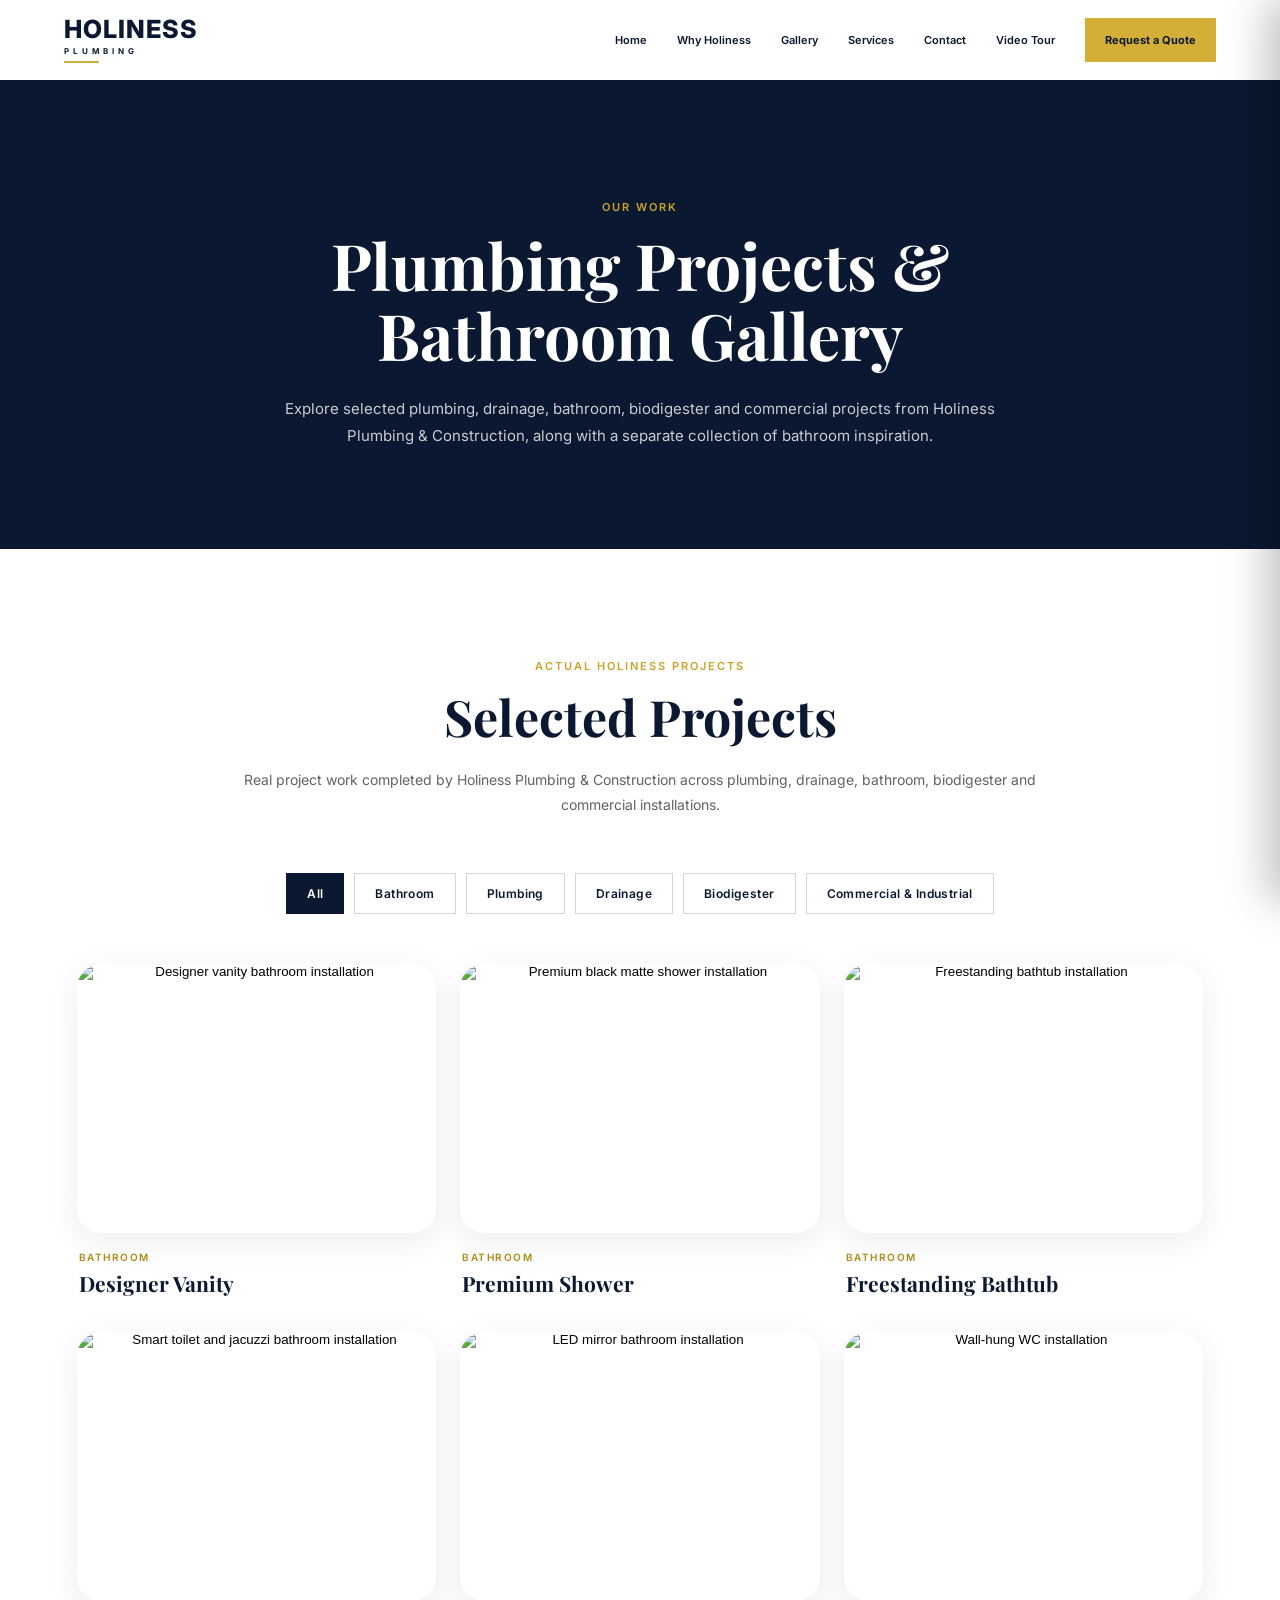
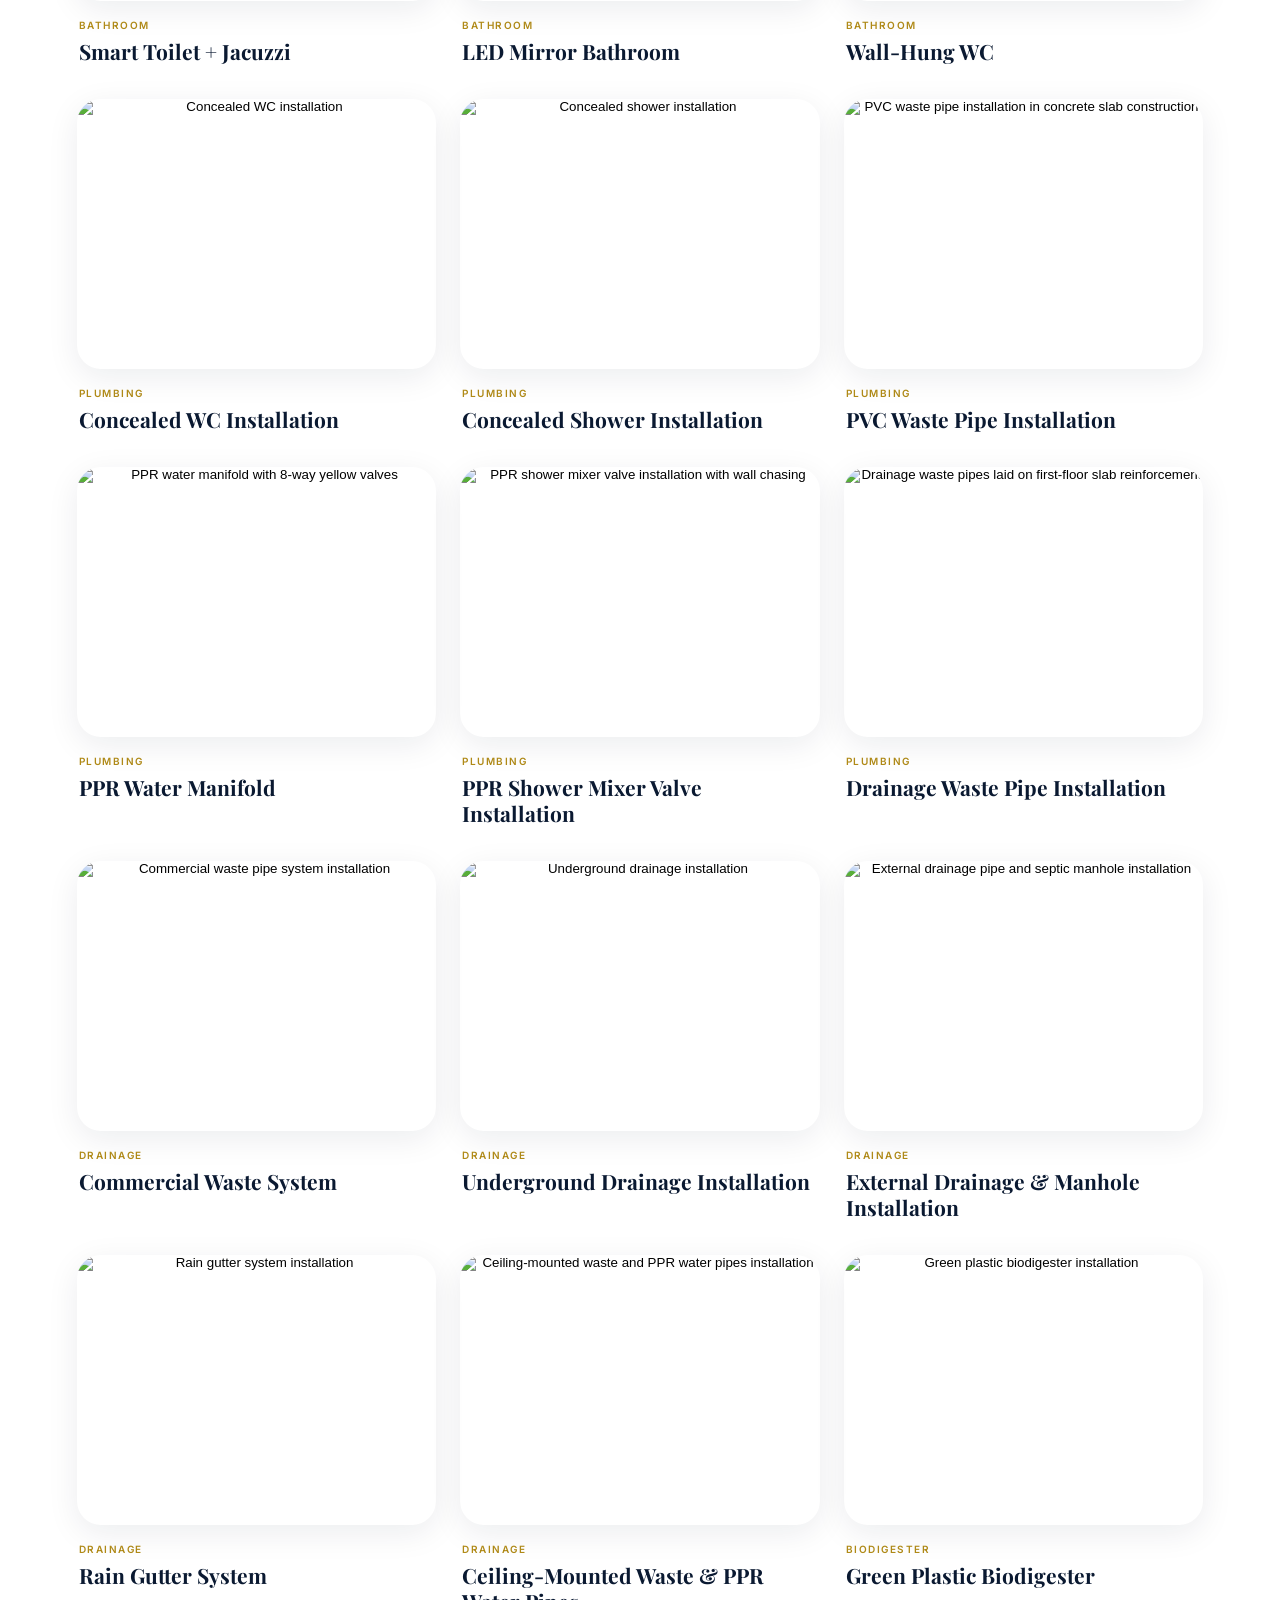
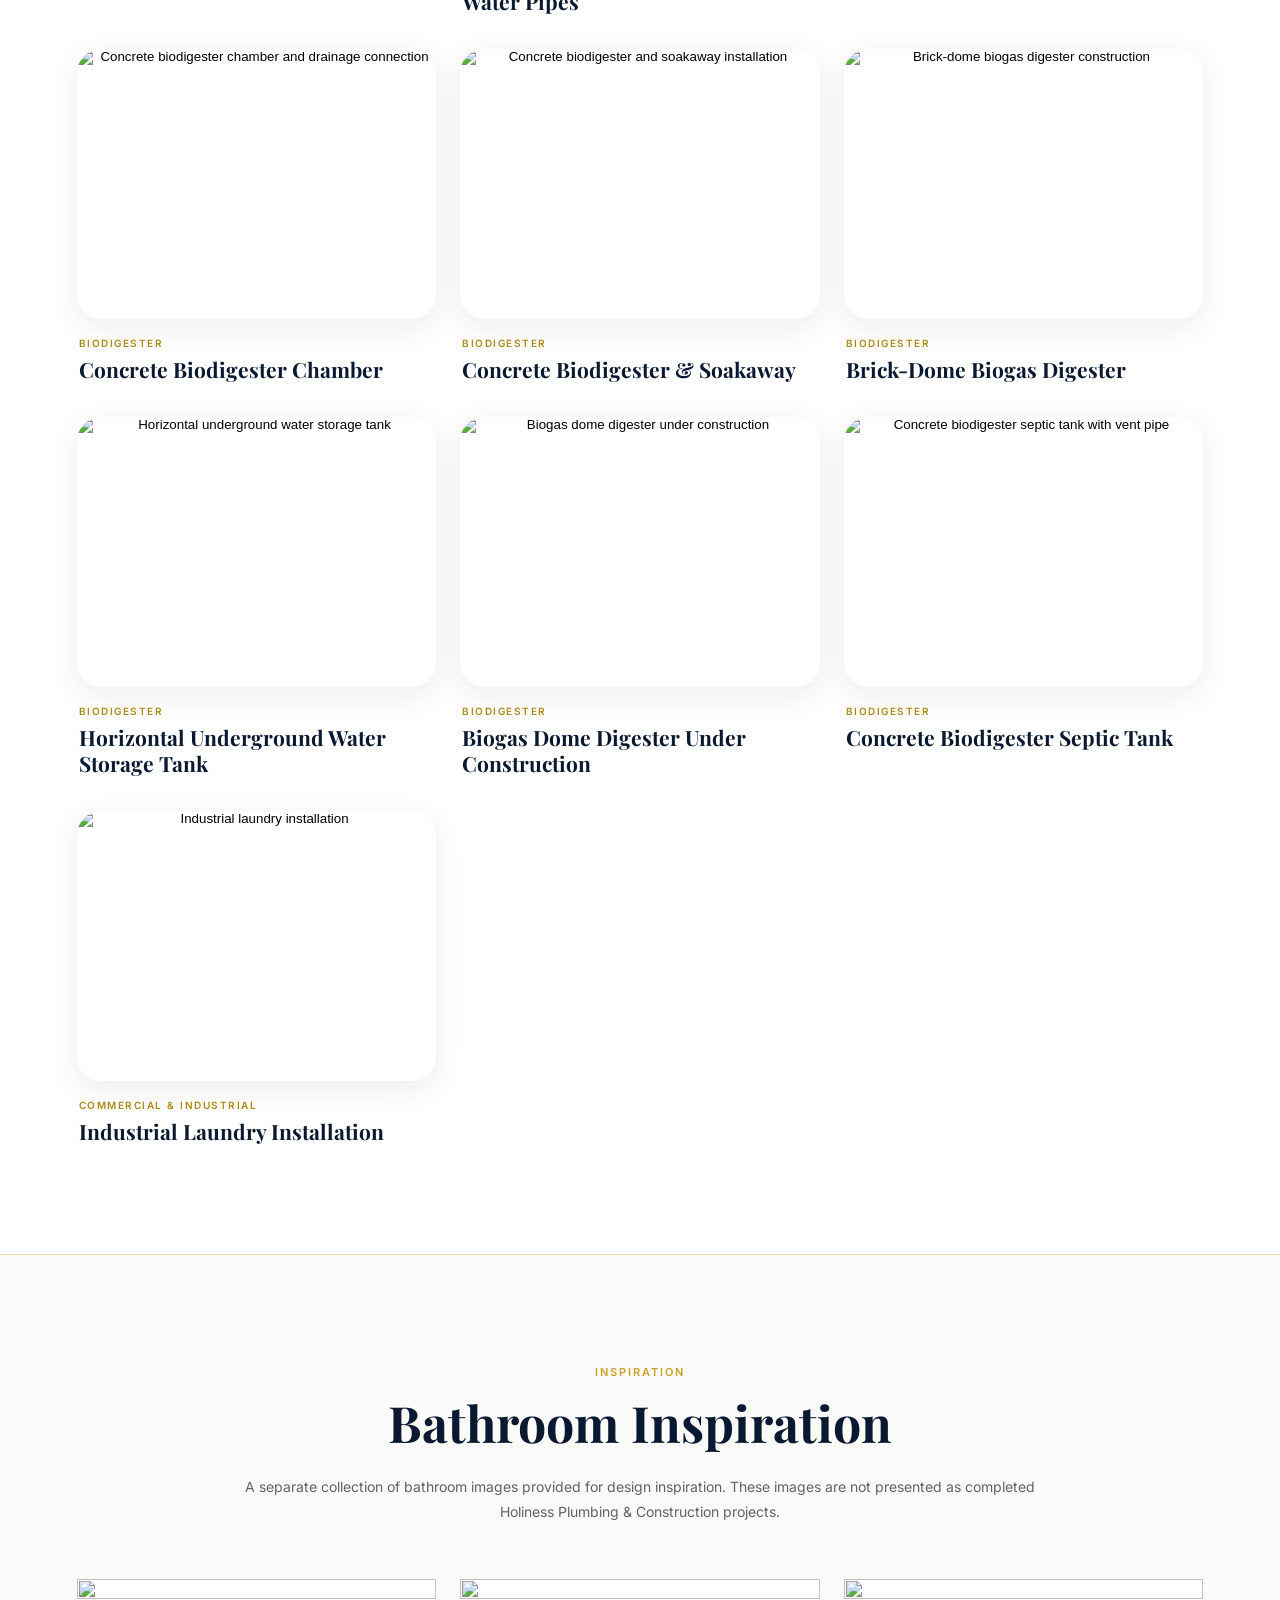
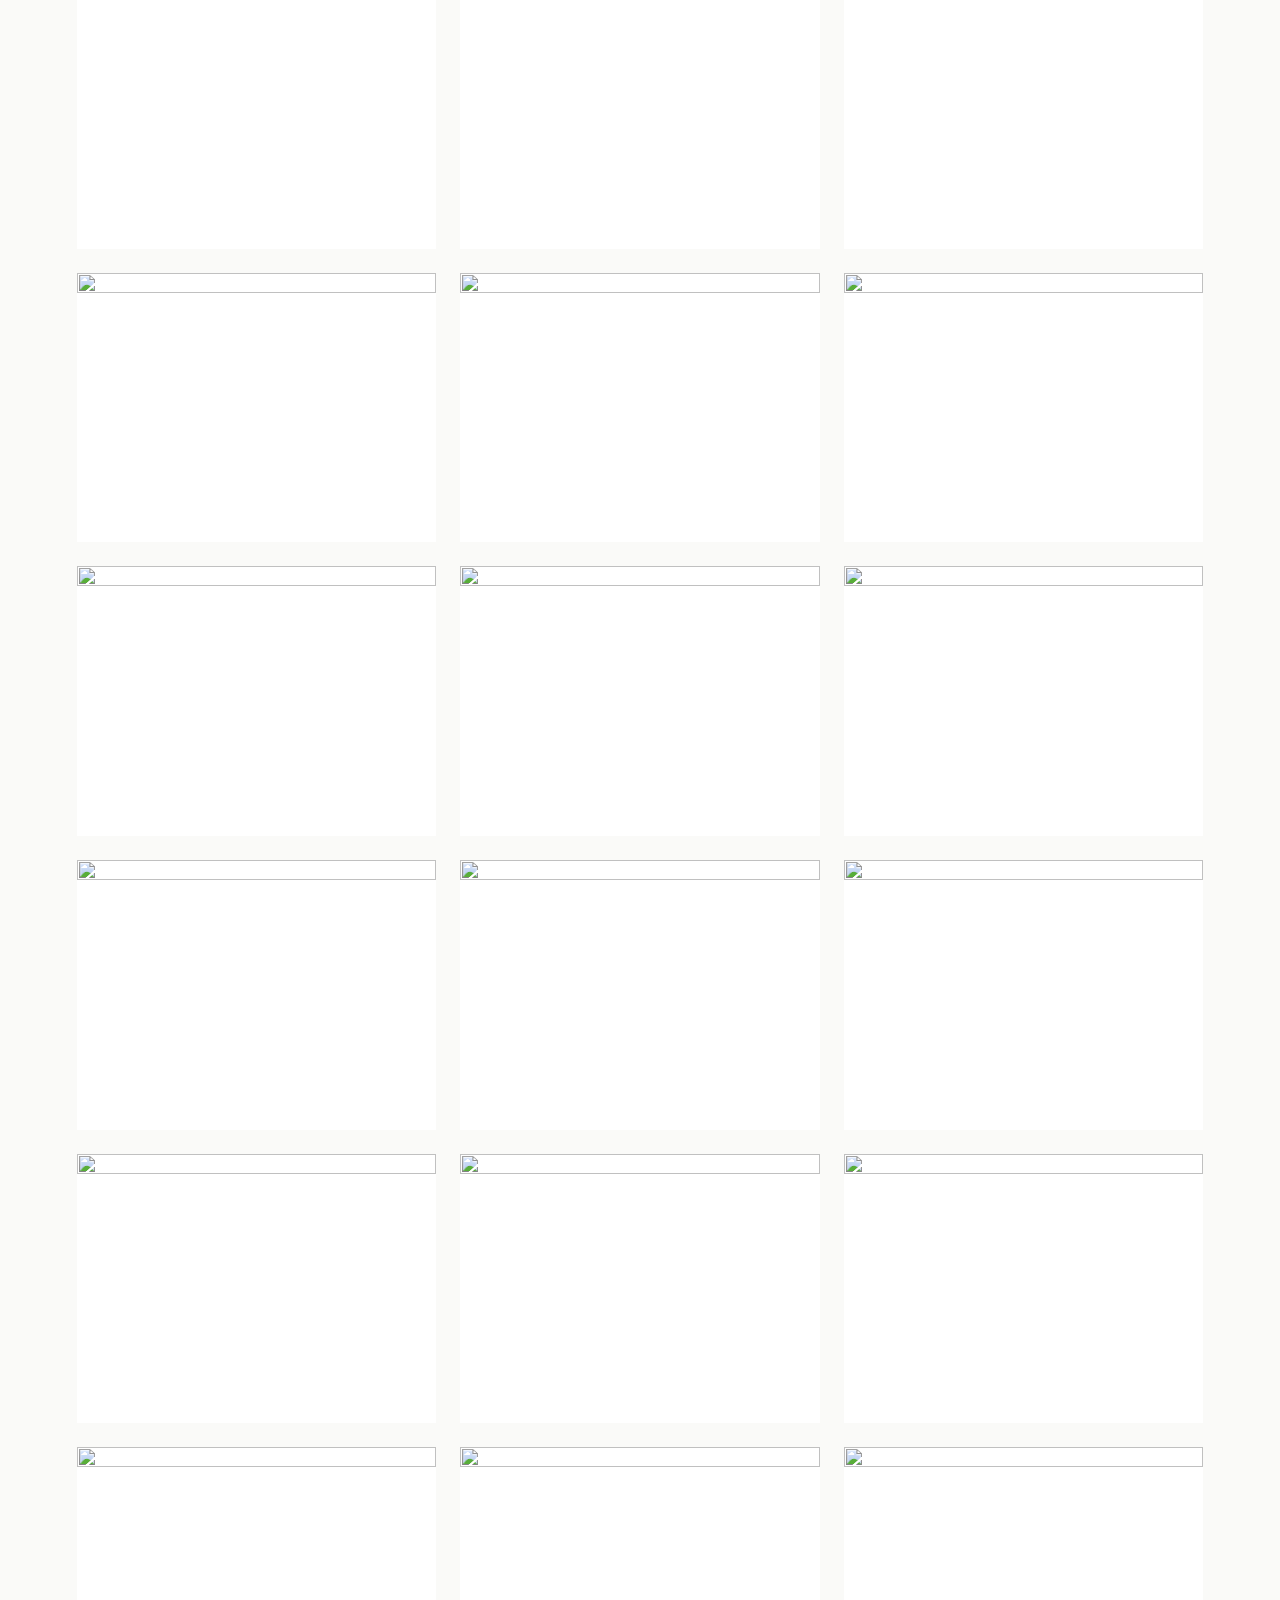
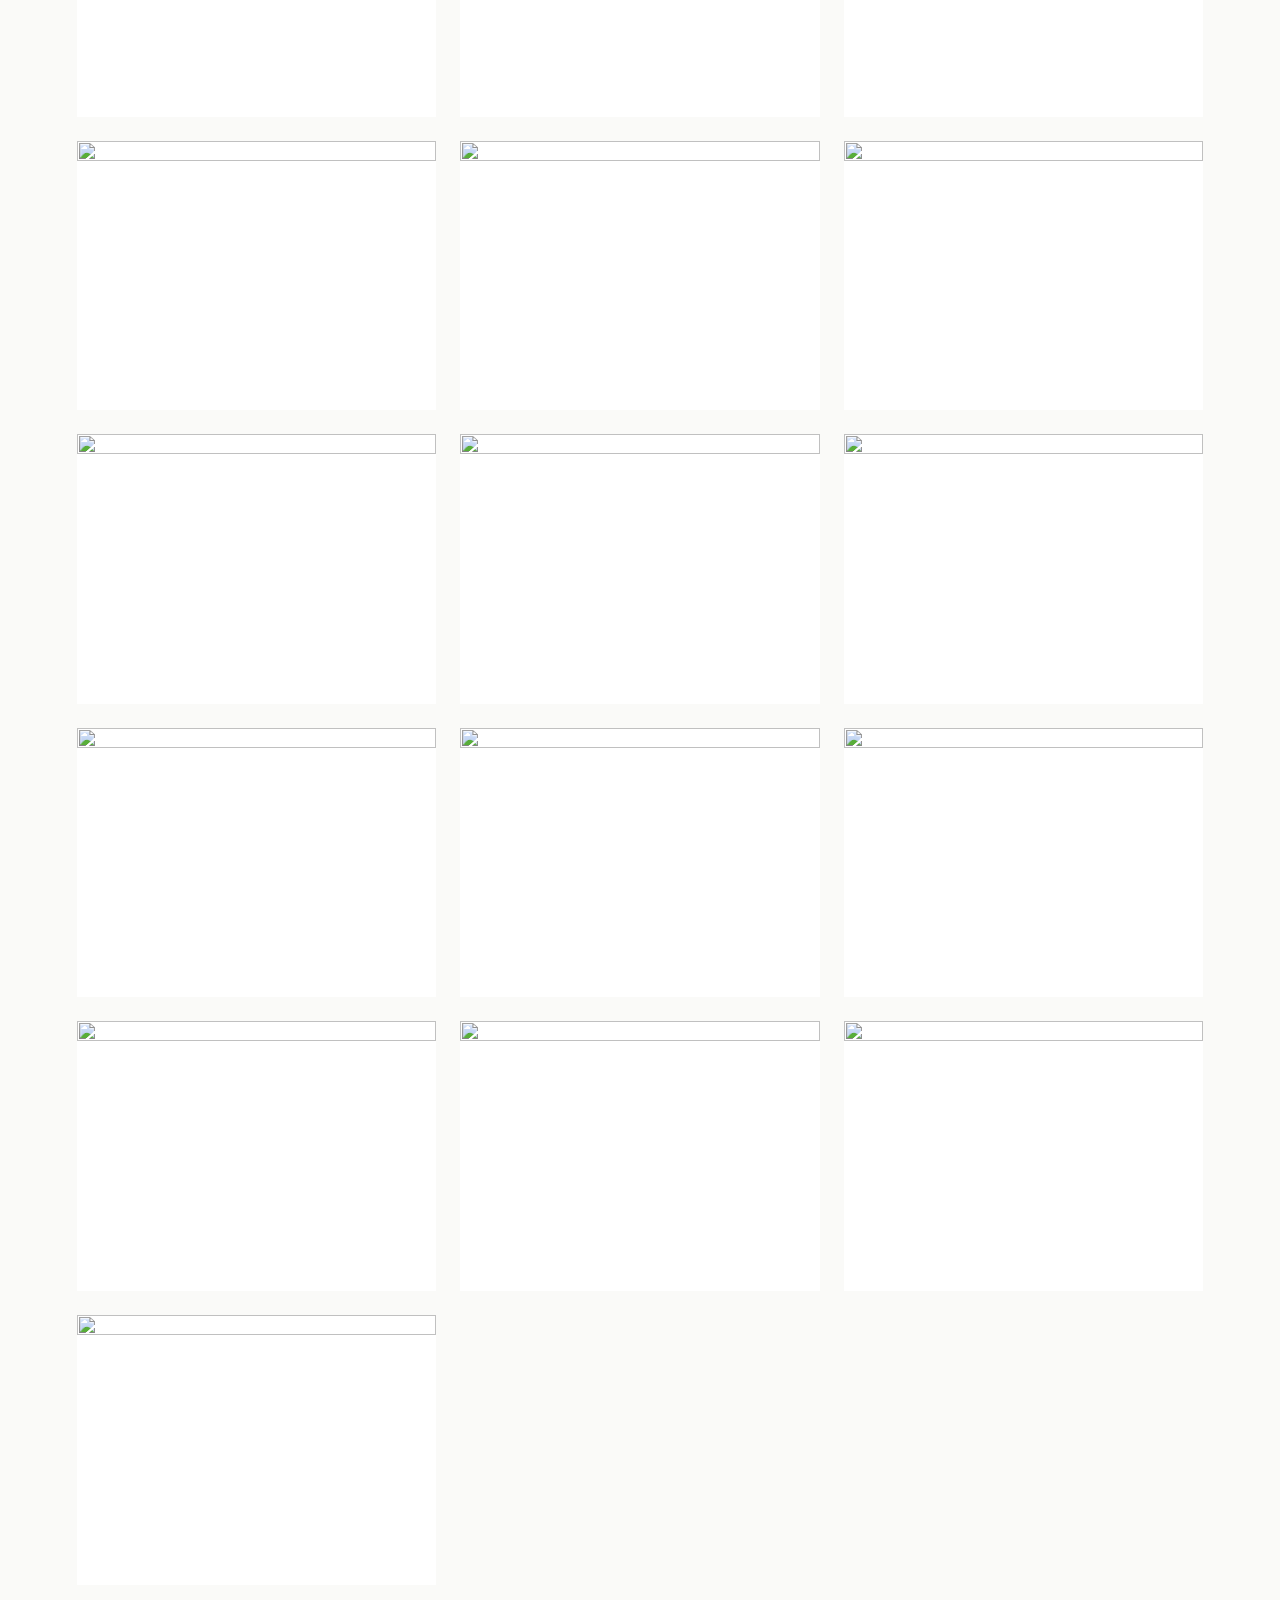
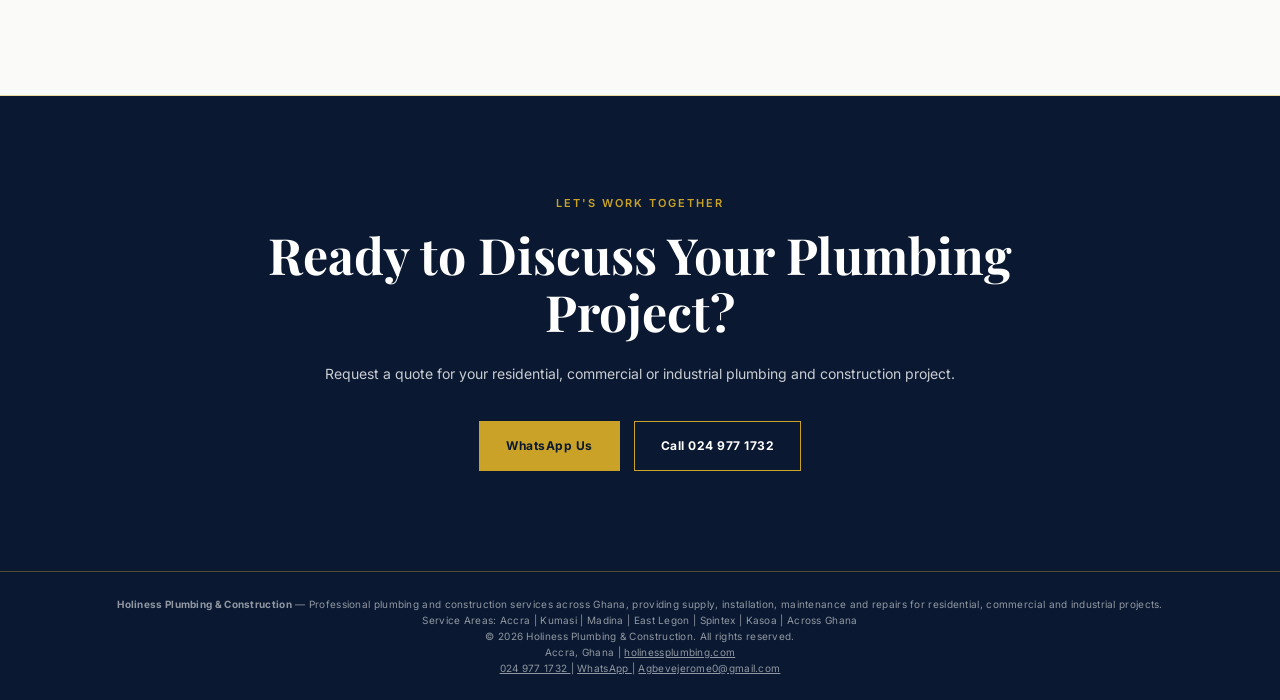
==== Holiness Plumbing/gallery.html @ 7c4ae991 "Add files via upload" ====
<!DOCTYPE html>
<html lang="en">

<head>
    <meta charset="UTF-8">
    <meta name="viewport" content="width=device-width, initial-scale=1.0">

    <title>Plumbing Projects &amp; Bathroom Gallery | Holiness Plumbing &amp; Construction</title>

    <meta
        name="description"
        content="View plumbing, drainage, bathroom, biodigester and commercial plumbing projects from Holiness Plumbing &amp; Construction across Ghana, plus a separate bathroom inspiration gallery."
    >

    <meta name="robots" content="index, follow">

    <link
        rel="canonical"
        href="https://holinessplumbing.com/gallery.html"
    >

    <meta
        property="og:title"
        content="Plumbing Projects &amp; Bathroom Gallery | Holiness Plumbing &amp; Construction"
    >

    <meta
        property="og:description"
        content="Explore selected plumbing, drainage, bathroom, biodigester and commercial plumbing projects from Holiness Plumbing &amp; Construction across Ghana, plus a separate bathroom inspiration gallery."
    >
    <meta property="og:image" content="https://holinessplumbing.com/assets/images/pipes.png">

    <meta property="og:type" content="website">

    <meta
        property="og:url"
        content="https://holinessplumbing.com/gallery.html"
    >

    <link rel="stylesheet" href="style.css">
    <link rel="stylesheet" href="gallery.css">
</head>

<body>

<header class="site-header" id="site-header">

    <a
        href="index.html"
        class="brand-logo"
        aria-label="Holiness Plumbing & Construction home"
    >
        <span class="brand-name">HOLINESS</span>
        <span class="brand-subtitle">PLUMBING</span>
        <span class="brand-line"></span>
    </a>


    <nav class="main-nav" aria-label="Main navigation">
         <a href="index.html">Home</a>
        <a href="index.html#hps-why-holiness">
            Why Holiness
        </a>

        <a href="gallery.html">
            Gallery
        </a>

        <a href="services.html">
            Services
        </a>

        <a href="index.html#Contact">
            Contact
        </a>

        <a href="index.html#hps-video-tour">
            Video Tour
        </a>

    </nav>


    <a
        href="https://wa.me/233249771732?text=Hi%20Holiness%20Plumbing%2C%20I%20found%20your%20website%20and%20I%27d%20like%20to%20get%20a%20quote%20for%20your%20plumbing%20services."
        class="header-cta"
        target="_blank"
        rel="noopener noreferrer"
    >
        Request a Quote
    </a>


    <button
        class="mobile-menu-button"
        id="mobile-menu-button"
        type="button"
        aria-label="Open menu"
        aria-expanded="false"
    >
        <span></span>
        <span></span>
        <span></span>
    </button>

</header>


<div
    class="mobile-overlay"
    id="mobile-overlay"
></div>


<aside
    class="mobile-drawer"
    id="mobile-drawer"
    aria-hidden="true"
>

    <div class="drawer-inner">

        <div class="drawer-top">

            <div class="drawer-title">
                HOLINESS PLUMBING AND CONSTRUCTION
            </div>

            <button
                class="drawer-close"
                id="drawer-close"
                type="button"
                aria-label="Close menu"
            >
                ×
            </button>

        </div>


        <nav
            class="mobile-nav"
            aria-label="Mobile navigation"
        >
<a href="index.html">Home</a>
            <a href="index.html#hps-why-holiness">
                Why Holiness
            </a>

            <a href="gallery.html">
                Gallery
            </a>

            <a href="services.html">
                Services
            </a>

            <a href="index.html#Contact">
                Contact
            </a>

            <a href="index.html#hps-video-tour">
                Video Tour
            </a>

        </nav>


        <a
            class="drawer-cta"
            href="https://wa.me/233249771732?text=Hi%20Holiness%20Plumbing%2C%20I%20found%20your%20website%20and%20I%27d%20like%20to%20get%20a%20quote%20for%20your%20plumbing%20services."
            target="_blank"
            rel="noopener noreferrer"
        >
            Request a Quote
        </a>

    </div>

</aside>
    <main>

    <section class="gallery-hero">
        <div class="gallery-hero-inner">
            <p class="gallery-eyebrow">OUR WORK</p>

            <h1>Plumbing Projects &amp; Bathroom Gallery</h1>

            <p class="gallery-hero-text">
                Explore selected plumbing, drainage, bathroom, biodigester
                and commercial projects from Holiness Plumbing &amp;
                Construction, along with a separate collection of bathroom
                inspiration.
            </p>
        </div>
    </section>


    <section class="gallery-projects" id="projects">

        <div class="gallery-container">

            <div class="gallery-section-heading">

                <p class="gallery-eyebrow">ACTUAL HOLINESS PROJECTS</p>

                <h2>Selected Projects</h2>

                <p>
                    Real project work completed by Holiness Plumbing &amp;
                    Construction across plumbing, drainage, bathroom,
                    biodigester and commercial installations.
                </p>

            </div>


            <div class="work-filters" role="group" aria-label="Filter projects">

                <button
                    type="button"
                    class="work-filter active"
                    data-filter="all"
                >
                    All
                </button>

                <button
                    type="button"
                    class="work-filter"
                    data-filter="bathroom"
                >
                    Bathroom
                </button>

                <button
                    type="button"
                    class="work-filter"
                    data-filter="plumbing"
                >
                    Plumbing
                </button>

                <button
                    type="button"
                    class="work-filter"
                    data-filter="drainage"
                >
                    Drainage
                </button>

                <button
                    type="button"
                    class="work-filter"
                    data-filter="biodigester"
                >
                    Biodigester
                </button>

                <button
                    type="button"
                    class="work-filter"
                    data-filter="commercial"
                >
                    Commercial &amp; Industrial
                </button>

            </div>


            <div class="work-grid">


                <article class="work-item" data-category="bathroom">

                    <button
                        type="button"
                        class="work-image-button"
                        data-image="assets/initialpictures/05blackmarblevanity.jpg"
                        data-title="Designer Vanity"
                    >
                        <img
                            src="assets/initialpictures/05blackmarblevanity.jpg"
                            alt="Designer vanity bathroom installation"
                            loading="lazy"
                        >
                    </button>

                    <div class="work-info">
                        <span>Bathroom</span>
                        <h3>Designer Vanity</h3>
                    </div>

                </article>


                <article class="work-item" data-category="bathroom">

                    <button
                        type="button"
                        class="work-image-button"
                        data-image="assets/initialpictures/06blackmatteshower.jpg"
                        data-title="Premium Shower"
                    >
                        <img
                            src="assets/initialpictures/06blackmatteshower.jpg"
                            alt="Premium black matte shower installation"
                            loading="lazy"
                        >
                    </button>

                    <div class="work-info">
                        <span>Bathroom</span>
                        <h3>Premium Shower</h3>
                    </div>

                </article>


                <article class="work-item" data-category="bathroom">

                    <button
                        type="button"
                        class="work-image-button"
                        data-image="assets/initialpictures/07freestandingtub.jpg"
                        data-title="Freestanding Bathtub"
                    >
                        <img
                            src="assets/initialpictures/07freestandingtub.jpg"
                            alt="Freestanding bathtub installation"
                            loading="lazy"
                        >
                    </button>

                    <div class="work-info">
                        <span>Bathroom</span>
                        <h3>Freestanding Bathtub</h3>
                    </div>

                </article>


                <article class="work-item" data-category="bathroom">

                    <button
                        type="button"
                        class="work-image-button"
                        data-image="assets/initialpictures/08smarttoiletjacuzzi.jpg"
                        data-title="Smart Toilet + Jacuzzi"
                    >
                        <img
                            src="assets/initialpictures/08smarttoiletjacuzzi.jpg"
                            alt="Smart toilet and jacuzzi bathroom installation"
                            loading="lazy"
                        >
                    </button>

                    <div class="work-info">
                        <span>Bathroom</span>
                        <h3>Smart Toilet + Jacuzzi</h3>
                    </div>

                </article>


                <article class="work-item" data-category="bathroom">

                    <button
                        type="button"
                        class="work-image-button"
                        data-image="assets/initialpictures/09ledmirror.jpg"
                        data-title="LED Mirror Bathroom"
                    >
                        <img
                            src="assets/initialpictures/09ledmirror.jpg"
                            alt="LED mirror bathroom installation"
                            loading="lazy"
                        >
                    </button>

                    <div class="work-info">
                        <span>Bathroom</span>
                        <h3>LED Mirror Bathroom</h3>
                    </div>

                </article>


                <article class="work-item" data-category="bathroom">

                    <button
                        type="button"
                        class="work-image-button"
                        data-image="assets/initialpictures/10wallhungwc.jpg"
                        data-title="Wall-Hung WC"
                    >
                        <img
                            src="assets/initialpictures/10wallhungwc.jpg"
                            alt="Wall-hung WC installation"
                            loading="lazy"
                        >
                    </button>

                    <div class="work-info">
                        <span>Bathroom</span>
                        <h3>Wall-Hung WC</h3>
                    </div>

                </article>


                <article class="work-item" data-category="plumbing">

                    <button
                        type="button"
                        class="work-image-button"
                        data-image="assets/initialpictures/01concealedwc.jpg"
                        data-title="Concealed WC Installation"
                    >
                        <img
                            src="assets/initialpictures/01concealedwc.jpg"
                            alt="Concealed WC installation"
                            loading="lazy"
                        >
                    </button>

                    <div class="work-info">
                        <span>Plumbing</span>
                        <h3>Concealed WC Installation</h3>
                    </div>

                </article>


                <article class="work-item" data-category="plumbing">

                    <button
                        type="button"
                        class="work-image-button"
                        data-image="assets/initialpictures/12concealedshowerroughin.jpg"
                        data-title="Concealed Shower Installation"
                    >
                        <img
                            src="assets/initialpictures/12concealedshowerroughin.jpg"
                            alt="Concealed shower installation"
                            loading="lazy"
                        >
                    </button>

                    <div class="work-info">
                        <span>Plumbing</span>
                        <h3>Concealed Shower Installation</h3>
                    </div>

                </article>


                <article class="work-item" data-category="plumbing">

                    <button
                        type="button"
                        class="work-image-button"
                        data-image="assets/images/plumbing/pvc-waste-pipe-installation-concrete-slab-construction.jpg"
                        data-title="PVC Waste Pipe Installation"
                    >
                        <img
                            src="assets/images/plumbing/pvc-waste-pipe-installation-concrete-slab-construction.jpg"
                            alt="PVC waste pipe installation in concrete slab construction"
                            loading="lazy"
                        >
                    </button>

                    <div class="work-info">
                        <span>Plumbing</span>
                        <h3>PVC Waste Pipe Installation</h3>
                    </div>

                </article>


                <article class="work-item" data-category="plumbing">

                    <button
                        type="button"
                        class="work-image-button"
                        data-image="assets/images/plumbing/ppr-water-manifold-8-way-yellow-valves-plumbing-installation.jpg"
                        data-title="PPR Water Manifold"
                    >
                        <img
                            src="assets/images/plumbing/ppr-water-manifold-8-way-yellow-valves-plumbing-installation.jpg"
                            alt="PPR water manifold with 8-way yellow valves"
                            loading="lazy"
                        >
                    </button>

                    <div class="work-info">
                        <span>Plumbing</span>
                        <h3>PPR Water Manifold</h3>
                    </div>

                </article>


                <article class="work-item" data-category="plumbing">

                    <button
                        type="button"
                        class="work-image-button"
                        data-image="assets/images/plumbing/ppr-shower-mixer-valve-installation-wall-chasing.jpg"
                        data-title="PPR Shower Mixer Valve Installation"
                    >
                        <img
                            src="assets/images/plumbing/ppr-shower-mixer-valve-installation-wall-chasing.jpg"
                            alt="PPR shower mixer valve installation with wall chasing"
                            loading="lazy"
                        >
                    </button>

                    <div class="work-info">
                        <span>Plumbing</span>
                        <h3>PPR Shower Mixer Valve Installation</h3>
                    </div>

                </article>


                <article class="work-item" data-category="plumbing">

                    <button
                        type="button"
                        class="work-image-button"
                        data-image="assets/images/plumbing/drainage-waste-pipes-laid-on-first-floor-slab-reinforcement.jpg"
                        data-title="Drainage Waste Pipe Installation"
                    >
                        <img
                            src="assets/images/plumbing/drainage-waste-pipes-laid-on-first-floor-slab-reinforcement.jpg"
                            alt="Drainage waste pipes laid on first-floor slab reinforcement"
                            loading="lazy"
                        >
                    </button>

                    <div class="work-info">
                        <span>Plumbing</span>
                        <h3>Drainage Waste Pipe Installation</h3>
                    </div>

                </article>


                <article class="work-item" data-category="drainage">

                    <button
                        type="button"
                        class="work-image-button"
                        data-image="assets/initialpictures/02ceilingwaste.jpg"
                        data-title="Commercial Waste System"
                    >
                        <img
                            src="assets/initialpictures/02ceilingwaste.jpg"
                            alt="Commercial waste pipe system installation"
                            loading="lazy"
                        >
                    </button>

                    <div class="work-info">
                        <span>Drainage</span>
                        <h3>Commercial Waste System</h3>
                    </div>

                </article>


                <article class="work-item" data-category="drainage">

                    <button
                        type="button"
                        class="work-image-button"
                        data-image="assets/initialpictures/11undergrounddrainage.jpg"
                        data-title="Underground Drainage Installation"
                    >
                        <img
                            src="assets/initialpictures/11undergrounddrainage.jpg"
                            alt="Underground drainage installation"
                            loading="lazy"
                        >
                    </button>

                    <div class="work-info">
                        <span>Drainage</span>
                        <h3>Underground Drainage Installation</h3>
                    </div>

                </article>


                <article class="work-item" data-category="drainage">

                    <button
                        type="button"
                        class="work-image-button"
                        data-image="assets/images/plumbing/external-drainage-pipe-septic-manhole-installation.jpg"
                        data-title="External Drainage &amp; Manhole Installation"
                    >
                        <img
                            src="assets/images/plumbing/external-drainage-pipe-septic-manhole-installation.jpg"
                            alt="External drainage pipe and septic manhole installation"
                            loading="lazy"
                        >
                    </button>

                    <div class="work-info">
                        <span>Drainage</span>
                        <h3>External Drainage &amp; Manhole Installation</h3>
                    </div>

                </article>


                <article class="work-item" data-category="drainage">

                    <button
                        type="button"
                        class="work-image-button"
                        data-image="assets/initialpictures/03raingutter.jpg"
                        data-title="Rain Gutter System"
                    >
                        <img
                            src="assets/initialpictures/03raingutter.jpg"
                            alt="Rain gutter system installation"
                            loading="lazy"
                        >
                    </button>

                    <div class="work-info">
                        <span>Drainage</span>
                        <h3>Rain Gutter System</h3>
                    </div>

                </article>


                <article class="work-item" data-category="drainage">

                    <button
                        type="button"
                        class="work-image-button"
                        data-image="assets/images/drainage/ceiling-mounted-waste-and-ppr-water-pipes-installation.jpg"
                        data-title="Ceiling-Mounted Waste &amp; PPR Water Pipes"
                    >
                        <img
                            src="assets/images/drainage/ceiling-mounted-waste-and-ppr-water-pipes-installation.jpg"
                            alt="Ceiling-mounted waste and PPR water pipes installation"
                            loading="lazy"
                        >
                    </button>

                    <div class="work-info">
                        <span>Drainage</span>
                        <h3>Ceiling-Mounted Waste &amp; PPR Water Pipes</h3>
                    </div>

                </article>


                <article class="work-item" data-category="biodigester">

                    <button
                        type="button"
                        class="work-image-button"
                        data-image="assets/images/biodigester/biodigester-septic-tank-installation.jpg"
                        data-title="Green Plastic Biodigester"
                    >
                        <img
                            src="assets/images/biodigester/biodigester-septic-tank-installation.jpg"
                            alt="Green plastic biodigester installation"
                            loading="lazy"
                        >
                    </button>

                    <div class="work-info">
                        <span>Biodigester</span>
                        <h3>Green Plastic Biodigester</h3>
                    </div>

                </article>


                <article class="work-item" data-category="biodigester">

                    <button
                        type="button"
                        class="work-image-button"
                        data-image="assets/images/biodigester/concrete-biodigester-chamber-drainage-connection.jpg"
                        data-title="Concrete Biodigester Chamber"
                    >
                        <img
                            src="assets/images/biodigester/concrete-biodigester-chamber-drainage-connection.jpg"
                            alt="Concrete biodigester chamber and drainage connection"
                            loading="lazy"
                        >
                    </button>

                    <div class="work-info">
                        <span>Biodigester</span>
                        <h3>Concrete Biodigester Chamber</h3>
                    </div>

                </article>


                <article class="work-item" data-category="biodigester">

                    <button
                        type="button"
                        class="work-image-button"
                        data-image="assets/images/biodigester/concrete-biodigester-soakaway-pit-installation.jpg"
                        data-title="Concrete Biodigester &amp; Soakaway"
                    >
                        <img
                            src="assets/images/biodigester/concrete-biodigester-soakaway-pit-installation.jpg"
                            alt="Concrete biodigester and soakaway installation"
                            loading="lazy"
                        >
                    </button>

                    <div class="work-info">
                        <span>Biodigester</span>
                        <h3>Concrete Biodigester &amp; Soakaway</h3>
                                            </div>

                </article>


                <article class="work-item" data-category="biodigester">

                    <button
                        type="button"
                        class="work-image-button"
                        data-image="assets/images/biodigester/brick-dome-biodigester-biogas-digester-construction.jpg"
                        data-title="Brick-Dome Biogas Digester"
                    >
                        <img
                            src="assets/images/biodigester/brick-dome-biodigester-biogas-digester-construction.jpg"
                            alt="Brick-dome biogas digester construction"
                            loading="lazy"
                        >
                    </button>

                    <div class="work-info">
                        <span>Biodigester</span>
                        <h3>Brick-Dome Biogas Digester</h3>
                    </div>

                </article>


                <article class="work-item" data-category="biodigester">

                    <button
                        type="button"
                        class="work-image-button"
                        data-image="assets/images/biodigester/horizontal-underground-water-storage-tank.jpg"
                        data-title="Horizontal Underground Water Storage Tank"
                    >
                        <img
                            src="assets/images/biodigester/horizontal-underground-water-storage-tank.jpg"
                            alt="Horizontal underground water storage tank"
                            loading="lazy"
                        >
                    </button>

                    <div class="work-info">
                        <span>Biodigester</span>
                        <h3>Horizontal Underground Water Storage Tank</h3>
                    </div>

                </article>


                <article class="work-item" data-category="biodigester">

                    <button
                        type="button"
                        class="work-image-button"
                        data-image="assets/images/biodigester/biogas-dome-digester-under-construction.jpg"
                        data-title="Biogas Dome Digester Under Construction"
                    >
                        <img
                            src="assets/images/biodigester/biogas-dome-digester-under-construction.jpg"
                            alt="Biogas dome digester under construction"
                            loading="lazy"
                        >
                    </button>

                    <div class="work-info">
                        <span>Biodigester</span>
                        <h3>Biogas Dome Digester Under Construction</h3>
                    </div>

                </article>


                <article class="work-item" data-category="biodigester">

                    <button
                        type="button"
                        class="work-image-button"
                        data-image="assets/images/biodigester/concrete-biodigester-septic-tank-with-vent-pipe.jpg"
                        data-title="Concrete Biodigester Septic Tank"
                    >
                        <img
                            src="assets/images/biodigester/concrete-biodigester-septic-tank-with-vent-pipe.jpg"
                            alt="Concrete biodigester septic tank with vent pipe"
                            loading="lazy"
                        >
                    </button>

                    <div class="work-info">
                        <span>Biodigester</span>
                        <h3>Concrete Biodigester Septic Tank</h3>
                    </div>

                </article>


                <article class="work-item" data-category="commercial">

                    <button
                        type="button"
                        class="work-image-button"
                        data-image="assets/images/commercial/industriallaundry.jpg"
                        data-title="Industrial Laundry Installation"
                    >
                        <img
                            src="assets/images/commercial/industriallaundry.jpg"
                            alt="Industrial laundry installation"
                            loading="lazy"
                        >
                    </button>

                    <div class="work-info">
                        <span>Commercial &amp; Industrial</span>
                        <h3>Industrial Laundry Installation</h3>
                    </div>

                </article>

            </div>

        </div>

    </section>


    <section class="gallery-inspiration" id="bathroom-inspiration">

        <div class="gallery-container">

            <div class="gallery-section-heading">

                <p class="gallery-eyebrow">INSPIRATION</p>

                <h2>Bathroom Inspiration</h2>

                <p>
                    A separate collection of bathroom images provided for
                    design inspiration. These images are not presented as
                    completed Holiness Plumbing &amp; Construction projects.
                </p>

            </div>


            <div class="inspiration-grid">

                <figure class="inspiration-item">
                    <img src="assets/images/bathroom/IMG-20260905-WA0022.jpg" alt="" loading="lazy">
                </figure>

                <figure class="inspiration-item">
                    <img src="assets/images/bathroom/IMG-20260905-WA0023.jpg" alt="" loading="lazy">
                </figure>

                <figure class="inspiration-item">
                    <img src="assets/images/bathroom/IMG-20260905-WA0024.jpg" alt="" loading="lazy">
                </figure>

                <figure class="inspiration-item">
                    <img src="assets/images/bathroom/IMG-20260905-WA0026.jpg" alt="" loading="lazy">
                </figure>

                <figure class="inspiration-item">
                    <img src="assets/images/bathroom/IMG-20260905-WA0031.jpg" alt="" loading="lazy">
                </figure>

                <figure class="inspiration-item">
                    <img src="assets/images/bathroom/IMG-20260905-WA0039.jpg" alt="" loading="lazy">
                </figure>

                <figure class="inspiration-item">
                    <img src="assets/images/bathroom/IMG-20260905-WA0040.jpg" alt="" loading="lazy">
                </figure>

                <figure class="inspiration-item">
                    <img src="assets/images/bathroom/IMG-20260905-WA0041.jpg" alt="" loading="lazy">
                </figure>

                <figure class="inspiration-item">
                    <img src="assets/images/bathroom/IMG-20260905-WA0044.jpg" alt="" loading="lazy">
                </figure>

                <figure class="inspiration-item">
                    <img src="assets/images/bathroom/IMG-20260905-WA0045.jpg" alt="" loading="lazy">
                </figure>

                <figure class="inspiration-item">
                    <img src="assets/images/bathroom/IMG-20260905-WA0061.jpg" alt="" loading="lazy">
                </figure>

                <figure class="inspiration-item">
                    <img src="assets/images/bathroom/IMG-20260905-WA0063.jpg" alt="" loading="lazy">
                </figure>

                <figure class="inspiration-item">
                    <img src="assets/images/bathroom/IMG-20260905-WA0064.jpg" alt="" loading="lazy">
                </figure>

                <figure class="inspiration-item">
                    <img src="assets/images/bathroom/IMG-20260905-WA0066.jpg" alt="" loading="lazy">
                </figure>

                <figure class="inspiration-item">
                    <img src="assets/images/bathroom/IMG-20260905-WA0067.jpg" alt="" loading="lazy">
                </figure>

                <figure class="inspiration-item">
                    <img src="assets/images/bathroom/IMG-20260905-WA0068.jpg" alt="" loading="lazy">
                </figure>

                <figure class="inspiration-item">
                    <img src="assets/images/bathroom/IMG-20260905-WA0069.jpg" alt="" loading="lazy">
                </figure>

                <figure class="inspiration-item">
                    <img src="assets/images/bathroom/IMG-20260905-WA0070.jpg" alt="" loading="lazy">
                </figure>

                <figure class="inspiration-item">
                    <img src="assets/images/bathroom/IMG-20260905-WA0072.jpg" alt="" loading="lazy">
                </figure>

                <figure class="inspiration-item">
                    <img src="assets/images/bathroom/IMG-20260905-WA0073.jpg" alt="" loading="lazy">
                </figure>

                <figure class="inspiration-item">
                    <img src="assets/images/bathroom/IMG-20260905-WA0074.jpg" alt="" loading="lazy">
                </figure>

                <figure class="inspiration-item">
                    <img src="assets/images/bathroom/IMG-20260905-WA0076.jpg" alt="" loading="lazy">
                </figure>

                <figure class="inspiration-item">
                    <img src="assets/images/bathroom/IMG-20260905-WA0077.jpg" alt="" loading="lazy">
                </figure>

                <figure class="inspiration-item">
                    <img src="assets/images/bathroom/IMG-20260905-WA0104.jpg" alt="" loading="lazy">
                </figure>

                <figure class="inspiration-item">
                    <img src="assets/images/bathroom/IMG-20260905-WA0105.jpg" alt="" loading="lazy">
                </figure>

                <figure class="inspiration-item">
                    <img src="assets/images/bathroom/IMG-20260905-WA0106.jpg" alt="" loading="lazy">
                </figure>

                <figure class="inspiration-item">
                    <img src="assets/images/bathroom/IMG-20260905-WA0108.jpg" alt="" loading="lazy">
                </figure>

                <figure class="inspiration-item">
                    <img src="assets/images/bathroom/IMG-20260905-WA0109.jpg" alt="" loading="lazy">
                </figure>

                <figure class="inspiration-item">
                    <img src="assets/images/bathroom/IMG-20260905-WA0110.jpg" alt="" loading="lazy">
                </figure>

                <figure class="inspiration-item">
                    <img src="assets/images/bathroom/IMG-20260905-WA0111.jpg" alt="" loading="lazy">
                </figure>

                <figure class="inspiration-item">
                    <img src="assets/images/bathroom/IMG-20260905-WA0112.jpg" alt="" loading="lazy">
                </figure>

            </div>

        </div>

    </section>


    <section class="gallery-cta">

        <div class="gallery-cta-inner">

            <p class="gallery-eyebrow">LET'S WORK TOGETHER</p>

            <h2>Ready to Discuss Your Plumbing Project?</h2>

            <p>
                Request a quote for your residential, commercial or
                industrial plumbing and construction project.
            </p>

            <div class="gallery-cta-buttons">

                <a
                    href="https://wa.me/233249771732?text=Hi%20Holiness%20Plumbing%2C%20I%20found%20your%20website%20and%20I%27m%20interested%20in%20your%20plumbing%20services."
                    target="_blank"
                    rel="noopener"
                >
                    WhatsApp Us
                </a>

                <a href="tel:+233249771732">
                    Call 024 977 1732
                </a>

            </div>

        </div>

    </section>


    <div class="lightbox" id="work-lightbox" aria-hidden="true">

        <button
            class="lightbox-close"
            type="button"
            aria-label="Close image"
        >
            &times;
        </button>

        <div class="lightbox-content">

            <img
                id="lightbox-image"
                src=""
                alt=""
            >

            <p id="lightbox-title"></p>

        </div>

    </div>
 
<!-- ==========================================
     FOOTER
     ========================================== -->

<footer class="site-footer">

    <div class="footer-seo">

        <p>
            <strong>Holiness Plumbing &amp; Construction</strong> —
            Professional plumbing and construction services across Ghana,
            providing supply, installation, maintenance and repairs for
            residential, commercial and industrial projects.
        </p>

        <p>
            Service Areas: Accra | Kumasi | Madina | East Legon | Spintex |
            Kasoa | Across Ghana
        </p>

    </div>


    <p>
        © 2026 Holiness Plumbing &amp; Construction. All rights reserved.
    </p>


    <p>
        Accra, Ghana |
        <a href="https://holinessplumbing.com/">
            holinessplumbing.com
        </a>
    </p>


    <p>
        <a href="tel:+233249771732">
            024 977 1732
        </a>
        |
        <a
            href="https://wa.me/233249771732"
            target="_blank"
            rel="noopener"
        >
            WhatsApp
        </a>
        |
        <a href="mailto:Agbevejerome0@gmail.com">
            Agbevejerome0@gmail.com
        </a>
    </p>

</footer>
    <script src="script.js"></script>

</body>

</html>
---- Holiness Plumbing/style.css ----
@import url('https://fonts.googleapis.com/css2?family=Inter:wght@400;500&family=Playfair+Display:wght@700&display=swap');

* {
    box-sizing: border-box;
}

html {
    width: 100%;
    max-width: 100%;
    margin: 0;
    padding: 0;
    scroll-behavior: smooth;
}

body {
    width: 100%;
    max-width: 100%;
    margin: 0;
    padding: 0;
    overflow-x: hidden;

    background: #FAFAF8;
    color: #1A1A1A;

    font-family: "Inter", sans-serif;
}

img,
video,
iframe {
    max-width: 100%;
}

a {
    color: inherit;
}


/* =========================================================
   STICKY NAVBAR
========================================================= */

.site-header {
    position: sticky;
    top: 0;
    left: 0;

    z-index: 1000;

    width: 100%;
    max-width: 100%;

    display: flex;
    align-items: center;

    padding: 17px 5%;

    background: #ffffff;

    box-shadow: none;

    transition: box-shadow 0.25s ease;
}

.site-header.scrolled {
    box-shadow: 0 8px 30px rgba(10, 25, 49, 0.10);
}


/* =========================================================
   LOGO
========================================================= */

.brand-logo {
    display: inline-flex;
    flex-direction: column;

    text-decoration: none;

    line-height: 1;
}

.brand-name,
.brand-subtitle {
    color: #0A1931 !important;
}

.brand-name {
    font-size: 25px;
    font-weight: 800;
    letter-spacing: 1px;
}

.brand-subtitle {
    margin-top: 5px;

    font-size: 8px;
    font-weight: 700;
    letter-spacing: 4px;
}

.brand-line {
    width: 35px;
    height: 2px;

    margin-top: 6px;

    background: #D4AF37;
}


/* =========================================================
   DESKTOP NAV
========================================================= */

.main-nav {
    display: flex;
    align-items: center;

    gap: 30px;

    margin-left: auto;
    margin-right: 30px;
}

.main-nav a {
    color: #0A1931;

    font-size: 11px;
    font-weight: 600;

    text-decoration: none;

    transition: color 0.2s ease;
}

.main-nav a:hover {
    color: #D4AF37;
}


/* =========================================================
   REQUEST A QUOTE
========================================================= */

.header-cta {
    min-height: 44px;

    display: inline-flex;
    align-items: center;
    justify-content: center;

    padding: 0 20px;

    background: #D4AF37;
    color: #0A1931;

    text-decoration: none;

    font-size: 11px;
    font-weight: 700;

    transition:
        background-color 0.2s ease,
        color 0.2s ease,
        transform 0.2s ease;
}

.header-cta:hover {
    background: #0A1931;
    color: #ffffff;

    transform: translateY(-1px);
}


/* =========================================================
   HAMBURGER
========================================================= */

.mobile-menu-button {
    display: none;

    width: 44px;
    height: 44px;

    margin-left: auto;
    padding: 0;

    border: 0;

    background: #D4AF37;

    align-items: center;
    justify-content: center;
    flex-direction: column;

    gap: 5px;

    cursor: pointer;

    position: relative;
    z-index: 1200;

    -webkit-tap-highlight-color: transparent;
    touch-action: manipulation;
}

.mobile-menu-button span {
    display: block;

    width: 20px;
    height: 2px;

    background: #0A1931;

    pointer-events: none;
}


/* =========================================================
   OVERLAY
========================================================= */

.mobile-overlay {
    position: fixed;
    inset: 0;

    z-index: 1090;

    background: rgba(0, 0, 0, 0.55);

    opacity: 0;
    visibility: hidden;

    transition:
        opacity 0.25s ease,
        visibility 0.25s ease;

    touch-action: pan-y;
}

.mobile-overlay.active {
    opacity: 1;
    visibility: visible;
}


/* =========================================================
   MOBILE DRAWER
========================================================= */

.mobile-drawer {
    position: fixed;

    top: 0;
    right: 0;
    bottom: 0;

    z-index: 1100;

    width: min(86vw, 360px);
    max-width: 100vw;

    background: #050505;

    overflow-y: auto;
    overflow-x: hidden;

    transform: translate3d(100%, 0, 0);

    transition: transform 0.28s ease;

    box-shadow: -12px 0 40px rgba(0, 0, 0, 0.25);

    touch-action: pan-y;

    will-change: transform;

    overscroll-behavior-x: none;
}

.drawer-inner {
    min-height: 100%;

    padding: 30px 25px 40px;
}


/* =========================================================
   DRAWER TOP
========================================================= */

.drawer-top {
    display: flex;
    align-items: center;
    justify-content: space-between;

    margin-bottom: 55px;
}

.drawer-title {
    color: #ffffff;

    font-size: 13px;
    font-weight: 800;

    letter-spacing: 2px;
}

.drawer-close {
    width: 42px;
    height: 42px;

    padding: 0;

    border: 0;

    background: transparent;
    color: #ffffff;

    font-size: 34px;
    font-weight: 300;

    line-height: 1;

    cursor: pointer;

    -webkit-tap-highlight-color: transparent;
    touch-action: manipulation;
}

.drawer-close:hover {
    color: #D4AF37;
}


/* =========================================================
   MOBILE NAV
========================================================= */

.mobile-nav {
    display: flex;
    flex-direction: column;
}

.mobile-nav a {
    display: flex;
    align-items: center;

    min-height: 64px;

    border-bottom: 1px solid rgba(255, 255, 255, 0.12);

    color: #ffffff;

    font-size: 16px;
    font-weight: 500;

    text-decoration: none;

    transition:
        color 0.15s ease,
        padding-left 0.15s ease;
}

.mobile-nav a:hover,
.mobile-nav a.active {
    color: #D4AF37;
    padding-left: 6px;
}


/* =========================================================
   DRAWER CTA
========================================================= */

.drawer-cta {
    display: flex;
    align-items: center;
    justify-content: center;

    min-height: 52px;

    margin-top: 35px;

    background: #D4AF37;
    color: #0A1931;

    text-decoration: none;

    font-size: 13px;
    font-weight: 700;
}


/* =========================================================
   HERO
   NAVBAR + HERO = 100% OF VIEWPORT HEIGHT
========================================================= */

.hero-section {
    position: relative;

    width: 100%;
    height: calc(100vh - 78px);
    min-height: 0;

    display: flex;
    align-items: center;

    padding: 80px 6%;

    background-color: #0A1931;

    background-image:
        linear-gradient(
            rgba(10, 25, 49, 0.65),
            rgba(10, 25, 49, 0.65)
        ),
        url('assets/initialpictures/hero.jpg');

    background-size: cover;
    background-position: center;
    background-repeat: no-repeat;

    overflow: hidden;
}

.hero-content {
    position: relative;
    z-index: 2;

    width: 100%;
    max-width: 1050px;

    color: #FFFFFF;
}

.hero-content h1 {
    max-width: 950px;

    margin: 0 0 30px;

    font-family: "Playfair Display", serif;
    font-size: clamp(56px, 6.5vw, 88px);
    font-weight: 700;

    line-height: 1.04;
    letter-spacing: -0.025em;

    color: #FFFFFF;
}

.hero-subtitle {
    max-width: 850px;

    margin: 0;

    font-size: clamp(17px, 1.7vw, 22px);
    font-weight: 400;

    line-height: 1.7;

    color: rgba(255, 255, 255, 0.9);
}

.hero-badges {
    display: flex;
    flex-wrap: wrap;

    gap: 12px 22px;

    margin-top: 28px;
}

.hero-badges span {
    font-size: 12px;
    font-weight: 500;

    color: rgba(250, 250, 248, 0.8);

    letter-spacing: 0.9px;
    text-transform: uppercase;
}

.hero-badges span::before {
    content: "•";

    color: #D4AF37;

    margin-right: 7px;
}

.hero-buttons {
    display: flex;
    flex-wrap: wrap;

    gap: 16px;

    margin-top: 38px;
}

.hero-btn {
    min-height: 56px;

    display: inline-flex;
    align-items: center;
    justify-content: center;

    padding: 0 30px;

    font-size: 14px;
    font-weight: 500;

    text-decoration: none;

    transition:
        transform 0.25s ease,
        background-color 0.25s ease,
        color 0.25s ease;
}

.hero-btn-primary {
    background: #D4AF37;
    color: #0A1931;

    border: 1px solid #D4AF37;
}

.hero-btn-primary:hover {
    background: #FFFFFF;
    border-color: #FFFFFF;

    transform: translateY(-2px);
}

.hero-btn-secondary {
    background: transparent;
    color: #FFFFFF;

    border: 1px solid #FFFFFF;
}

.hero-btn-secondary:hover {
    background: #FFFFFF;
    color: #0A1931;

    transform: translateY(-2px);
}

.hero-social-proof {
    margin: 30px 0 0;

    font-size: 13px;

    color: rgba(255, 255, 255, 0.75);

    letter-spacing: 0.02em;
}


/* =========================================================
   TABLET / IPAD
========================================================= */

@media (min-width: 701px) and (max-width: 1100px) {

    .site-header {
        padding: 16px 5%;
    }

    .main-nav {
        gap: 16px;
    }

    .main-nav a {
        font-size: 12px;
    }

    .header-cta {
        margin-left: 16px;
        padding: 0 15px;

        font-size: 11px;
    }

    .hero-section {
        height: calc(100vh - 76px);

        padding: 70px 6%;
    }

    .hero-content {
        max-width: 900px;
    }

    .hero-content h1 {
        max-width: 800px;

        font-size: clamp(52px, 7vw, 72px);
    }

    .hero-subtitle {
        max-width: 760px;

        font-size: 18px;
    }
}


/* =========================================================
   MOBILE
========================================================= */

@media (max-width: 700px) {

    .top-trust-bar {
        min-height: auto;

        flex-direction: column;
        align-items: flex-start;

        gap: 3px;

        padding: 7px 5%;

        font-size: 9px;
    }

    .site-header {
        position: sticky;
        top: 0;

        padding: 11px 5%;
    }

    .main-nav,
    .header-cta {
        display: none;
    }

    .mobile-menu-button {
        display: flex;
    }

    .brand-name {
        font-size: 20px;
    }

    .brand-subtitle {
        font-size: 7px;
        letter-spacing: 3px;
    }


    /* =====================================================
       MOBILE HERO
       NAVBAR + HERO = 100% OF VIEWPORT
    ===================================================== */

    .hero-section {
        height: calc(100vh - 66px);
        min-height: 0;

        padding: 28px 6% 32px;

        background-position: center;
    }

    .hero-content {
        width: 100%;
    }

    .hero-content h1 {
        margin: 0 0 13px;

        font-size: clamp(34px, 9.5vw, 48px);

        line-height: 1.04;
        letter-spacing: -0.02em;
    }

    .hero-subtitle {
        font-size: 13px;

        line-height: 1.48;
    }

    .hero-badges {
        gap: 7px 11px;

        margin-top: 15px;
    }

    .hero-badges span {
        font-size: 8.5px;

        letter-spacing: 0.5px;
    }

    .hero-buttons {
        width: 100%;

        flex-direction: column;
        align-items: stretch;

        gap: 8px;

        margin-top: 18px;
    }

    .hero-btn {
        width: 100%;

        min-height: 46px;

        padding: 0 16px;

        font-size: 13px;
    }

    .hero-social-proof {
        margin-top: 14px;

        font-size: 10px;

        line-height: 1.4;
    }
}
/* ==========================================
   HOLINESS PLUMBING - TRUST SECTION
   ========================================== */

.hps-trust-section {
    width: 100%;
    padding: 42px 6%;
    box-sizing: border-box;

    background: #0A1931;

    border-top: 3px solid #D4AF37;
    border-bottom: 3px solid #D4AF37;
}

.hps-trust-container {
    width: 100%;
    max-width: 1250px;
    margin: 0 auto;

    text-align: center;
}

.hps-trust-heading {
    margin: 0 0 32px;

    font-family: "Inter", Arial, sans-serif;
    font-size: 11px;
    font-weight: 600;
    line-height: 1.5;

    letter-spacing: 3px;
    text-transform: uppercase;

    color: #D4AF37;
}

.hps-trust-grid {
    display: flex;
    align-items: stretch;
    justify-content: center;

    gap: 30px;
}

.hps-trust-card {
    flex: 1;
    min-width: 0;

    text-align: center;
}

.hps-trust-number-wrap {
    display: flex;
    align-items: baseline;
    justify-content: center;
}

.hps-trust-number,
.hps-trust-static {
    font-family: "Playfair Display", Georgia, serif;
    font-size: 42px;
    font-weight: 800;
    line-height: 1;

    color: #D4AF37;
}

.hps-trust-plus {
    margin-left: 2px;

    font-family: "Playfair Display", Georgia, serif;
    font-size: 42px;
    font-weight: 800;
    line-height: 1;

    color: #D4AF37;
}

.hps-trust-label {
    display: block;

    max-width: 210px;
    margin: 10px auto 0;

    font-family: "Inter", Arial, sans-serif;
    font-size: 12px;
    font-weight: 500;
    line-height: 1.5;

    letter-spacing: 0.8px;
    text-transform: uppercase;

    color: #FFFFFF;
}


/* ==========================================
   TABLET
   ========================================== */

@media (min-width: 701px) and (max-width: 1050px) {

    .hps-trust-section {
        padding: 40px 5%;
    }

    .hps-trust-grid {
        gap: 20px;
    }

    .hps-trust-label {
        font-size: 11px;
    }

}


/* ==========================================
   MOBILE
   ========================================== */

@media (max-width: 700px) {

    .hps-trust-section {
        padding: 34px 5%;
    }

    .hps-trust-heading {
        margin-bottom: 28px;

        font-size: 9px;
        letter-spacing: 2px;
    }

    .hps-trust-grid {
        display: grid;

        grid-template-columns:
            repeat(2, minmax(0, 1fr));

        gap: 28px 12px;
    }

    .hps-trust-number,
    .hps-trust-plus,
    .hps-trust-static {
        font-size: 32px;
    }

    .hps-trust-label {
        margin-top: 8px;

        font-size: 9px;
        line-height: 1.45;
        letter-spacing: 0.5px;
    }

}
.hps-why-section{
    width:100%;
    padding:22px 14px;
    background:#f8f9fa;
    box-sizing:border-box;
}

.hps-why-container{
    width:100%;
    max-width:1100px;
    margin:0 auto;
}

.hps-why-heading{
    max-width:750px;
    margin:0 auto 18px;
    text-align:center;
}

.hps-why-eyebrow{
    margin:0 0 5px;
    font-family:Arial,sans-serif;
    font-size:9px;
    font-weight:600;
    letter-spacing:2px;
    text-transform:uppercase;
    color:#D4AF37;
}

.hps-why-heading h2{
    margin:0 0 7px;
    font-family:Georgia,serif;
    font-size:26px;
    font-weight:700;
    line-height:1.15;
    color:#0A1931;
}

.hps-why-intro{
    max-width:650px;
    margin:0 auto;
    font-family:Arial,sans-serif;
    font-size:12px;
    line-height:1.5;
    color:#444444;
}

.hps-why-grid{
    display:grid;
    grid-template-columns:repeat(2,minmax(0,1fr));
    gap:10px;
}

.hps-why-card{
    display:flex;
    align-items:flex-start;
    gap:10px;
    padding:14px;
    background:#ffffff;
    border:1px solid #D4AF37;
    border-radius:8px;
    box-shadow:0 3px 12px rgba(10,25,49,.04);
}

.hps-why-icon{
    flex:0 0 32px;
    width:32px;
    height:32px;
    display:flex;
    align-items:center;
    justify-content:center;
    border:1px solid #D4AF37;
    font-family:Georgia,serif;
    font-size:11px;
    font-weight:700;
    color:#D4AF37;
}

.hps-why-content{
    min-width:0;
}

.hps-why-content h3{
    margin:0 0 5px;
    font-family:Georgia,serif;
    font-size:16px;
    font-weight:700;
    line-height:1.2;
    color:#0A1931;
}

.hps-why-content p{
    margin:0;
    font-family:Arial,sans-serif;
    font-size:12px;
    line-height:1.45;
    color:#444444;
}

.hps-why-emergency{
    background:#0A1931;
    border-color:#D4AF37;
}

.hps-why-emergency .hps-why-icon{
    background:#D4AF37;
    border-color:#D4AF37;
    color:#0A1931;
}

.hps-why-emergency .hps-why-content h3{
    color:#ffffff;
}

.hps-why-emergency .hps-why-content p{
    color:#e7e9ed;
}

.hps-emergency-call{
    display:inline-flex;
    align-items:center;
    justify-content:center;
    margin-top:9px;
    padding:7px 11px;
    background:#D4AF37;
    border:1px solid #D4AF37;
    color:#0A1931;
    font-family:Arial,sans-serif;
    font-size:10px;
    font-weight:700;
    text-decoration:none;
}

.hps-why-local{
    max-width:900px;
    margin:16px auto 0;
    padding-top:13px;
    border-top:1px solid rgba(212,175,55,.45);
    text-align:center;
}

.hps-why-local p{
    margin:0;
    font-family:Arial,sans-serif;
    font-size:11px;
    line-height:1.55;
    color:#555555;
}

.hps-why-local strong{
    color:#0A1931;
}

.hps-why-cta{
    display:flex;
    align-items:center;
    justify-content:center;
    flex-wrap:wrap;
    gap:8px;
    margin-top:14px;
}

.hps-why-button,
.hps-why-phone{
    display:inline-flex;
    align-items:center;
    justify-content:center;
    min-height:38px;
    padding:8px 16px;
    font-family:Arial,sans-serif;
    font-size:10px;
    font-weight:600;
    text-decoration:none;
}

.hps-why-button{
    background:#D4AF37;
    border:1px solid #D4AF37;
    color:#0A1931;
}

.hps-why-phone{
    background:#0A1931;
    border:1px solid #0A1931;
    color:#ffffff;
}

@media(max-width:600px){

    .hps-why-section{
        padding:22px 14px;
    }

    .hps-why-grid{
        grid-template-columns:1fr;
        gap:10px;
    }

    .hps-why-card{
        padding:14px;
    }

    .hps-why-heading{
        margin-bottom:16px;
    }

    .hps-why-heading h2{
        font-size:26px;
    }

    .hps-why-intro{
        font-size:12px;
    }

    .hps-why-content h3{
        font-size:16px;
    }

    .hps-why-content p{
        font-size:12px;
    }

    .hps-why-local p{
        font-size:10.5px;
    }

    .hps-why-button,
    .hps-why-phone{
        width:100%;
    }
}

/* ==========================================
   SECTION 6: SELECTED WORK
   ========================================== */

.work-section {
    width: 100%;
    padding: 90px 5%;
    background: #ffffff;
    box-sizing: border-box;
}

.work-container {
    width: 100%;
    max-width: 1250px;
    margin: 0 auto;
}

.section-heading {
    max-width: 850px;
    margin: 0 auto 35px;
    text-align: center;
}

.section-eyebrow {
    margin: 0 0 8px;
    font-family: "Inter", sans-serif;
    font-size: 11px;
    font-weight: 600;
    letter-spacing: 2px;
    color: #d4af37;
}

.section-heading h2 {
    margin: 0 0 12px;
    font-family: "Playfair Display", serif;
    font-size: 34px;
    line-height: 1.2;
    color: #0a1931;
}

.section-subtitle {
    margin: 0;
    font-family: "Inter", sans-serif;
    font-size: 13px;
    line-height: 1.6;
    color: #666666;
}


/* ==========================================
   FILTERS
   ========================================== */

.work-filters {
    display: flex;
    justify-content: center;
    align-items: center;
    flex-wrap: wrap;
    gap: 10px;
    width: 100%;
    margin-bottom: 45px;
}

.work-filter {
    flex: 0 0 auto;
    padding: 11px 20px;
    background: transparent;
    border: 1px solid rgba(10, 25, 49, 0.2);
    color: #0a1931;
    font-family: "Inter", sans-serif;
    font-size: 11px;
    font-weight: 500;
    letter-spacing: 0.5px;
    white-space: nowrap;
    cursor: pointer;
    transition: 0.25s ease;
}

.work-filter:hover,
.work-filter.active {
    background: #d4af37;
    border-color: #d4af37;
    color: #0a1931;
}


/* ==========================================
   GALLERY GRID
   ========================================== */

.work-grid {
    display: grid;
    grid-template-columns: repeat(3, minmax(0, 1fr));
    gap: 22px;
    width: 100%;
}

.work-item {
    width: 100%;
    min-width: 0;
    transition:
        opacity 0.3s ease,
        transform 0.3s ease;
}

.work-item.hidden {
    display: none;
}

.work-image-button {
    position: relative;
    display: block;
    width: 100%;
    aspect-ratio: 4 / 3;
    padding: 0;
    border: 0;
    background: transparent;
    overflow: hidden;
    border-radius: 24px;
    box-shadow: 0 8px 32px rgba(10, 25, 49, 0.08);
    cursor: pointer;
}

.work-image-button img {
    display: block;
    width: 100%;
    height: 100%;
    object-fit: cover;
    transition: transform 0.5s ease;
}

.work-image-button::after {
    content: "";
    position: absolute;
    inset: 0;
    background: linear-gradient(
        to top,
        rgba(10, 25, 49, 0.8),
        transparent 60%
    );
    opacity: 0;
    transition: opacity 0.3s ease;
}

.work-image-button:hover img {
    transform: scale(1.04);
}

.work-image-button:hover::after {
    opacity: 1;
}

.work-label {
    position: absolute;
    left: 20px;
    right: 20px;
    bottom: 18px;
    z-index: 2;
    font-family: "Inter", sans-serif;
    font-size: 12px;
    font-weight: 500;
    line-height: 1.4;
    text-align: left;
    color: #ffffff;
    opacity: 0;
    transform: translateY(8px);
    transition: 0.3s ease;
}

.work-image-button:hover .work-label {
    opacity: 1;
    transform: translateY(0);
}


/* ==========================================
   FULL GALLERY BUTTON
   ========================================== */

.work-gallery-cta {
    display: flex;
    justify-content: center;
    margin-top: 38px;
}

.work-gallery-button {
    display: inline-flex;
    align-items: center;
    justify-content: center;
    min-height: 44px;
    padding: 10px 24px;
    background: #d4af37;
    border: 1px solid #d4af37;
    color: #0a1931;
    font-family: "Inter", sans-serif;
    font-size: 11px;
    font-weight: 600;
    text-decoration: none;
    transition: 0.25s ease;
}

.work-gallery-button:hover {
    background: #0a1931;
    border-color: #0a1931;
    color: #ffffff;
}


/* ==========================================
   LIGHTBOX
   ========================================== */

.lightbox {
    position: fixed;
    inset: 0;
    z-index: 2000;
    display: flex;
    align-items: center;
    justify-content: center;
    padding: 30px;
    background: rgba(10, 25, 49, 0.94);
    opacity: 0;
    visibility: hidden;
    transition: 0.25s ease;
}

.lightbox.active {
    opacity: 1;
    visibility: visible;
}

.lightbox-content {
    width: 100%;
    max-width: 1100px;
    text-align: center;
}

.lightbox-content img {
    display: block;
    width: auto;
    max-width: 100%;
    max-height: 75vh;
    margin: 0 auto;
    border-radius: 24px;
    object-fit: contain;
}

#lightbox-title {
    margin: 18px auto 0;
    max-width: 800px;
    font-family: "Playfair Display", serif;
    font-size: 22px;
    line-height: 1.3;
    color: #ffffff;
}

.lightbox-close {
    position: absolute;
    top: 25px;
    right: 30px;
    width: 45px;
    height: 45px;
    display: flex;
    align-items: center;
    justify-content: center;
    padding: 0;
    background: transparent;
    border: 1px solid rgba(212, 175, 55, 0.7);
    color: #d4af37;
    font-size: 28px;
    cursor: pointer;
}


/* ==========================================
   LARGE SCREENS
   ========================================== */

@media (min-width: 1400px) {

    .work-grid {
        gap: 24px;
    }

    .work-image-button {
        border-radius: 26px;
    }
}


/* ==========================================
   TABLET / SMALL LAPTOP
   ========================================== */

@media (min-width: 701px) and (max-width: 1100px) {

    .work-section {
        padding: 80px 5%;
    }

    .work-grid {
        grid-template-columns: repeat(2, minmax(0, 1fr));
        gap: 18px;
    }

    .work-image-button {
        border-radius: 20px;
    }
}


/* ==========================================
   MOBILE
   ========================================== */

@media (max-width: 700px) {

    .work-section {
        padding: 70px 6%;
        overflow-x: hidden;
    }

    .section-heading {
        margin-bottom: 28px;
    }

    .section-heading h2 {
        font-size: 27px;
    }

    .section-subtitle {
        font-size: 12px;
    }


    /* Horizontal filter scrolling */

    .work-filters {
        justify-content: flex-start;
        flex-wrap: nowrap;
        overflow-x: auto;
        overflow-y: hidden;
        width: 100%;
        max-width: 100%;
        margin-bottom: 30px;
        padding: 0 2px 8px;
        gap: 8px;
        scrollbar-width: none;
        -webkit-overflow-scrolling: touch;
    }

    .work-filters::-webkit-scrollbar {
        display: none;
    }

    .work-filter {
        flex: 0 0 auto;
        padding: 10px 16px;
    }


    /* Two-column mobile gallery */

    .work-grid {
        grid-template-columns: repeat(2, minmax(0, 1fr));
        gap: 12px;
    }

    .work-image-button {
        aspect-ratio: 4 / 3;
        border-radius: 16px;
    }

    .work-label {
        left: 12px;
        right: 12px;
        bottom: 12px;
        font-size: 10px;
        line-height: 1.3;
        opacity: 1;
        transform: translateY(0);
    }

    .work-image-button::after {
        opacity: 1;
    }


    /* Full gallery button */

    .work-gallery-cta {
        margin-top: 30px;
    }

    .work-gallery-button {
        width: 100%;
    }


    /* Lightbox */

    .lightbox {
        padding: 20px;
    }

    .lightbox-content img {
        max-height: 70vh;
        border-radius: 18px;
    }

    #lightbox-title {
        font-size: 18px;
    }

    .lightbox-close {
        top: 15px;
        right: 15px;
        width: 42px;
        height: 42px;
    }
}


/* ==========================================
   VERY SMALL PHONES
   ========================================== */

@media (max-width: 380px) {

    .work-section {
        padding-left: 5%;
        padding-right: 5%;
    }

    .work-grid {
        gap: 9px;
    }

    .work-image-button {
        border-radius: 13px;
    }

    .work-label {
        left: 9px;
        right: 9px;
        bottom: 9px;
        font-size: 9px;
    }

    .work-filter {
        padding: 9px 14px;
        font-size: 10px;
    }
}

.hps-video-section,
.hps-video-section * {
    box-sizing: border-box;
}

.hps-video-section {
    width: 100%;
    padding: 90px 5%;
    background:
        radial-gradient(
            circle at 50% 0%,
            rgba(212, 175, 55, 0.055),
            transparent 42%
        ),
        #050b15;
    overflow: hidden;
}

.hps-video-inner {
    width: 100%;
    max-width: 1180px;
    margin: 0 auto;
}

.hps-video-heading {
    max-width: 780px;
    margin: 0 auto 50px;
    text-align: center;
}

.hps-video-label {
    display: inline-block;
    margin-bottom: 11px;
    color: #d4af37;
    font-family: "Inter", Arial, sans-serif;
    font-size: 9px;
    font-weight: 700;
    letter-spacing: 3px;
    line-height: 1;
    text-transform: uppercase;
}

.hps-video-title {
    margin: 0;
    color: #ffffff;
    font-family: "Playfair Display", Georgia, serif;
    font-size: clamp(30px, 3.5vw, 43px);
    font-weight: 700;
    line-height: 1.1;
}

.hps-video-intro {
    max-width: 700px;
    margin: 15px auto 0;
    color: rgba(255, 255, 255, 0.68);
    font-family: "Inter", Arial, sans-serif;
    font-size: 13px;
    line-height: 1.75;
}

.hps-video-heading::after {
    content: "";
    display: block;
    width: 42px;
    height: 2px;
    margin: 22px auto 0;
    background: #d4af37;
}

.hps-video-grid {
    width: 100%;
    display: grid;
    grid-template-columns: repeat(2, minmax(0, 1fr));
    justify-content: center;
    align-items: start;
    gap: 55px;
}

.hps-video-item {
    width: 100%;
    min-width: 0;
    display: flex;
    flex-direction: column;
    align-items: center;
}

.hps-video-player {
    position: relative;
    width: min(100%, 350px);
    aspect-ratio: 9 / 16;
    display: flex;
    align-items: center;
    justify-content: center;
    padding: 7px;
    background: #03070e;
    border: 1px solid rgba(212, 175, 55, 0.34);
    border-radius: 18px;
    overflow: hidden;
    box-shadow:
        0 20px 55px rgba(0, 0, 0, 0.40);
}

.hps-video-player::before {
    content: "";
    position: absolute;
    inset: 6px;
    border: 1px solid rgba(212, 175, 55, 0.14);
    border-radius: 13px;
    pointer-events: none;
    z-index: 3;
}

.hps-video-player video {
    position: relative;
    z-index: 2;
    display: block;
    width: 100%;
    height: 100%;
    object-fit: contain;
    background: #000000;
    border-radius: 11px;
}

.hps-video-description {
    width: min(100%, 350px);
    margin-top: 24px;
    text-align: left;
}

.hps-video-divider {
    width: 34px;
    height: 2px;
    margin-bottom: 11px;
    background: #d4af37;
}

.hps-video-card-label {
    display: block;
    margin-bottom: 7px;
    color: #d4af37;
    font-family: "Inter", Arial, sans-serif;
    font-size: 8px;
    font-weight: 700;
    letter-spacing: 1.8px;
    line-height: 1.3;
    text-transform: uppercase;
}

.hps-video-description h3 {
    margin: 0 0 9px;
    color: #ffffff;
    font-family: "Playfair Display", Georgia, serif;
    font-size: 21px;
    font-weight: 700;
    line-height: 1.2;
}

.hps-video-description p {
    margin: 0;
    color: rgba(255, 255, 255, 0.65);
    font-family: "Inter", Arial, sans-serif;
    font-size: 12px;
    line-height: 1.7;
}

.hps-video-bottom-line {
    width: 100%;
    height: 1px;
    margin-top: 70px;
    background:
        linear-gradient(
            90deg,
            transparent,
            rgba(212, 175, 55, 0.28),
            transparent
        );
}

@media (min-width: 768px) and (max-width: 1050px) {

    .hps-video-section {
        padding: 75px 5%;
    }

    .hps-video-grid {
        gap: 35px;
    }

    .hps-video-player,
    .hps-video-description {
        width: min(100%, 315px);
    }

}

@media (max-width: 767px) {

    .hps-video-section {
        padding: 68px 5%;
    }

    .hps-video-heading {
        margin-bottom: 40px;
        text-align: left;
    }

    .hps-video-title {
        font-size: 30px;
    }

    .hps-video-intro {
        margin-top: 13px;
        font-size: 12px;
        line-height: 1.7;
    }

    .hps-video-heading::after {
        margin-left: 0;
        margin-right: 0;
    }

    .hps-video-grid {
        grid-template-columns: 1fr;
        gap: 52px;
    }

    .hps-video-item {
        align-items: center;
    }

    .hps-video-player {
        width: min(100%, 330px);
        padding: 6px;
        border-radius: 17px;
    }

    .hps-video-player::before {
        inset: 5px;
        border-radius: 12px;
    }

    .hps-video-player video {
        border-radius: 10px;
    }

    .hps-video-description {
        width: min(100%, 330px);
        margin-top: 21px;
    }

    .hps-video-description h3 {
        font-size: 20px;
    }

    .hps-video-description p {
        font-size: 11.5px;
        line-height: 1.7;
    }

    .hps-video-bottom-line {
        margin-top: 55px;
    }

}

@media (max-width: 380px) {

    .hps-video-section {
        padding-left: 4%;
        padding-right: 4%;
    }

    .hps-video-title {
        font-size: 27px;
    }

    .hps-video-player,
    .hps-video-description {
        width: min(100%, 300px);
    }

    .hps-video-description h3 {
        font-size: 18px;
    }

}
.services-section {
    width: 100%;
    padding: 100px 6%;
    background: #f5f5f0;
    border-bottom: 1px solid #c9a227;
}

.services-container {
    width: 100%;
    max-width: 1250px;
    margin: 0 auto;
}

.services-heading {
    text-align: center;
    max-width: 760px;
    margin: 0 auto 55px;
}

.section-eyebrow {
    margin-bottom: 12px;
    color: #b28a16;
    font-size: 13px;
    font-weight: 700;
    letter-spacing: 2px;
    text-transform: uppercase;
}

.services-heading h2 {
    margin-bottom: 16px;
    color: #0b1b33;
    font-size: clamp(32px, 4vw, 48px);
    line-height: 1.1;
    font-weight: 800;
}

.section-subtitle {
    color: #5d6877;
    font-size: 17px;
    line-height: 1.7;
}

.services-grid {
    display: grid;
    grid-template-columns: repeat(3, minmax(0, 1fr));
    gap: 28px;
    align-items: stretch;
}

.service-card {
    display: flex;
    flex-direction: column;
    height: 100%;
    overflow: hidden;
    background: #ffffff;
    border-radius: 18px;
    box-shadow: 0 12px 35px rgba(11, 27, 51, 0.08);
    transition:
        transform 0.3s ease,
        box-shadow 0.3s ease;
}

.service-card:hover {
    transform: translateY(-5px);
    box-shadow: 0 18px 42px rgba(11, 27, 51, 0.13);
}

.service-image {
    width: 100%;
    aspect-ratio: 4 / 3;
    overflow: hidden;
    background: #e9e9e4;
}

.service-image img {
    display: block;
    width: 100%;
    height: 100%;
    object-fit: cover;
}

.service-content {
    display: flex;
    flex-direction: column;
    flex: 1;
    padding: 25px 24px 27px;
}

.service-number {
    display: block;
    margin-bottom: 10px;
    color: #b28a16;
    font-size: 12px;
    font-weight: 800;
    letter-spacing: 1.5px;
}

.service-content h3 {
    margin-bottom: 12px;
    color: #0b1b33;
    font-size: 21px;
    line-height: 1.3;
}

.service-content p {
    margin-bottom: 23px;
    color: #5d6877;
    font-size: 15px;
    line-height: 1.7;
}

.service-quote-button {
    display: inline-flex;
    align-items: center;
    justify-content: center;
    width: 100%;
    min-height: 48px;
    margin-top: auto;
    padding: 12px 18px;
    border: 1px solid #0b1b33;
    border-radius: 9px;
    background: #0b1b33;
    color: #ffffff;
    font-size: 13px;
    font-weight: 800;
    letter-spacing: 0.5px;
    text-decoration: none;
    transition:
        background 0.25s ease,
        color 0.25s ease,
        border-color 0.25s ease;
}

.service-quote-button:hover {
    background: #c9a227;
    border-color: #c9a227;
    color: #0b1b33;
}

/* Biodigester — final featured card */
.service-card-biodigester {
    grid-column: 1 / -1;
    width: calc((100% - 56px) / 3 * 2 + 28px);
    justify-self: center;
}

.service-card-biodigester .service-image {
    aspect-ratio: 16 / 8;
}

/* See All Our Services */
.services-full-link-wrap {
    display: flex;
    justify-content: center;
    margin-top: 42px;
}

.services-full-button {
    display: inline-flex;
    align-items: center;
    justify-content: center;
    min-height: 54px;
    padding: 15px 30px;
    border-radius: 9px;
    background: #c9a227;
    color: #0b1b33;
    font-size: 14px;
    font-weight: 800;
    letter-spacing: 0.4px;
    text-decoration: none;
    box-shadow: 0 8px 22px rgba(201, 162, 39, 0.18);
    transition:
        transform 0.25s ease,
        background 0.25s ease,
        box-shadow 0.25s ease;
}

.services-full-button:hover {
    transform: translateY(-2px);
    background: #b28a16;
    box-shadow: 0 12px 28px rgba(201, 162, 39, 0.25);
}

@media (max-width: 1100px) {
    .services-grid {
        grid-template-columns: repeat(2, minmax(0, 1fr));
    }

    .service-card-biodigester {
        width: 100%;
    }
}

@media (max-width: 700px) {
    .services-section {
        padding: 75px 5%;
    }

    .services-heading {
        margin-bottom: 38px;
    }

    .services-heading h2 {
        font-size: 32px;
    }

    .section-subtitle {
        font-size: 15px;
    }

    .services-grid {
        grid-template-columns: repeat(2, minmax(0, 1fr));
        gap: 14px;
    }

    .service-card {
        border-radius: 13px;
    }

    .service-image {
        aspect-ratio: 4 / 3;
    }

    .service-content {
        padding: 18px 14px 17px;
    }

    .service-number {
        margin-bottom: 7px;
        font-size: 10px;
    }

    .service-content h3 {
        margin-bottom: 9px;
        font-size: 16px;
        line-height: 1.3;
    }

    .service-content p {
        margin-bottom: 17px;
        font-size: 13px;
        line-height: 1.55;
    }

    .service-quote-button {
        min-height: 42px;
        padding: 9px 8px;
        font-size: 10px;
    }

    .service-card-biodigester {
        grid-column: 1 / -1;
    }

    .service-card-biodigester .service-image {
        aspect-ratio: 16 / 8;
    }

    .services-full-link-wrap {
        margin-top: 30px;
    }

    .services-full-button {
        width: 100%;
        min-height: 50px;
        padding: 13px 20px;
    }
}

@media (max-width: 380px) {
    .services-grid {
        grid-template-columns: repeat(2, minmax(0, 1fr));
        gap: 10px;
    }

    .service-content {
        padding: 15px 11px 14px;
    }

    .service-content h3 {
        font-size: 14px;
    }

    .service-content p {
        font-size: 12px;
    }

    .service-quote-button {
        font-size: 9px;
        padding-left: 5px;
        padding-right: 5px;
    }
}
/* ================================
   EMERGENCY BAR
   ================================ */

.emergency-bar {
    position: relative;
    z-index: 9999;

    width: 100%;
    height: 40px;
    min-height: 40px;

    display: flex;
    align-items: center;
    justify-content: center;

    background: #dc2626;
    color: #ffffff;

    font-family: "Inter", sans-serif;
    font-size: 11px;
    font-weight: 500;

    line-height: 40px;

    white-space: nowrap;
    overflow: hidden;
}

.emergency-desktop {
    display: inline-block;
}

.emergency-mobile {
    display: none;
}

.emergency-call {
    display: inline-flex;
    align-items: center;
    justify-content: center;

    height: 26px;
    padding: 0 15px;
    margin-left: 15px;

    border-radius: 20px;

    background: #ffffff;
    color: #dc2626;

    font-size: 10px;
    font-weight: 700;
    line-height: normal;

    text-decoration: none;
    flex-shrink: 0;
}


/* MOBILE */

@media (max-width: 700px) {

    .emergency-bar {
        height: 40px;
        min-height: 40px;
        padding: 0 10px;
        font-size: 11px;
    }

    .emergency-desktop {
        display: none;
    }

    .emergency-mobile {
        display: inline-block;
    }

    .emergency-call {
        height: 25px;
        padding: 0 11px;
        margin-left: 8px;
        font-size: 9px;
    }
}

/* ==========================================
   SECTION 10: ABOUT HOLINESS
   ========================================== */

.about-section {
    width: 100%;
    padding: 100px 6%;
    background: #ffffff;
    border-bottom: 1px solid rgba(212, 175, 55, 0.45);
}

.about-container {
    width: 100%;
    max-width: 950px;
    margin: 0 auto;
}

.about-content {
    width: 100%;
    max-width: 850px;
    margin: 0 auto;
}


/* ==========================================
   SECTION EYEBROW
   ========================================== */

.about-content .section-eyebrow {
    margin: 0 0 15px;

    font-family: "Inter", sans-serif;
    font-size: 11px;
    font-weight: 600;
    letter-spacing: 2px;
    text-transform: uppercase;
    color: #b18b18;
}


/* ==========================================
   HEADING
   ========================================== */

.about-content h2 {
    max-width: 750px;
    margin: 0 0 28px;

    font-family: "Playfair Display", serif;
    font-size: clamp(34px, 4vw, 52px);
    font-weight: 700;
    line-height: 1.12;
    color: #0a1931;
}


/* ==========================================
   ABOUT TEXT
   ========================================== */

.about-content p:not(.section-eyebrow) {
    margin: 0 0 20px;

    font-family: "Inter", sans-serif;
    font-size: 14px;
    font-weight: 400;
    line-height: 1.85;
    color: #626262;
}

.about-content p:last-child {
    margin-bottom: 0;
}


/* ==========================================
   TABLET
   ========================================== */

@media (min-width: 701px) and (max-width: 1000px) {

    .about-section {
        padding: 90px 5%;
    }

    .about-content h2 {
        font-size: 42px;
    }

}


/* ==========================================
   MOBILE
   ========================================== */

@media (max-width: 700px) {

    .about-section {
        padding: 70px 6%;
    }

    .about-content h2 {
        font-size: 34px;
        line-height: 1.15;
        margin-bottom: 24px;
    }

    .about-content p:not(.section-eyebrow) {
        font-size: 13px;
        line-height: 1.8;
    }

}
.location-section {
    width: 100%;
    padding: 100px 6%;
    background: #fafaf8;
    border-bottom: 1px solid #d4af37;
}

.location-container {
    width: 100%;
    max-width: 1250px;
    margin: 0 auto;
}

.location-grid {
    display: grid;
    grid-template-columns: 1fr 1fr;
    gap: 60px;
    align-items: stretch;
    margin-top: 55px;
}

.map-column {
    display: flex;
    flex-direction: column;
}

.map-wrapper {
    width: 100%;
    height: 450px;
    overflow: hidden;
    border-radius: 24px;
    background: #f5f5f0;
    box-shadow: 0 8px 32px rgba(10, 25, 49, 0.08);
}

.map-wrapper iframe {
    display: block;
    width: 100%;
    height: 100%;
    border: 0;
}

.directions-button {
    display: flex;
    align-items: center;
    justify-content: center;

    width: 100%;
    min-height: 50px;
    margin-top: 18px;

    border: 1px solid #d4af37;
    background: #d4af37;
    color: #0a1931;

    font-family: "Inter", sans-serif;
    font-size: 11px;
    font-weight: 500;
    letter-spacing: 0.5px;
    text-decoration: none;

    transition: 0.25s ease;
}

.directions-button:hover {
    background: #0a1931;
    border-color: #0a1931;
    color: #ffffff;
}

.hours-column {
    display: flex;
    flex-direction: column;
    justify-content: center;
    padding: 30px 10px;
}

.hours-column h3 {
    margin: 0 0 25px;

    font-family: "Playfair Display", serif;
    font-size: clamp(28px, 3vw, 40px);
    font-weight: 700;
    line-height: 1.2;

    color: #0a1931;
}

.open-status {
    display: inline-flex;
    align-items: center;
    align-self: flex-start;

    min-height: 34px;
    padding: 7px 14px;
    margin-bottom: 30px;

    border-radius: 50px;

    font-family: "Inter", sans-serif;
    font-size: 10px;
    font-weight: 500;
    letter-spacing: 0.8px;
    text-transform: uppercase;
}

.open-status.open {
    background: rgba(0, 168, 107, 0.1);
    color: #00a86b;
}

.open-status.closed {
    background: rgba(220, 38, 38, 0.1);
    color: #dc2626;
}

.hours-list {
    width: 100%;
    border-top: 1px solid #d4af37;
}

.hours-row {
    display: flex;
    justify-content: space-between;
    gap: 20px;

    padding: 20px 0;

    border-bottom: 1px solid rgba(10, 25, 49, 0.1);

    font-family: "Inter", sans-serif;
    font-size: 13px;
}

.hours-row span {
    color: #666666;
}

.hours-row strong {
    color: #0a1931;
    font-weight: 500;
    text-align: right;
}

.contact-details {
    display: flex;
    flex-direction: column;

    margin-top: 35px;
}

.contact-details a {
    display: flex;
    justify-content: space-between;
    gap: 20px;

    padding: 17px 0;

    border-bottom: 1px solid rgba(10, 25, 49, 0.1);

    text-decoration: none;
    font-family: "Inter", sans-serif;
}

.contact-details span {
    color: #666666;
    font-size: 12px;
}

.contact-details strong {
    color: #0a1931;
    font-size: 13px;
    font-weight: 500;
}

.contact-details a:hover strong {
    color: #00a86b;
}


/* TABLET */

@media (min-width: 701px) and (max-width: 1000px) {

    .location-section {
        padding: 90px 5%;
    }

    .location-grid {
        gap: 35px;
    }

    .map-wrapper {
        height: 400px;
    }
}


/* MOBILE */

@media (max-width: 700px) {

    .location-section {
        padding: 70px 6%;
    }

    .location-grid {
        grid-template-columns: 1fr;
        gap: 40px;
        margin-top: 40px;
    }

    .map-wrapper {
        height: 350px;
        border-radius: 20px;
    }

    .hours-column {
        padding: 10px 0;
    }

    .hours-column h3 {
        font-size: 30px;
    }

    .hours-row {
        flex-direction: column;
        gap: 6px;
    }

    .hours-row strong {
        text-align: left;
    }

    .contact-details a {
        flex-direction: column;
        gap: 6px;
    }
}
/* ==========================================
   SECTION 11: SERVICE AREAS + BUSINESS HOURS
   ========================================== */

.location-section {
    width: 100%;
    padding: 100px 6%;
    background: #fafaf8;
    border-bottom: 1px solid #d4af37;
}

.location-container {
    width: 100%;
    max-width: 1250px;
    margin: 0 auto;
}


/* ==========================================
   SECTION HEADING
   ========================================== */

.location-section .section-heading {
    max-width: 850px;
    margin: 0 auto;
    text-align: center;
}


/* ==========================================
   MAIN GRID
   ========================================== */

.location-grid {
    display: grid;
    grid-template-columns: 1fr 1fr;
    gap: 70px;
    align-items: stretch;
    margin-top: 55px;
}


/* ==========================================
   SERVICE AREAS
   ========================================== */

.service-area-column {
    display: flex;
    flex-direction: column;
    justify-content: center;
    padding: 30px 10px;
}

.service-area-column h3 {
    margin: 0 0 20px;

    font-family: "Playfair Display", serif;
    font-size: clamp(28px, 3vw, 40px);
    font-weight: 700;
    line-height: 1.2;

    color: #0a1931;
}

.location-description {
    max-width: 600px;
    margin: 0 0 30px;

    font-family: "Inter", sans-serif;
    font-size: 14px;
    font-weight: 400;
    line-height: 1.8;

    color: #666666;
}


/* ==========================================
   SERVICE AREA LIST
   ========================================== */

.service-area-list {
    display: grid;
    grid-template-columns: repeat(2, 1fr);
    gap: 12px;
    width: 100%;
    margin-top: 5px;
}

.service-area-item {
    display: flex;
    align-items: center;

    min-height: 52px;
    padding: 14px 18px;

    border: 1px solid rgba(10, 25, 49, 0.1);
    background: #ffffff;

    font-family: "Inter", sans-serif;
    font-size: 13px;
    font-weight: 500;

    color: #0a1931;

    transition:
        background 0.25s ease,
        border-color 0.25s ease,
        transform 0.25s ease;
}

.service-area-item:hover {
    background: #0a1931;
    border-color: #0a1931;
    color: #ffffff;
    transform: translateY(-2px);
}

.service-area-wide {
    grid-column: 1 / -1;
    background: #0a1931;
    border-color: #0a1931;
    color: #ffffff;
}


/* ==========================================
   LOCATION NOTE
   ========================================== */

.location-note {
    margin-top: 30px;
    padding: 22px 24px;

    border-left: 3px solid #d4af37;
    background: rgba(212, 175, 55, 0.08);
}

.location-note strong {
    display: block;
    margin-bottom: 7px;

    font-family: "Inter", sans-serif;
    font-size: 13px;
    font-weight: 600;

    color: #0a1931;
}

.location-note p {
    margin: 0;

    font-family: "Inter", sans-serif;
    font-size: 12px;
    line-height: 1.7;

    color: #666666;
}


/* ==========================================
   BUSINESS HOURS
   ========================================== */

.hours-column {
    display: flex;
    flex-direction: column;
    justify-content: center;

    padding: 30px 10px;
}

.hours-column h3 {
    margin: 0 0 25px;

    font-family: "Playfair Display", serif;
    font-size: clamp(28px, 3vw, 40px);
    font-weight: 700;
    line-height: 1.2;

    color: #0a1931;
}


/* ==========================================
   OPEN STATUS
   ========================================== */

.open-status {
    display: inline-flex;
    align-items: center;
    align-self: flex-start;

    min-height: 34px;
    padding: 7px 14px;
    margin-bottom: 30px;

    border-radius: 50px;

    font-family: "Inter", sans-serif;
    font-size: 10px;
    font-weight: 500;
    letter-spacing: 0.8px;
    text-transform: uppercase;
}

.open-status.open {
    background: rgba(0, 168, 107, 0.1);
    color: #00a86b;
}

.open-status.closed {
    background: rgba(220, 38, 38, 0.1);
    color: #dc2626;
}


/* ==========================================
   HOURS LIST
   ========================================== */

.hours-list {
    width: 100%;
    border-top: 1px solid #d4af37;
}

.hours-row {
    display: flex;
    justify-content: space-between;
    gap: 20px;

    padding: 20px 0;

    border-bottom: 1px solid rgba(10, 25, 49, 0.1);

    font-family: "Inter", sans-serif;
    font-size: 13px;
}

.hours-row span {
    color: #666666;
}

.hours-row strong {
    color: #0a1931;
    font-weight: 500;
    text-align: right;
}


/* ==========================================
   CONTACT DETAILS
   ========================================== */

.contact-details {
    display: flex;
    flex-direction: column;

    margin-top: 35px;
}

.contact-details a {
    display: flex;
    justify-content: space-between;
    gap: 20px;

    padding: 17px 0;

    border-bottom: 1px solid rgba(10, 25, 49, 0.1);

    text-decoration: none;
    font-family: "Inter", sans-serif;
}

.contact-details span {
    color: #666666;
    font-size: 12px;
}

.contact-details strong {
    color: #0a1931;
    font-size: 13px;
    font-weight: 500;
}

.contact-details a:hover strong {
    color: #00a86b;
}


/* ==========================================
   TABLET
   ========================================== */

@media (min-width: 701px) and (max-width: 1000px) {

    .location-section {
        padding: 90px 5%;
    }

    .location-grid {
        gap: 40px;
    }

    .service-area-list {
        gap: 10px;
    }

    .service-area-item {
        padding: 13px 15px;
    }

}


/* ==========================================
   MOBILE
   ========================================== */

@media (max-width: 700px) {

    .location-section {
        padding: 70px 6%;
    }

    .location-grid {
        grid-template-columns: 1fr;
        gap: 45px;
        margin-top: 40px;
    }

    .service-area-column,
    .hours-column {
        padding: 10px 0;
    }

    .service-area-column h3,
    .hours-column h3 {
        font-size: 30px;
    }

    .service-area-list {
        grid-template-columns: 1fr 1fr;
        gap: 10px;
    }

    .service-area-item {
        min-height: 50px;
        padding: 13px 14px;
        font-size: 12px;
    }

    .service-area-wide {
        grid-column: 1 / -1;
    }

    .location-description {
        font-size: 13px;
    }

    .hours-row {
        flex-direction: column;
        gap: 6px;
    }

    .hours-row strong {
        text-align: left;
    }

    .contact-details a {
        flex-direction: column;
        gap: 6px;
    }

}
/* ================================
   FINAL CTA
   ================================ */

.final-cta {
    width: 100%;
    padding: 110px 6%;

    background: #0a1931;
    color: #ffffff;

    text-align: center;
}

.final-cta-container {
    width: 100%;
    max-width: 900px;
    margin: 0 auto;
}

.final-cta .section-eyebrow {
    color: #d4af37;
}

.final-cta h2 {
    margin: 0 auto 24px;

    font-family: "Playfair Display", serif;
    font-size: clamp(38px, 5vw, 64px);
    font-weight: 700;
    line-height: 1.1;

    color: #ffffff;
}

.final-cta-subtitle {
    max-width: 650px;
    margin: 0 auto;

    font-family: "Inter", sans-serif;
    font-size: 15px;
    line-height: 1.8;

    color: rgba(255, 255, 255, 0.75);
}

.final-phone {
    display: inline-block;

    margin-top: 35px;

    font-family: "Playfair Display", serif;
    font-size: clamp(32px, 5vw, 54px);
    font-weight: 700;

    color: #d4af37;
    text-decoration: none;

    transition: opacity 0.25s ease;
}

.final-phone:hover {
    opacity: 0.8;
}

.final-cta-buttons {
    display: flex;
    justify-content: center;
    flex-wrap: wrap;
    gap: 12px;

    margin-top: 35px;
}

.final-button {
    display: inline-flex;
    align-items: center;
    justify-content: center;

    min-width: 145px;
    min-height: 50px;
    padding: 0 24px;

    font-family: "Inter", sans-serif;
    font-size: 11px;
    font-weight: 500;
    letter-spacing: 0.5px;

    text-decoration: none;

    transition: 0.25s ease;
}

.final-button-gold {
    background: #d4af37;
    border: 1px solid #d4af37;
    color: #0a1931;
}

.final-button-gold:hover {
    background: #ffffff;
    border-color: #ffffff;
}

.final-button-white {
    background: #ffffff;
    border: 1px solid #ffffff;
    color: #0a1931;
}

.final-button-white:hover {
    background: transparent;
    color: #ffffff;
}

.final-button-outline {
    background: transparent;
    border: 1px solid rgba(212, 175, 55, 0.8);
    color: #d4af37;
}

.final-button-outline:hover {
    background: #d4af37;
    color: #0a1931;
}


/* ================================
   FOOTER
   ================================ */

.site-footer {
    width: 100%;
    padding: 24px 6%;

    background: #0a1931;
    border-top: 1px solid rgba(212, 175, 55, 0.35);

    text-align: center;
}

.site-footer p {
    margin: 0;

    font-family: "Inter", sans-serif;
    font-size: 10px;
    line-height: 1.6;

    letter-spacing: 0.3px;
    color: rgba(255, 255, 255, 0.55);
}


/* ================================
   MOBILE
   ================================ */

@media (max-width: 700px) {

    .final-cta {
        padding: 80px 6%;
    }

    .final-cta h2 {
        font-size: 36px;
    }

    .final-cta-subtitle {
        font-size: 14px;
    }

    .final-phone {
        font-size: 34px;
    }

    .final-cta-buttons {
        flex-direction: column;
        width: 100%;
    }

    .final-button {
        width: 100%;
    }

    .site-footer {
        padding: 22px 6%;
    }
}
.testimonials-section {
    width: 100%;
    padding: 90px 20px;
    background: #fff;
    overflow: hidden;
}

.testimonials-container {
    width: min(1150px, 100%);
    margin: 0 auto;
}

.testimonials-heading {
    max-width: 700px;
    margin: 0 auto 50px;
    text-align: center;
}

.testimonials-eyebrow {
    display: inline-flex;
    align-items: center;
    gap: 9px;
    margin-bottom: 15px;
    color: #111;
    font-size: 12px;
    font-weight: 800;
    letter-spacing: 2px;
}

.testimonials-eyebrow::before {
    content: "";
    width: 28px;
    height: 3px;
    background: #f5c400;
    border-radius: 50px;
}

.testimonials-heading h2 {
    margin-bottom: 18px;
    font-size: clamp(34px, 5vw, 58px);
    line-height: 1.05;
    font-weight: 900;
    letter-spacing: -1.8px;
}

.testimonials-heading p {
    max-width: 620px;
    margin: 0 auto;
    color: #666;
    font-size: 16px;
    line-height: 1.8;
}

.testimonial-slider {
    position: relative;
    max-width: 850px;
    margin: 0 auto;
}

.testimonial-window {
    overflow: hidden;
    border-radius: 24px;
}

.testimonial-track {
    display: flex;
    transition: transform 700ms cubic-bezier(.22, .61, .36, 1);
    will-change: transform;
}

.testimonial-card {
    flex: 0 0 100%;
    min-width: 100%;
    min-height: 430px;
    padding: 52px 55px;
    background: #111;
    color: #fff;
    border: 1px solid #222;
    border-radius: 24px;
    box-shadow: 0 25px 70px rgba(0, 0, 0, .12);
    display: flex;
    flex-direction: column;
}

.testimonial-top {
    display: flex;
    justify-content: space-between;
    align-items: center;
    gap: 20px;
    margin-bottom: 32px;
}

.testimonial-rating {
    color: #f5c400;
    font-size: 21px;
    letter-spacing: 3px;
}

.testimonial-mark {
    width: 46px;
    height: 46px;
    display: grid;
    place-items: center;
    border-radius: 50%;
    background: #f5c400;
    color: #111;
    font-size: 25px;
    font-weight: 900;
}

.testimonial-card blockquote {
    flex: 1;
    margin-bottom: 34px;
    font-size: clamp(19px, 2.5vw, 27px);
    line-height: 1.65;
    font-weight: 500;
}

.testimonial-author {
    display: flex;
    align-items: center;
    gap: 13px;
    margin-top: auto;
    color: #f5c400;
    font-size: 14px;
    font-weight: 800;
}

.testimonial-author::before {
    content: "";
    width: 32px;
    height: 2px;
    background: #f5c400;
}

.testimonial-controls {
    display: flex;
    justify-content: center;
    align-items: center;
    gap: 20px;
    margin-top: 28px;
}

.testimonial-arrow {
    width: 45px;
    height: 45px;
    display: grid;
    place-items: center;
    border: 1px solid #d8d8d8;
    border-radius: 50%;
    background: #fff;
    color: #111;
    cursor: pointer;
    font-size: 18px;
    transition: .25s ease;
}

.testimonial-arrow:hover {
    background: #f5c400;
    border-color: #f5c400;
    transform: translateY(-2px);
}

.testimonial-dots {
    display: flex;
    align-items: center;
    gap: 8px;
}

.testimonial-dot {
    width: 8px;
    height: 8px;
    padding: 0;
    border: 0;
    border-radius: 50%;
    background: #cfcfcf;
    cursor: pointer;
    transition: .3s ease;
}

.testimonial-dot.active {
    width: 26px;
    border-radius: 20px;
    background: #f5c400;
}

.testimonials-trust {
    margin-top: 48px;
    text-align: center;
}

.testimonials-trust strong {
    display: block;
    font-size: 30px;
    font-weight: 900;
}

.testimonials-trust span {
    display: block;
    margin-top: 5px;
    color: #777;
    font-size: 13px;
    letter-spacing: .5px;
}

@media (max-width: 650px) {

    .testimonials-section {
        padding: 70px 16px;
    }

    .testimonials-heading {
        margin-bottom: 38px;
    }

    .testimonial-card {
        min-height: 390px;
        padding: 34px 25px;
        border-radius: 20px;
    }

    .testimonial-card blockquote {
        font-size: 18px;
        line-height: 1.7;
    }

    .testimonial-rating {
        font-size: 17px;
    }

    .testimonial-mark {
        width: 40px;
        height: 40px;
        font-size: 21px;
    }
}

@media (prefers-reduced-motion: reduce) {

    .testimonial-track {
        transition: none;
    }
}
---- Holiness Plumbing/gallery.css ----
.gallery-hero {
    width: 100%;
    padding: 120px 6% 100px;
    background: #0a1931;
    color: #ffffff;
    text-align: center;
}

.gallery-hero-inner {
    width: 100%;
    max-width: 900px;
    margin: 0 auto;
}

.gallery-eyebrow {
    margin: 0 0 16px;
    font-family: "Inter", sans-serif;
    font-size: 11px;
    font-weight: 600;
    letter-spacing: 2px;
    text-transform: uppercase;
    color: #c9a227;
}

.gallery-hero h1 {
    max-width: 850px;
    margin: 0 auto 24px;
    font-family: "Playfair Display", serif;
    font-size: clamp(40px, 5vw, 64px);
    font-weight: 700;
    line-height: 1.1;
    color: #ffffff;
}

.gallery-hero-text {
    max-width: 720px;
    margin: 0 auto;
    font-family: "Inter", sans-serif;
    font-size: 15px;
    font-weight: 400;
    line-height: 1.8;
    color: rgba(255, 255, 255, 0.78);
}


.gallery-projects {
    width: 100%;
    padding: 110px 6%;
    background: #ffffff;
    border-bottom: 1px solid rgba(212, 175, 55, 0.45);
}

.gallery-container {
    width: 100%;
    max-width: 1250px;
    margin: 0 auto;
}

.gallery-section-heading {
    max-width: 800px;
    margin: 0 auto 55px;
    text-align: center;
}

.gallery-section-heading .gallery-eyebrow {
    margin-bottom: 15px;
}

.gallery-section-heading h2 {
    margin: 0 0 22px;
    font-family: "Playfair Display", serif;
    font-size: clamp(34px, 4vw, 50px);
    font-weight: 700;
    line-height: 1.15;
    color: #0a1931;
}

.gallery-section-heading p:not(.gallery-eyebrow) {
    margin: 0 auto;
    font-family: "Inter", sans-serif;
    font-size: 14px;
    line-height: 1.8;
    color: #626262;
}


.work-filters {
    display: flex;
    flex-wrap: wrap;
    justify-content: center;
    gap: 10px;
    margin: 0 auto 50px;
}

.work-filter {
    padding: 12px 20px;
    border: 1px solid rgba(10, 25, 49, 0.18);
    border-radius: 0;
    background: #ffffff;
    color: #0a1931;
    font-family: "Inter", sans-serif;
    font-size: 12px;
    font-weight: 600;
    letter-spacing: 0.4px;
    cursor: pointer;
    transition:
        background-color 0.25s ease,
        color 0.25s ease,
        border-color 0.25s ease;
}

.work-filter:hover {
    border-color: #c9a227;
    color: #b18b18;
}

.work-filter.active {
    background: #0a1931;
    border-color: #0a1931;
    color: #ffffff;
}


.work-grid {
    display: grid;
    grid-template-columns: repeat(3, minmax(0, 1fr));
    gap: 35px 24px;
}

.work-item {
    min-width: 0;
}

.work-image-button {
    display: block;
    width: 100%;
    padding: 0;
    border: 0;
    background: transparent;
    cursor: pointer;
    overflow: hidden;
}

.work-image-button img {
    display: block;
    width: 100%;
    aspect-ratio: 4 / 3;
    object-fit: cover;
    transition: transform 0.45s ease;
}

.work-image-button:hover img {
    transform: scale(1.035);
}

.work-image-button:focus-visible {
    outline: 2px solid #c9a227;
    outline-offset: 4px;
}

.work-info {
    padding: 18px 2px 0;
}

.work-info span {
    display: block;
    margin-bottom: 7px;
    font-family: "Inter", sans-serif;
    font-size: 10px;
    font-weight: 600;
    letter-spacing: 1.5px;
    text-transform: uppercase;
    color: #b18b18;
}

.work-info h3 {
    margin: 0;
    font-family: "Playfair Display", serif;
    font-size: 21px;
    font-weight: 700;
    line-height: 1.25;
    color: #0a1931;
}


.gallery-inspiration {
    width: 100%;
    padding: 110px 6%;
    background: #fafaf8;
    border-bottom: 1px solid rgba(212, 175, 55, 0.45);
}

.gallery-inspiration .gallery-section-heading {
    margin-bottom: 55px;
}

.inspiration-grid {
    display: grid;
    grid-template-columns: repeat(3, minmax(0, 1fr));
    gap: 24px;
}

.inspiration-item {
    width: 100%;
    margin: 0;
    overflow: hidden;
    background: #ffffff;
}

.inspiration-item img {
    display: block;
    width: 100%;
    aspect-ratio: 4 / 3;
    object-fit: cover;
    transition: transform 0.45s ease;
}

.inspiration-item:hover img {
    transform: scale(1.035);
}


.gallery-cta {
    width: 100%;
    padding: 100px 6%;
    background: #0a1931;
    color: #ffffff;
    text-align: center;
}

.gallery-cta-inner {
    width: 100%;
    max-width: 850px;
    margin: 0 auto;
}

.gallery-cta h2 {
    margin: 0 0 20px;
    font-family: "Playfair Display", serif;
    font-size: clamp(34px, 4vw, 50px);
    font-weight: 700;
    line-height: 1.15;
    color: #ffffff;
}

.gallery-cta p:not(.gallery-eyebrow) {
    max-width: 650px;
    margin: 0 auto;
    font-family: "Inter", sans-serif;
    font-size: 14px;
    line-height: 1.8;
    color: rgba(255, 255, 255, 0.78);
}

.gallery-cta-buttons {
    display: flex;
    justify-content: center;
    flex-wrap: wrap;
    gap: 14px;
    margin-top: 35px;
}

.gallery-cta-buttons a {
    display: inline-flex;
    align-items: center;
    justify-content: center;
    min-height: 50px;
    padding: 0 26px;
    border: 1px solid #c9a227;
    text-decoration: none;
    font-family: "Inter", sans-serif;
    font-size: 12px;
    font-weight: 700;
    letter-spacing: 0.5px;
    transition:
        background-color 0.25s ease,
        color 0.25s ease,
        border-color 0.25s ease;
}

.gallery-cta-buttons a:first-child {
    background: #c9a227;
    color: #0a1931;
}

.gallery-cta-buttons a:first-child:hover {
    background: #ffffff;
    border-color: #ffffff;
}

.gallery-cta-buttons a:last-child {
    background: transparent;
    color: #ffffff;
}

.gallery-cta-buttons a:last-child:hover {
    background: #ffffff;
    border-color: #ffffff;
    color: #0a1931;
}


.lightbox {
    position: fixed;
    inset: 0;
    z-index: 9999;
    display: flex;
    align-items: center;
    justify-content: center;
    padding: 30px;
    background: rgba(5, 12, 24, 0.96);
    opacity: 0;
    visibility: hidden;
    pointer-events: none;
    transition:
        opacity 0.25s ease,
        visibility 0.25s ease;
}

.lightbox.active {
    opacity: 1;
    visibility: visible;
    pointer-events: auto;
}

.lightbox-close {
    position: absolute;
    top: 20px;
    right: 25px;
    width: 45px;
    height: 45px;
    padding: 0;
    border: 1px solid rgba(255, 255, 255, 0.35);
    background: transparent;
    color: #ffffff;
    font-size: 30px;
    line-height: 1;
    cursor: pointer;
}

.lightbox-close:hover {
    border-color: #c9a227;
    color: #c9a227;
}

.lightbox-content {
    display: flex;
    flex-direction: column;
    align-items: center;
    justify-content: center;
    width: 100%;
    max-width: 1100px;
    max-height: 90vh;
}

#lightbox-image {
    display: block;
    width: auto;
    max-width: 100%;
    max-height: 78vh;
    object-fit: contain;
}

#lightbox-title {
    margin: 18px 0 0;
    font-family: "Inter", sans-serif;
    font-size: 13px;
    font-weight: 500;
    color: #ffffff;
    text-align: center;
}


@media (min-width: 701px) and (max-width: 1000px) {

    .gallery-hero {
        padding: 100px 5% 85px;
    }

    .gallery-projects,
    .gallery-inspiration {
        padding: 90px 5%;
    }

    .work-grid,
    .inspiration-grid {
        grid-template-columns: repeat(2, minmax(0, 1fr));
    }

    .gallery-cta {
        padding: 90px 5%;
    }

}


@media (max-width: 700px) {

    .gallery-hero {
        padding: 80px 6% 70px;
    }

    .gallery-hero h1 {
        font-size: 36px;
        line-height: 1.15;
    }

    .gallery-hero-text {
        font-size: 13px;
        line-height: 1.8;
    }


    .gallery-projects,
    .gallery-inspiration {
        padding: 70px 6%;
    }

    .gallery-section-heading {
        margin-bottom: 40px;
    }

    .gallery-section-heading h2 {
        font-size: 34px;
    }

    .gallery-section-heading p:not(.gallery-eyebrow) {
        font-size: 13px;
    }


    .work-filters {
        display: grid;
        grid-template-columns: repeat(2, minmax(0, 1fr));
        gap: 8px;
        margin-bottom: 35px;
    }

    .work-filter {
        width: 100%;
        padding: 11px 8px;
        font-size: 11px;
    }


    .work-grid {
        grid-template-columns: repeat(2, minmax(0, 1fr));
        gap: 28px 12px;
    }

    .work-image-button img {
        aspect-ratio: 1 / 1;
    }

    .work-info {
        padding-top: 12px;
    }

    .work-info span {
        margin-bottom: 5px;
        font-size: 8px;
        letter-spacing: 1px;
    }

    .work-info h3 {
        font-size: 16px;
        line-height: 1.25;
    }


    .inspiration-grid {
        grid-template-columns: repeat(2, minmax(0, 1fr));
        gap: 12px;
    }

    .inspiration-item img {
        aspect-ratio: 1 / 1;
    }


    .gallery-cta {
        padding: 70px 6%;
    }

    .gallery-cta h2 {
        font-size: 34px;
    }

    .gallery-cta p:not(.gallery-eyebrow) {
        font-size: 13px;
    }

    .gallery-cta-buttons {
        flex-direction: column;
        gap: 10px;
    }

    .gallery-cta-buttons a {
        width: 100%;
    }


    .lightbox {
        padding: 20px;
    }

    .lightbox-close {
        top: 12px;
        right: 12px;
    }

    #lightbox-image {
        max-height: 72vh;
    }

}


@media (max-width: 380px) {

    .gallery-hero h1 {
        font-size: 32px;
    }

    .work-grid,
    .inspiration-grid {
        gap: 20px 10px;
    }

    .work-info h3 {
        font-size: 14px;
    }

}
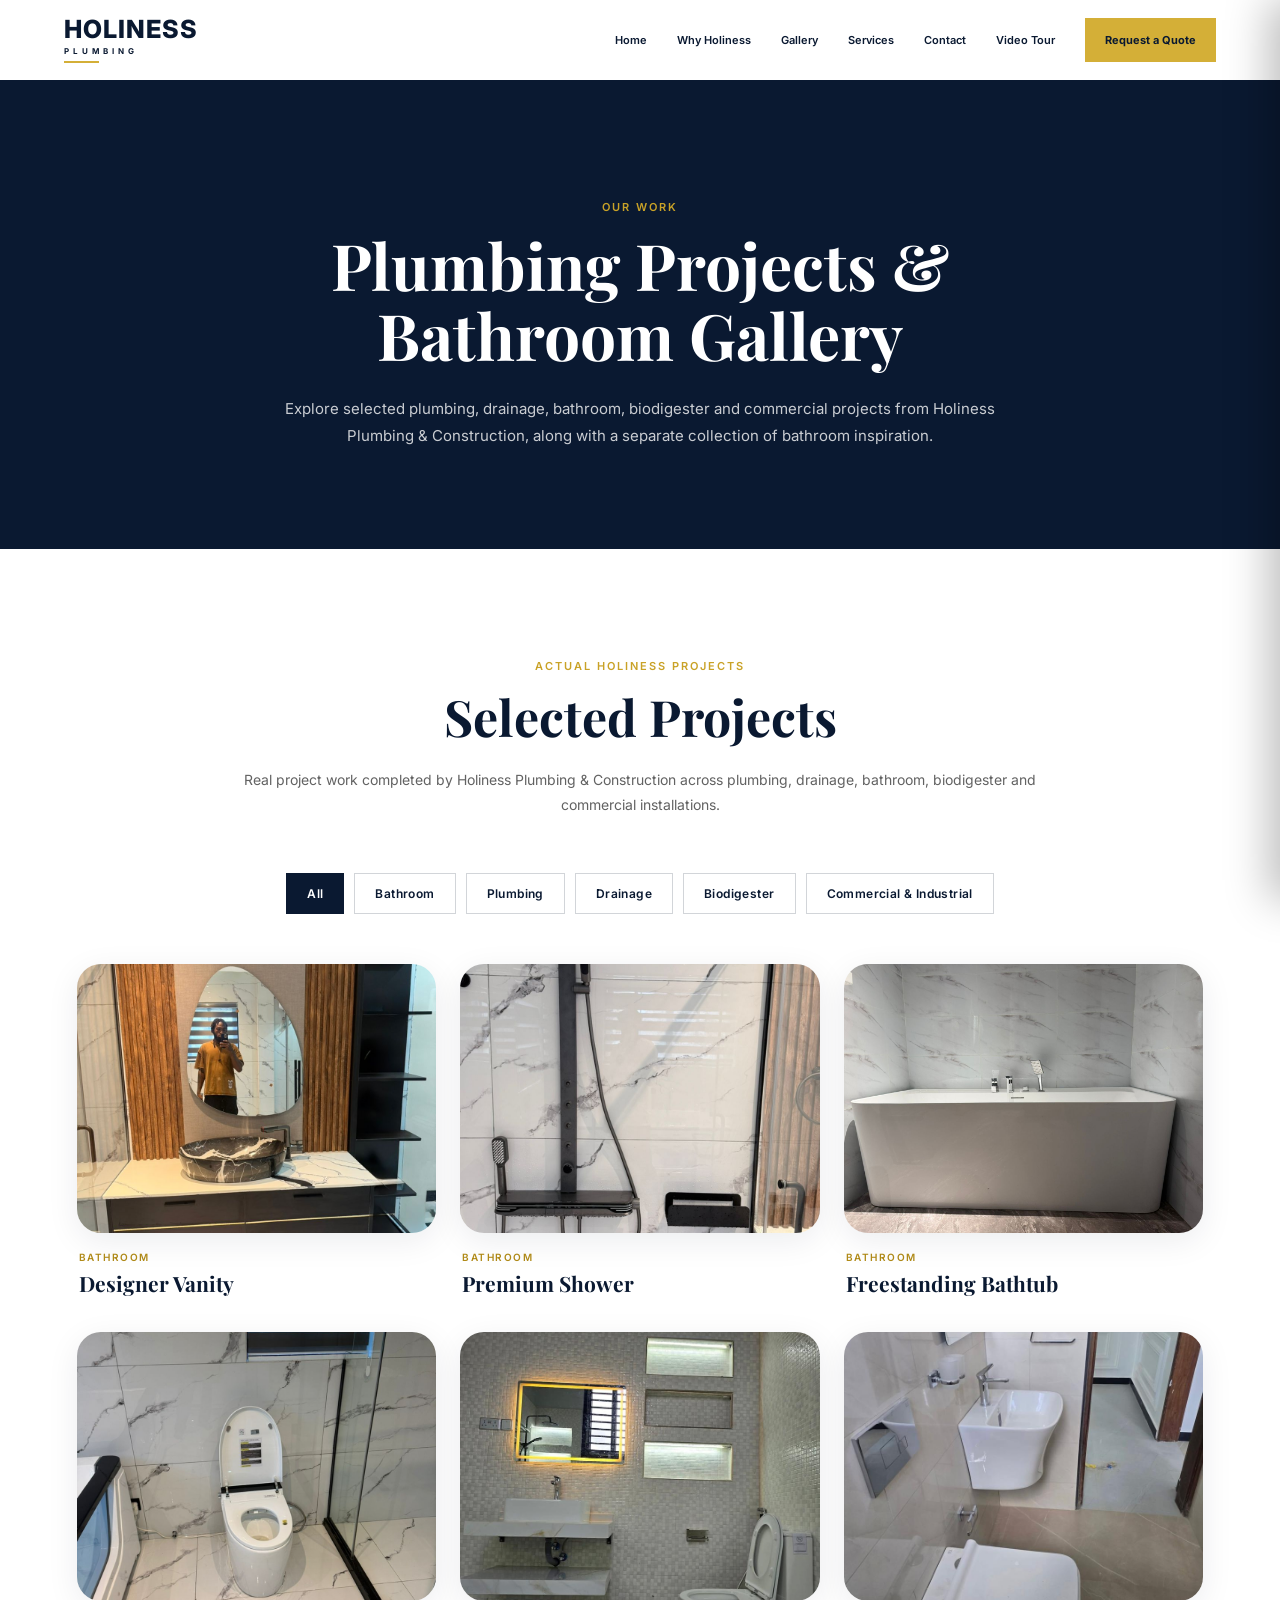
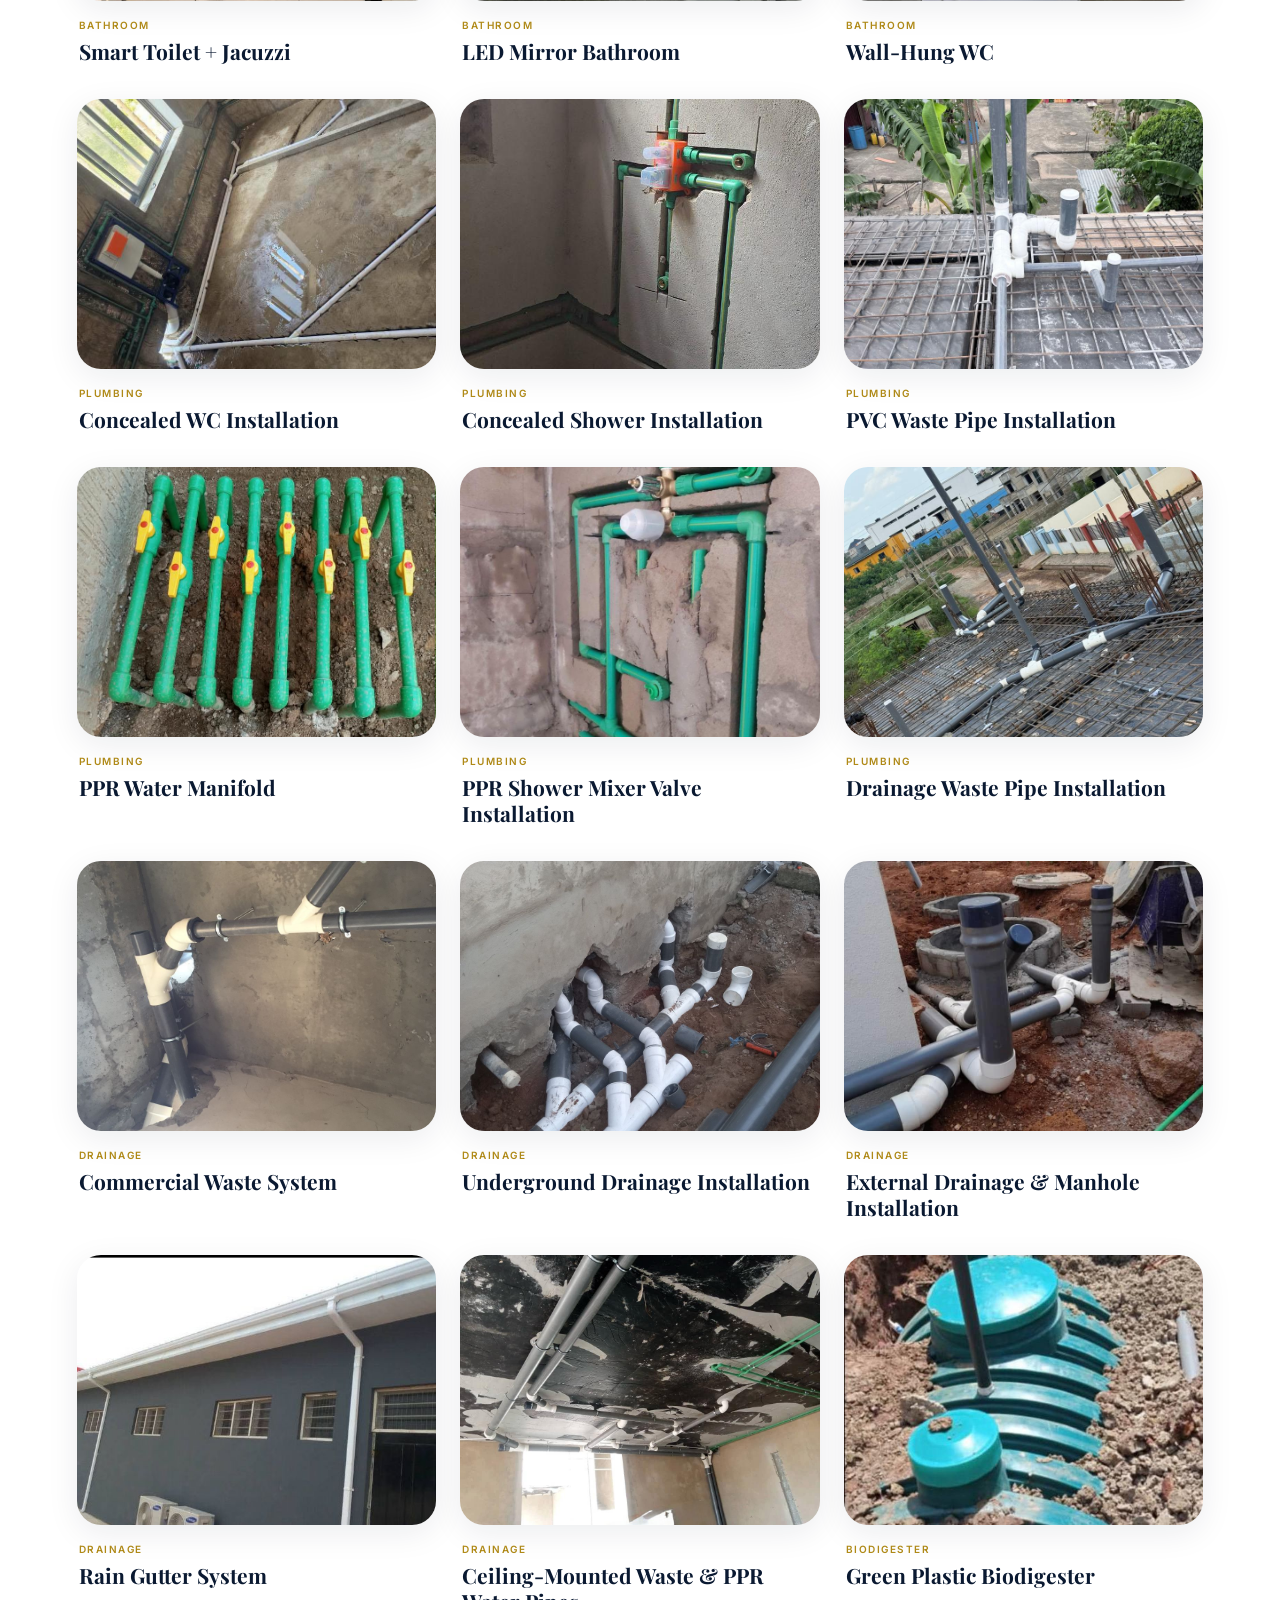
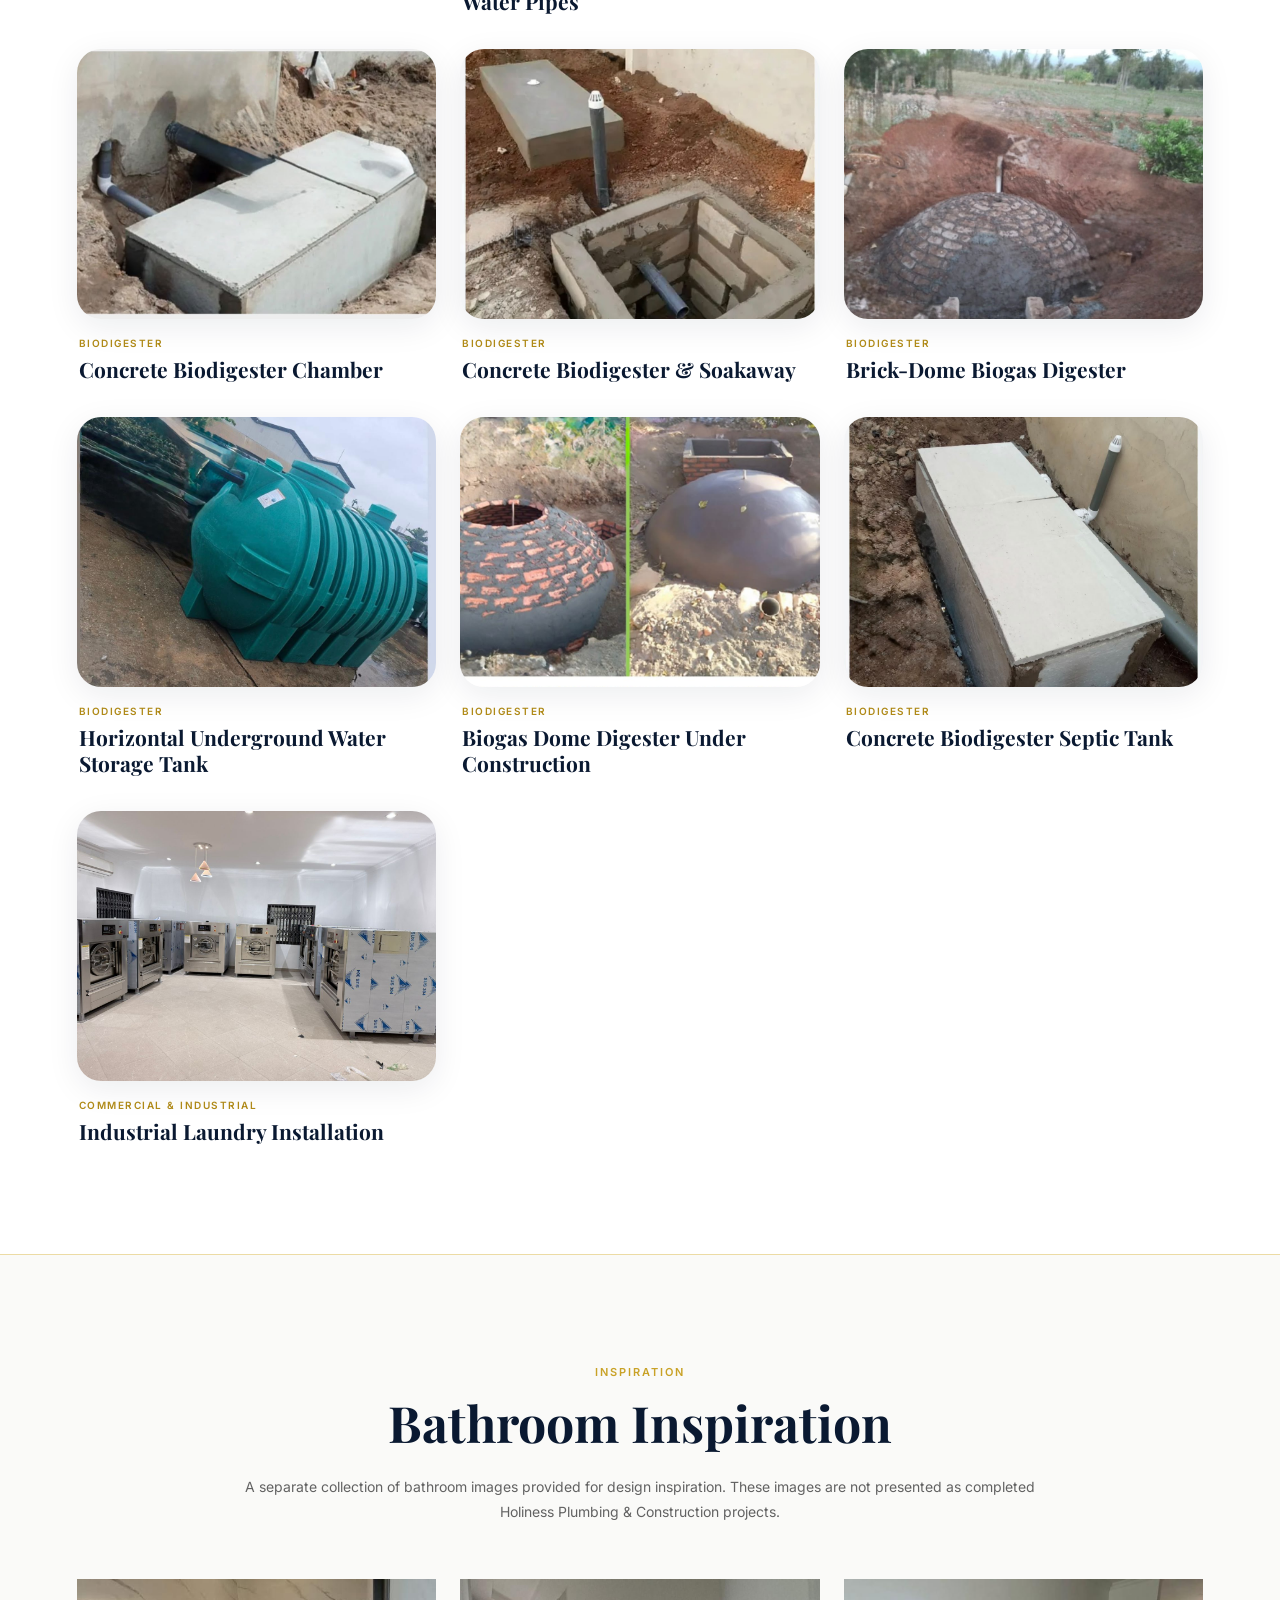
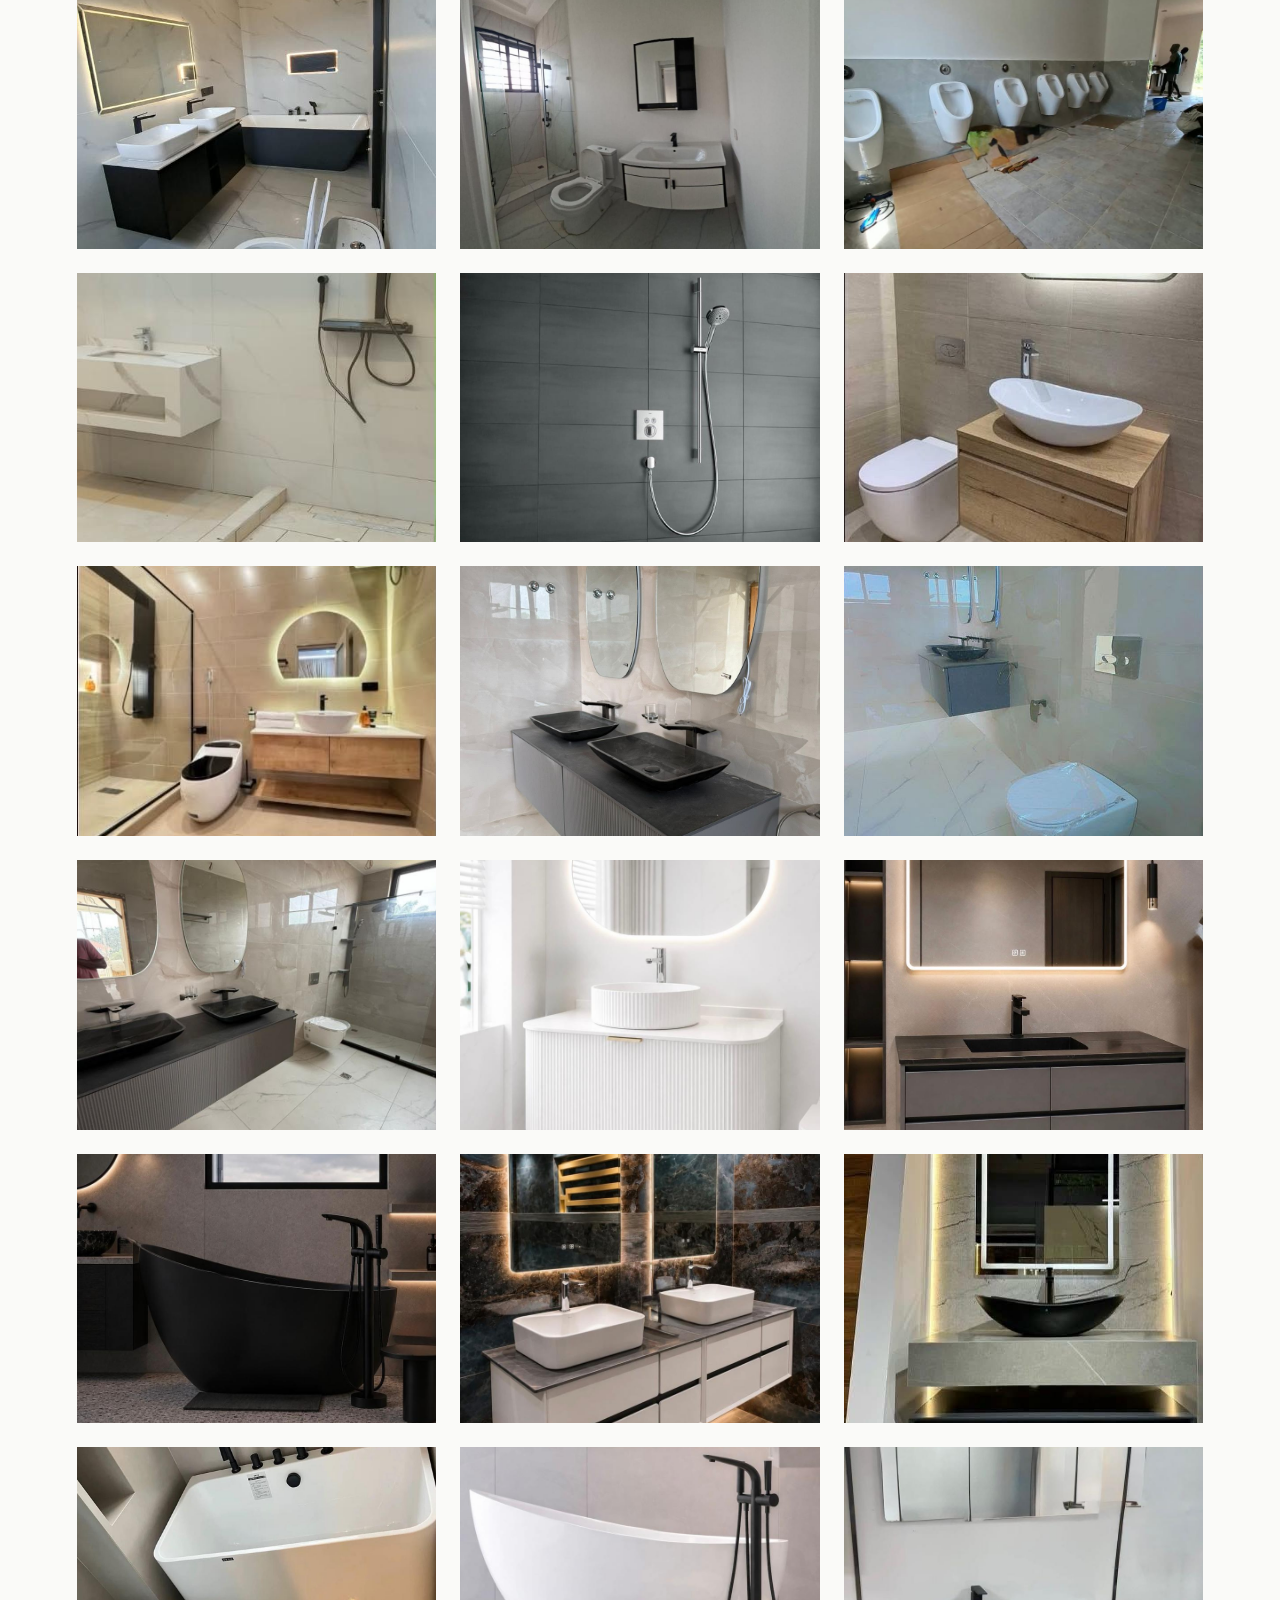
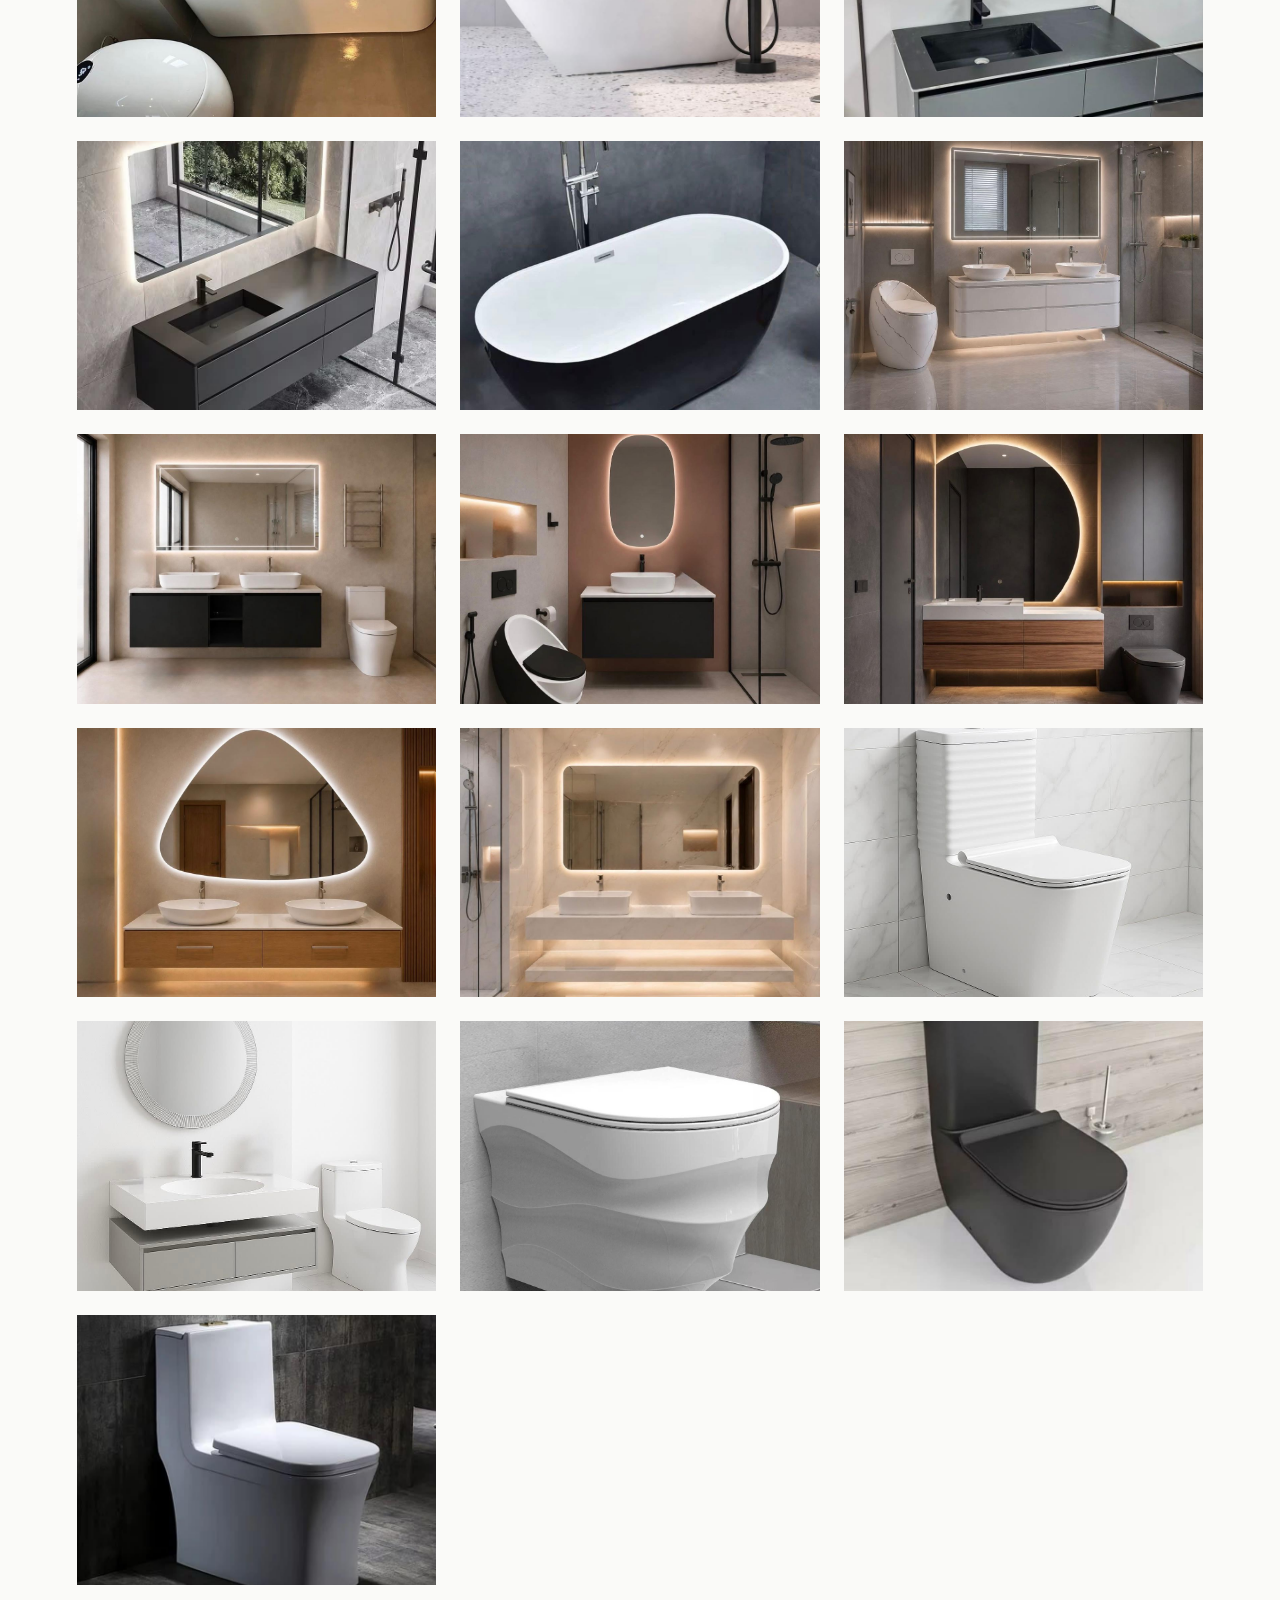
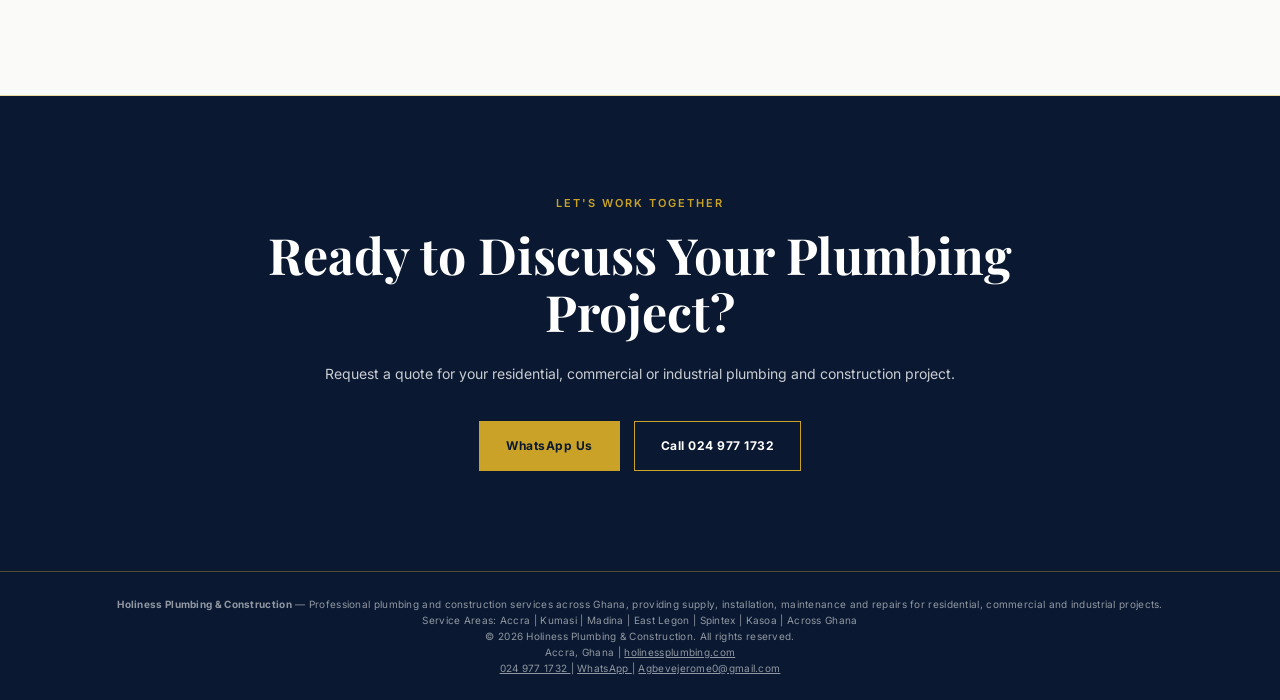
==== commit 64e819ea: "Improve Holiness Plumbing SEO and asset paths" ====
--- a/Holiness Plumbing/gallery.html
+++ b/Holiness Plumbing/gallery.html
@@ -30,15 +30,20 @@
     >
     <meta property="og:image" content="https://holinessplumbing.com/assets/images/pipes.png">
 
-    <meta property="og:type" content="website">
+    <meta property="og:type" content="website">
+    <meta property="og:site_name" content="Holiness Plumbing &amp; Construction">
+    <meta name="twitter:card" content="summary_large_image">
+    <meta name="twitter:title" content="Plumbing Projects &amp; Bathroom Gallery | Holiness Plumbing &amp; Construction">
+    <meta name="twitter:description" content="Explore selected plumbing, drainage, bathroom, biodigester and commercial plumbing projects from Holiness Plumbing &amp; Construction across Ghana.">
+    <meta name="twitter:image" content="https://holinessplumbing.com/assets/images/pipes.png">
 
     <meta
         property="og:url"
         content="https://holinessplumbing.com/gallery.html"
     >
 
-    <link rel="stylesheet" href="style.css">
-    <link rel="stylesheet" href="gallery.css">
+    <link rel="stylesheet" href="css/style.css">
+    <link rel="stylesheet" href="css/gallery.css">
 </head>
 
 <body>
@@ -1111,13 +1116,13 @@
             WhatsApp
         </a>
         |
-        <a href="mailto:Agbevejerome0@gmail.com">
+        <a href="mailto:holinessplumbingconstruction@gmail.com">
             Agbevejerome0@gmail.com
         </a>
     </p>
 
 </footer>
-    <script src="script.js"></script>
+    <script src="js/script.js"></script>
 
 </body>
 
--- a/Holiness Plumbing/css/style.css
+++ b/Holiness Plumbing/css/style.css
@@ -0,0 +1,3401 @@
+@import url('https://fonts.googleapis.com/css2?family=Inter:wght@400;500&family=Playfair+Display:wght@700&display=swap');
+
+* {
+    box-sizing: border-box;
+}
+
+html {
+    width: 100%;
+    max-width: 100%;
+    margin: 0;
+    padding: 0;
+    scroll-behavior: smooth;
+}
+
+body {
+    width: 100%;
+    max-width: 100%;
+    margin: 0;
+    padding: 0;
+    overflow-x: hidden;
+
+    background: #FAFAF8;
+    color: #1A1A1A;
+
+    font-family: "Inter", sans-serif;
+}
+
+img,
+video,
+iframe {
+    max-width: 100%;
+}
+
+a {
+    color: inherit;
+}
+
+
+/* =========================================================
+   STICKY NAVBAR
+========================================================= */
+
+.site-header {
+    position: sticky;
+    top: 0;
+    left: 0;
+
+    z-index: 1000;
+
+    width: 100%;
+    max-width: 100%;
+
+    display: flex;
+    align-items: center;
+
+    padding: 17px 5%;
+
+    background: #ffffff;
+
+    box-shadow: none;
+
+    transition: box-shadow 0.25s ease;
+}
+
+.site-header.scrolled {
+    box-shadow: 0 8px 30px rgba(10, 25, 49, 0.10);
+}
+
+
+/* =========================================================
+   LOGO
+========================================================= */
+
+.brand-logo {
+    display: inline-flex;
+    flex-direction: column;
+
+    text-decoration: none;
+
+    line-height: 1;
+}
+
+.brand-name,
+.brand-subtitle {
+    color: #0A1931 !important;
+}
+
+.brand-name {
+    font-size: 25px;
+    font-weight: 800;
+    letter-spacing: 1px;
+}
+
+.brand-subtitle {
+    margin-top: 5px;
+
+    font-size: 8px;
+    font-weight: 700;
+    letter-spacing: 4px;
+}
+
+.brand-line {
+    width: 35px;
+    height: 2px;
+
+    margin-top: 6px;
+
+    background: #D4AF37;
+}
+
+
+/* =========================================================
+   DESKTOP NAV
+========================================================= */
+
+.main-nav {
+    display: flex;
+    align-items: center;
+
+    gap: 30px;
+
+    margin-left: auto;
+    margin-right: 30px;
+}
+
+.main-nav a {
+    color: #0A1931;
+
+    font-size: 11px;
+    font-weight: 600;
+
+    text-decoration: none;
+
+    transition: color 0.2s ease;
+}
+
+.main-nav a:hover {
+    color: #D4AF37;
+}
+
+
+/* =========================================================
+   REQUEST A QUOTE
+========================================================= */
+
+.header-cta {
+    min-height: 44px;
+
+    display: inline-flex;
+    align-items: center;
+    justify-content: center;
+
+    padding: 0 20px;
+
+    background: #D4AF37;
+    color: #0A1931;
+
+    text-decoration: none;
+
+    font-size: 11px;
+    font-weight: 700;
+
+    transition:
+        background-color 0.2s ease,
+        color 0.2s ease,
+        transform 0.2s ease;
+}
+
+.header-cta:hover {
+    background: #0A1931;
+    color: #ffffff;
+
+    transform: translateY(-1px);
+}
+
+
+/* =========================================================
+   HAMBURGER
+========================================================= */
+
+.mobile-menu-button {
+    display: none;
+
+    width: 44px;
+    height: 44px;
+
+    margin-left: auto;
+    padding: 0;
+
+    border: 0;
+
+    background: #D4AF37;
+
+    align-items: center;
+    justify-content: center;
+    flex-direction: column;
+
+    gap: 5px;
+
+    cursor: pointer;
+
+    position: relative;
+    z-index: 1200;
+
+    -webkit-tap-highlight-color: transparent;
+    touch-action: manipulation;
+}
+
+.mobile-menu-button span {
+    display: block;
+
+    width: 20px;
+    height: 2px;
+
+    background: #0A1931;
+
+    pointer-events: none;
+}
+
+
+/* =========================================================
+   OVERLAY
+========================================================= */
+
+.mobile-overlay {
+    position: fixed;
+    inset: 0;
+
+    z-index: 1090;
+
+    background: rgba(0, 0, 0, 0.55);
+
+    opacity: 0;
+    visibility: hidden;
+
+    transition:
+        opacity 0.25s ease,
+        visibility 0.25s ease;
+
+    touch-action: pan-y;
+}
+
+.mobile-overlay.active {
+    opacity: 1;
+    visibility: visible;
+}
+
+
+/* =========================================================
+   MOBILE DRAWER
+========================================================= */
+
+.mobile-drawer {
+    position: fixed;
+
+    top: 0;
+    right: 0;
+    bottom: 0;
+
+    z-index: 1100;
+
+    width: min(86vw, 360px);
+    max-width: 100vw;
+
+    background: #050505;
+
+    overflow-y: auto;
+    overflow-x: hidden;
+
+    transform: translate3d(100%, 0, 0);
+
+    transition: transform 0.28s ease;
+
+    box-shadow: -12px 0 40px rgba(0, 0, 0, 0.25);
+
+    touch-action: pan-y;
+
+    will-change: transform;
+
+    overscroll-behavior-x: none;
+}
+
+.drawer-inner {
+    min-height: 100%;
+
+    padding: 30px 25px 40px;
+}
+
+
+/* =========================================================
+   DRAWER TOP
+========================================================= */
+
+.drawer-top {
+    display: flex;
+    align-items: center;
+    justify-content: space-between;
+
+    margin-bottom: 55px;
+}
+
+.drawer-title {
+    color: #ffffff;
+
+    font-size: 13px;
+    font-weight: 800;
+
+    letter-spacing: 2px;
+}
+
+.drawer-close {
+    width: 42px;
+    height: 42px;
+
+    padding: 0;
+
+    border: 0;
+
+    background: transparent;
+    color: #ffffff;
+
+    font-size: 34px;
+    font-weight: 300;
+
+    line-height: 1;
+
+    cursor: pointer;
+
+    -webkit-tap-highlight-color: transparent;
+    touch-action: manipulation;
+}
+
+.drawer-close:hover {
+    color: #D4AF37;
+}
+
+
+/* =========================================================
+   MOBILE NAV
+========================================================= */
+
+.mobile-nav {
+    display: flex;
+    flex-direction: column;
+}
+
+.mobile-nav a {
+    display: flex;
+    align-items: center;
+
+    min-height: 64px;
+
+    border-bottom: 1px solid rgba(255, 255, 255, 0.12);
+
+    color: #ffffff;
+
+    font-size: 16px;
+    font-weight: 500;
+
+    text-decoration: none;
+
+    transition:
+        color 0.15s ease,
+        padding-left 0.15s ease;
+}
+
+.mobile-nav a:hover,
+.mobile-nav a.active {
+    color: #D4AF37;
+    padding-left: 6px;
+}
+
+
+/* =========================================================
+   DRAWER CTA
+========================================================= */
+
+.drawer-cta {
+    display: flex;
+    align-items: center;
+    justify-content: center;
+
+    min-height: 52px;
+
+    margin-top: 35px;
+
+    background: #D4AF37;
+    color: #0A1931;
+
+    text-decoration: none;
+
+    font-size: 13px;
+    font-weight: 700;
+}
+
+
+/* =========================================================
+   HERO
+   NAVBAR + HERO = 100% OF VIEWPORT HEIGHT
+========================================================= */
+
+.hero-section {
+    position: relative;
+
+    width: 100%;
+    height: calc(100vh - 78px);
+    min-height: 0;
+
+    display: flex;
+    align-items: center;
+
+    padding: 80px 6%;
+
+    background-color: #0A1931;
+
+    background-image:
+        linear-gradient(
+            rgba(10, 25, 49, 0.65),
+            rgba(10, 25, 49, 0.65)
+        ),
+        url('assets/initialpictures/hero.jpg');
+
+    background-size: cover;
+    background-position: center;
+    background-repeat: no-repeat;
+
+    overflow: hidden;
+}
+
+.hero-content {
+    position: relative;
+    z-index: 2;
+
+    width: 100%;
+    max-width: 1050px;
+
+    color: #FFFFFF;
+}
+
+.hero-content h1 {
+    max-width: 950px;
+
+    margin: 0 0 30px;
+
+    font-family: "Playfair Display", serif;
+    font-size: clamp(56px, 6.5vw, 88px);
+    font-weight: 700;
+
+    line-height: 1.04;
+    letter-spacing: -0.025em;
+
+    color: #FFFFFF;
+}
+
+.hero-subtitle {
+    max-width: 850px;
+
+    margin: 0;
+
+    font-size: clamp(17px, 1.7vw, 22px);
+    font-weight: 400;
+
+    line-height: 1.7;
+
+    color: rgba(255, 255, 255, 0.9);
+}
+
+.hero-badges {
+    display: flex;
+    flex-wrap: wrap;
+
+    gap: 12px 22px;
+
+    margin-top: 28px;
+}
+
+.hero-badges span {
+    font-size: 12px;
+    font-weight: 500;
+
+    color: rgba(250, 250, 248, 0.8);
+
+    letter-spacing: 0.9px;
+    text-transform: uppercase;
+}
+
+.hero-badges span::before {
+    content: "•";
+
+    color: #D4AF37;
+
+    margin-right: 7px;
+}
+
+.hero-buttons {
+    display: flex;
+    flex-wrap: wrap;
+
+    gap: 16px;
+
+    margin-top: 38px;
+}
+
+.hero-btn {
+    min-height: 56px;
+
+    display: inline-flex;
+    align-items: center;
+    justify-content: center;
+
+    padding: 0 30px;
+
+    font-size: 14px;
+    font-weight: 500;
+
+    text-decoration: none;
+
+    transition:
+        transform 0.25s ease,
+        background-color 0.25s ease,
+        color 0.25s ease;
+}
+
+.hero-btn-primary {
+    background: #D4AF37;
+    color: #0A1931;
+
+    border: 1px solid #D4AF37;
+}
+
+.hero-btn-primary:hover {
+    background: #FFFFFF;
+    border-color: #FFFFFF;
+
+    transform: translateY(-2px);
+}
+
+.hero-btn-secondary {
+    background: transparent;
+    color: #FFFFFF;
+
+    border: 1px solid #FFFFFF;
+}
+
+.hero-btn-secondary:hover {
+    background: #FFFFFF;
+    color: #0A1931;
+
+    transform: translateY(-2px);
+}
+
+.hero-social-proof {
+    margin: 30px 0 0;
+
+    font-size: 13px;
+
+    color: rgba(255, 255, 255, 0.75);
+
+    letter-spacing: 0.02em;
+}
+
+
+/* =========================================================
+   TABLET / IPAD
+========================================================= */
+
+@media (min-width: 701px) and (max-width: 1100px) {
+
+    .site-header {
+        padding: 16px 5%;
+    }
+
+    .main-nav {
+        gap: 16px;
+    }
+
+    .main-nav a {
+        font-size: 12px;
+    }
+
+    .header-cta {
+        margin-left: 16px;
+        padding: 0 15px;
+
+        font-size: 11px;
+    }
+
+    .hero-section {
+        height: calc(100vh - 76px);
+
+        padding: 70px 6%;
+    }
+
+    .hero-content {
+        max-width: 900px;
+    }
+
+    .hero-content h1 {
+        max-width: 800px;
+
+        font-size: clamp(52px, 7vw, 72px);
+    }
+
+    .hero-subtitle {
+        max-width: 760px;
+
+        font-size: 18px;
+    }
+}
+
+
+/* =========================================================
+   MOBILE
+========================================================= */
+
+@media (max-width: 700px) {
+
+    .top-trust-bar {
+        min-height: auto;
+
+        flex-direction: column;
+        align-items: flex-start;
+
+        gap: 3px;
+
+        padding: 7px 5%;
+
+        font-size: 9px;
+    }
+
+    .site-header {
+        position: sticky;
+        top: 0;
+
+        padding: 11px 5%;
+    }
+
+    .main-nav,
+    .header-cta {
+        display: none;
+    }
+
+    .mobile-menu-button {
+        display: flex;
+    }
+
+    .brand-name {
+        font-size: 20px;
+    }
+
+    .brand-subtitle {
+        font-size: 7px;
+        letter-spacing: 3px;
+    }
+
+
+    /* =====================================================
+       MOBILE HERO
+       NAVBAR + HERO = 100% OF VIEWPORT
+    ===================================================== */
+
+    .hero-section {
+        height: calc(100vh - 66px);
+        min-height: 0;
+
+        padding: 28px 6% 32px;
+
+        background-position: center;
+    }
+
+    .hero-content {
+        width: 100%;
+    }
+
+    .hero-content h1 {
+        margin: 0 0 13px;
+
+        font-size: clamp(34px, 9.5vw, 48px);
+
+        line-height: 1.04;
+        letter-spacing: -0.02em;
+    }
+
+    .hero-subtitle {
+        font-size: 13px;
+
+        line-height: 1.48;
+    }
+
+    .hero-badges {
+        gap: 7px 11px;
+
+        margin-top: 15px;
+    }
+
+    .hero-badges span {
+        font-size: 8.5px;
+
+        letter-spacing: 0.5px;
+    }
+
+    .hero-buttons {
+        width: 100%;
+
+        flex-direction: column;
+        align-items: stretch;
+
+        gap: 8px;
+
+        margin-top: 18px;
+    }
+
+    .hero-btn {
+        width: 100%;
+
+        min-height: 46px;
+
+        padding: 0 16px;
+
+        font-size: 13px;
+    }
+
+    .hero-social-proof {
+        margin-top: 14px;
+
+        font-size: 10px;
+
+        line-height: 1.4;
+    }
+}
+/* ==========================================
+   HOLINESS PLUMBING - TRUST SECTION
+   ========================================== */
+
+.hps-trust-section {
+    width: 100%;
+    padding: 42px 6%;
+    box-sizing: border-box;
+
+    background: #0A1931;
+
+    border-top: 3px solid #D4AF37;
+    border-bottom: 3px solid #D4AF37;
+}
+
+.hps-trust-container {
+    width: 100%;
+    max-width: 1250px;
+    margin: 0 auto;
+
+    text-align: center;
+}
+
+.hps-trust-heading {
+    margin: 0 0 32px;
+
+    font-family: "Inter", Arial, sans-serif;
+    font-size: 11px;
+    font-weight: 600;
+    line-height: 1.5;
+
+    letter-spacing: 3px;
+    text-transform: uppercase;
+
+    color: #D4AF37;
+}
+
+.hps-trust-grid {
+    display: flex;
+    align-items: stretch;
+    justify-content: center;
+
+    gap: 30px;
+}
+
+.hps-trust-card {
+    flex: 1;
+    min-width: 0;
+
+    text-align: center;
+}
+
+.hps-trust-number-wrap {
+    display: flex;
+    align-items: baseline;
+    justify-content: center;
+}
+
+.hps-trust-number,
+.hps-trust-static {
+    font-family: "Playfair Display", Georgia, serif;
+    font-size: 42px;
+    font-weight: 800;
+    line-height: 1;
+
+    color: #D4AF37;
+}
+
+.hps-trust-plus {
+    margin-left: 2px;
+
+    font-family: "Playfair Display", Georgia, serif;
+    font-size: 42px;
+    font-weight: 800;
+    line-height: 1;
+
+    color: #D4AF37;
+}
+
+.hps-trust-label {
+    display: block;
+
+    max-width: 210px;
+    margin: 10px auto 0;
+
+    font-family: "Inter", Arial, sans-serif;
+    font-size: 12px;
+    font-weight: 500;
+    line-height: 1.5;
+
+    letter-spacing: 0.8px;
+    text-transform: uppercase;
+
+    color: #FFFFFF;
+}
+
+
+/* ==========================================
+   TABLET
+   ========================================== */
+
+@media (min-width: 701px) and (max-width: 1050px) {
+
+    .hps-trust-section {
+        padding: 40px 5%;
+    }
+
+    .hps-trust-grid {
+        gap: 20px;
+    }
+
+    .hps-trust-label {
+        font-size: 11px;
+    }
+
+}
+
+
+/* ==========================================
+   MOBILE
+   ========================================== */
+
+@media (max-width: 700px) {
+
+    .hps-trust-section {
+        padding: 34px 5%;
+    }
+
+    .hps-trust-heading {
+        margin-bottom: 28px;
+
+        font-size: 9px;
+        letter-spacing: 2px;
+    }
+
+    .hps-trust-grid {
+        display: grid;
+
+        grid-template-columns:
+            repeat(2, minmax(0, 1fr));
+
+        gap: 28px 12px;
+    }
+
+    .hps-trust-number,
+    .hps-trust-plus,
+    .hps-trust-static {
+        font-size: 32px;
+    }
+
+    .hps-trust-label {
+        margin-top: 8px;
+
+        font-size: 9px;
+        line-height: 1.45;
+        letter-spacing: 0.5px;
+    }
+
+}
+.hps-why-section{
+    width:100%;
+    padding:22px 14px;
+    background:#f8f9fa;
+    box-sizing:border-box;
+}
+
+.hps-why-container{
+    width:100%;
+    max-width:1100px;
+    margin:0 auto;
+}
+
+.hps-why-heading{
+    max-width:750px;
+    margin:0 auto 18px;
+    text-align:center;
+}
+
+.hps-why-eyebrow{
+    margin:0 0 5px;
+    font-family:Arial,sans-serif;
+    font-size:9px;
+    font-weight:600;
+    letter-spacing:2px;
+    text-transform:uppercase;
+    color:#D4AF37;
+}
+
+.hps-why-heading h2{
+    margin:0 0 7px;
+    font-family:Georgia,serif;
+    font-size:26px;
+    font-weight:700;
+    line-height:1.15;
+    color:#0A1931;
+}
+
+.hps-why-intro{
+    max-width:650px;
+    margin:0 auto;
+    font-family:Arial,sans-serif;
+    font-size:12px;
+    line-height:1.5;
+    color:#444444;
+}
+
+.hps-why-grid{
+    display:grid;
+    grid-template-columns:repeat(2,minmax(0,1fr));
+    gap:10px;
+}
+
+.hps-why-card{
+    display:flex;
+    align-items:flex-start;
+    gap:10px;
+    padding:14px;
+    background:#ffffff;
+    border:1px solid #D4AF37;
+    border-radius:8px;
+    box-shadow:0 3px 12px rgba(10,25,49,.04);
+}
+
+.hps-why-icon{
+    flex:0 0 32px;
+    width:32px;
+    height:32px;
+    display:flex;
+    align-items:center;
+    justify-content:center;
+    border:1px solid #D4AF37;
+    font-family:Georgia,serif;
+    font-size:11px;
+    font-weight:700;
+    color:#D4AF37;
+}
+
+.hps-why-content{
+    min-width:0;
+}
+
+.hps-why-content h3{
+    margin:0 0 5px;
+    font-family:Georgia,serif;
+    font-size:16px;
+    font-weight:700;
+    line-height:1.2;
+    color:#0A1931;
+}
+
+.hps-why-content p{
+    margin:0;
+    font-family:Arial,sans-serif;
+    font-size:12px;
+    line-height:1.45;
+    color:#444444;
+}
+
+.hps-why-emergency{
+    background:#0A1931;
+    border-color:#D4AF37;
+}
+
+.hps-why-emergency .hps-why-icon{
+    background:#D4AF37;
+    border-color:#D4AF37;
+    color:#0A1931;
+}
+
+.hps-why-emergency .hps-why-content h3{
+    color:#ffffff;
+}
+
+.hps-why-emergency .hps-why-content p{
+    color:#e7e9ed;
+}
+
+.hps-emergency-call{
+    display:inline-flex;
+    align-items:center;
+    justify-content:center;
+    margin-top:9px;
+    padding:7px 11px;
+    background:#D4AF37;
+    border:1px solid #D4AF37;
+    color:#0A1931;
+    font-family:Arial,sans-serif;
+    font-size:10px;
+    font-weight:700;
+    text-decoration:none;
+}
+
+.hps-why-local{
+    max-width:900px;
+    margin:16px auto 0;
+    padding-top:13px;
+    border-top:1px solid rgba(212,175,55,.45);
+    text-align:center;
+}
+
+.hps-why-local p{
+    margin:0;
+    font-family:Arial,sans-serif;
+    font-size:11px;
+    line-height:1.55;
+    color:#555555;
+}
+
+.hps-why-local strong{
+    color:#0A1931;
+}
+
+.hps-why-cta{
+    display:flex;
+    align-items:center;
+    justify-content:center;
+    flex-wrap:wrap;
+    gap:8px;
+    margin-top:14px;
+}
+
+.hps-why-button,
+.hps-why-phone{
+    display:inline-flex;
+    align-items:center;
+    justify-content:center;
+    min-height:38px;
+    padding:8px 16px;
+    font-family:Arial,sans-serif;
+    font-size:10px;
+    font-weight:600;
+    text-decoration:none;
+}
+
+.hps-why-button{
+    background:#D4AF37;
+    border:1px solid #D4AF37;
+    color:#0A1931;
+}
+
+.hps-why-phone{
+    background:#0A1931;
+    border:1px solid #0A1931;
+    color:#ffffff;
+}
+
+@media(max-width:600px){
+
+    .hps-why-section{
+        padding:22px 14px;
+    }
+
+    .hps-why-grid{
+        grid-template-columns:1fr;
+        gap:10px;
+    }
+
+    .hps-why-card{
+        padding:14px;
+    }
+
+    .hps-why-heading{
+        margin-bottom:16px;
+    }
+
+    .hps-why-heading h2{
+        font-size:26px;
+    }
+
+    .hps-why-intro{
+        font-size:12px;
+    }
+
+    .hps-why-content h3{
+        font-size:16px;
+    }
+
+    .hps-why-content p{
+        font-size:12px;
+    }
+
+    .hps-why-local p{
+        font-size:10.5px;
+    }
+
+    .hps-why-button,
+    .hps-why-phone{
+        width:100%;
+    }
+}
+
+/* ==========================================
+   SECTION 6: SELECTED WORK
+   ========================================== */
+
+.work-section {
+    width: 100%;
+    padding: 90px 5%;
+    background: #ffffff;
+    box-sizing: border-box;
+}
+
+.work-container {
+    width: 100%;
+    max-width: 1250px;
+    margin: 0 auto;
+}
+
+.section-heading {
+    max-width: 850px;
+    margin: 0 auto 35px;
+    text-align: center;
+}
+
+.section-eyebrow {
+    margin: 0 0 8px;
+    font-family: "Inter", sans-serif;
+    font-size: 11px;
+    font-weight: 600;
+    letter-spacing: 2px;
+    color: #d4af37;
+}
+
+.section-heading h2 {
+    margin: 0 0 12px;
+    font-family: "Playfair Display", serif;
+    font-size: 34px;
+    line-height: 1.2;
+    color: #0a1931;
+}
+
+.section-subtitle {
+    margin: 0;
+    font-family: "Inter", sans-serif;
+    font-size: 13px;
+    line-height: 1.6;
+    color: #666666;
+}
+
+
+/* ==========================================
+   FILTERS
+   ========================================== */
+
+.work-filters {
+    display: flex;
+    justify-content: center;
+    align-items: center;
+    flex-wrap: wrap;
+    gap: 10px;
+    width: 100%;
+    margin-bottom: 45px;
+}
+
+.work-filter {
+    flex: 0 0 auto;
+    padding: 11px 20px;
+    background: transparent;
+    border: 1px solid rgba(10, 25, 49, 0.2);
+    color: #0a1931;
+    font-family: "Inter", sans-serif;
+    font-size: 11px;
+    font-weight: 500;
+    letter-spacing: 0.5px;
+    white-space: nowrap;
+    cursor: pointer;
+    transition: 0.25s ease;
+}
+
+.work-filter:hover,
+.work-filter.active {
+    background: #d4af37;
+    border-color: #d4af37;
+    color: #0a1931;
+}
+
+
+/* ==========================================
+   GALLERY GRID
+   ========================================== */
+
+.work-grid {
+    display: grid;
+    grid-template-columns: repeat(3, minmax(0, 1fr));
+    gap: 22px;
+    width: 100%;
+}
+
+.work-item {
+    width: 100%;
+    min-width: 0;
+    transition:
+        opacity 0.3s ease,
+        transform 0.3s ease;
+}
+
+.work-item.hidden {
+    display: none;
+}
+
+.work-image-button {
+    position: relative;
+    display: block;
+    width: 100%;
+    aspect-ratio: 4 / 3;
+    padding: 0;
+    border: 0;
+    background: transparent;
+    overflow: hidden;
+    border-radius: 24px;
+    box-shadow: 0 8px 32px rgba(10, 25, 49, 0.08);
+    cursor: pointer;
+}
+
+.work-image-button img {
+    display: block;
+    width: 100%;
+    height: 100%;
+    object-fit: cover;
+    transition: transform 0.5s ease;
+}
+
+.work-image-button::after {
+    content: "";
+    position: absolute;
+    inset: 0;
+    background: linear-gradient(
+        to top,
+        rgba(10, 25, 49, 0.8),
+        transparent 60%
+    );
+    opacity: 0;
+    transition: opacity 0.3s ease;
+}
+
+.work-image-button:hover img {
+    transform: scale(1.04);
+}
+
+.work-image-button:hover::after {
+    opacity: 1;
+}
+
+.work-label {
+    position: absolute;
+    left: 20px;
+    right: 20px;
+    bottom: 18px;
+    z-index: 2;
+    font-family: "Inter", sans-serif;
+    font-size: 12px;
+    font-weight: 500;
+    line-height: 1.4;
+    text-align: left;
+    color: #ffffff;
+    opacity: 0;
+    transform: translateY(8px);
+    transition: 0.3s ease;
+}
+
+.work-image-button:hover .work-label {
+    opacity: 1;
+    transform: translateY(0);
+}
+
+
+/* ==========================================
+   FULL GALLERY BUTTON
+   ========================================== */
+
+.work-gallery-cta {
+    display: flex;
+    justify-content: center;
+    margin-top: 38px;
+}
+
+.work-gallery-button {
+    display: inline-flex;
+    align-items: center;
+    justify-content: center;
+    min-height: 44px;
+    padding: 10px 24px;
+    background: #d4af37;
+    border: 1px solid #d4af37;
+    color: #0a1931;
+    font-family: "Inter", sans-serif;
+    font-size: 11px;
+    font-weight: 600;
+    text-decoration: none;
+    transition: 0.25s ease;
+}
+
+.work-gallery-button:hover {
+    background: #0a1931;
+    border-color: #0a1931;
+    color: #ffffff;
+}
+
+
+/* ==========================================
+   LIGHTBOX
+   ========================================== */
+
+.lightbox {
+    position: fixed;
+    inset: 0;
+    z-index: 2000;
+    display: flex;
+    align-items: center;
+    justify-content: center;
+    padding: 30px;
+    background: rgba(10, 25, 49, 0.94);
+    opacity: 0;
+    visibility: hidden;
+    transition: 0.25s ease;
+}
+
+.lightbox.active {
+    opacity: 1;
+    visibility: visible;
+}
+
+.lightbox-content {
+    width: 100%;
+    max-width: 1100px;
+    text-align: center;
+}
+
+.lightbox-content img {
+    display: block;
+    width: auto;
+    max-width: 100%;
+    max-height: 75vh;
+    margin: 0 auto;
+    border-radius: 24px;
+    object-fit: contain;
+}
+
+#lightbox-title {
+    margin: 18px auto 0;
+    max-width: 800px;
+    font-family: "Playfair Display", serif;
+    font-size: 22px;
+    line-height: 1.3;
+    color: #ffffff;
+}
+
+.lightbox-close {
+    position: absolute;
+    top: 25px;
+    right: 30px;
+    width: 45px;
+    height: 45px;
+    display: flex;
+    align-items: center;
+    justify-content: center;
+    padding: 0;
+    background: transparent;
+    border: 1px solid rgba(212, 175, 55, 0.7);
+    color: #d4af37;
+    font-size: 28px;
+    cursor: pointer;
+}
+
+
+/* ==========================================
+   LARGE SCREENS
+   ========================================== */
+
+@media (min-width: 1400px) {
+
+    .work-grid {
+        gap: 24px;
+    }
+
+    .work-image-button {
+        border-radius: 26px;
+    }
+}
+
+
+/* ==========================================
+   TABLET / SMALL LAPTOP
+   ========================================== */
+
+@media (min-width: 701px) and (max-width: 1100px) {
+
+    .work-section {
+        padding: 80px 5%;
+    }
+
+    .work-grid {
+        grid-template-columns: repeat(2, minmax(0, 1fr));
+        gap: 18px;
+    }
+
+    .work-image-button {
+        border-radius: 20px;
+    }
+}
+
+
+/* ==========================================
+   MOBILE
+   ========================================== */
+
+@media (max-width: 700px) {
+
+    .work-section {
+        padding: 70px 6%;
+        overflow-x: hidden;
+    }
+
+    .section-heading {
+        margin-bottom: 28px;
+    }
+
+    .section-heading h2 {
+        font-size: 27px;
+    }
+
+    .section-subtitle {
+        font-size: 12px;
+    }
+
+
+    /* Horizontal filter scrolling */
+
+    .work-filters {
+        justify-content: flex-start;
+        flex-wrap: nowrap;
+        overflow-x: auto;
+        overflow-y: hidden;
+        width: 100%;
+        max-width: 100%;
+        margin-bottom: 30px;
+        padding: 0 2px 8px;
+        gap: 8px;
+        scrollbar-width: none;
+        -webkit-overflow-scrolling: touch;
+    }
+
+    .work-filters::-webkit-scrollbar {
+        display: none;
+    }
+
+    .work-filter {
+        flex: 0 0 auto;
+        padding: 10px 16px;
+    }
+
+
+    /* Two-column mobile gallery */
+
+    .work-grid {
+        grid-template-columns: repeat(2, minmax(0, 1fr));
+        gap: 12px;
+    }
+
+    .work-image-button {
+        aspect-ratio: 4 / 3;
+        border-radius: 16px;
+    }
+
+    .work-label {
+        left: 12px;
+        right: 12px;
+        bottom: 12px;
+        font-size: 10px;
+        line-height: 1.3;
+        opacity: 1;
+        transform: translateY(0);
+    }
+
+    .work-image-button::after {
+        opacity: 1;
+    }
+
+
+    /* Full gallery button */
+
+    .work-gallery-cta {
+        margin-top: 30px;
+    }
+
+    .work-gallery-button {
+        width: 100%;
+    }
+
+
+    /* Lightbox */
+
+    .lightbox {
+        padding: 20px;
+    }
+
+    .lightbox-content img {
+        max-height: 70vh;
+        border-radius: 18px;
+    }
+
+    #lightbox-title {
+        font-size: 18px;
+    }
+
+    .lightbox-close {
+        top: 15px;
+        right: 15px;
+        width: 42px;
+        height: 42px;
+    }
+}
+
+
+/* ==========================================
+   VERY SMALL PHONES
+   ========================================== */
+
+@media (max-width: 380px) {
+
+    .work-section {
+        padding-left: 5%;
+        padding-right: 5%;
+    }
+
+    .work-grid {
+        gap: 9px;
+    }
+
+    .work-image-button {
+        border-radius: 13px;
+    }
+
+    .work-label {
+        left: 9px;
+        right: 9px;
+        bottom: 9px;
+        font-size: 9px;
+    }
+
+    .work-filter {
+        padding: 9px 14px;
+        font-size: 10px;
+    }
+}
+
+.hps-video-section,
+.hps-video-section * {
+    box-sizing: border-box;
+}
+
+.hps-video-section {
+    width: 100%;
+    padding: 90px 5%;
+    background:
+        radial-gradient(
+            circle at 50% 0%,
+            rgba(212, 175, 55, 0.055),
+            transparent 42%
+        ),
+        #050b15;
+    overflow: hidden;
+}
+
+.hps-video-inner {
+    width: 100%;
+    max-width: 1180px;
+    margin: 0 auto;
+}
+
+.hps-video-heading {
+    max-width: 780px;
+    margin: 0 auto 50px;
+    text-align: center;
+}
+
+.hps-video-label {
+    display: inline-block;
+    margin-bottom: 11px;
+    color: #d4af37;
+    font-family: "Inter", Arial, sans-serif;
+    font-size: 9px;
+    font-weight: 700;
+    letter-spacing: 3px;
+    line-height: 1;
+    text-transform: uppercase;
+}
+
+.hps-video-title {
+    margin: 0;
+    color: #ffffff;
+    font-family: "Playfair Display", Georgia, serif;
+    font-size: clamp(30px, 3.5vw, 43px);
+    font-weight: 700;
+    line-height: 1.1;
+}
+
+.hps-video-intro {
+    max-width: 700px;
+    margin: 15px auto 0;
+    color: rgba(255, 255, 255, 0.68);
+    font-family: "Inter", Arial, sans-serif;
+    font-size: 13px;
+    line-height: 1.75;
+}
+
+.hps-video-heading::after {
+    content: "";
+    display: block;
+    width: 42px;
+    height: 2px;
+    margin: 22px auto 0;
+    background: #d4af37;
+}
+
+.hps-video-grid {
+    width: 100%;
+    display: grid;
+    grid-template-columns: repeat(2, minmax(0, 1fr));
+    justify-content: center;
+    align-items: start;
+    gap: 55px;
+}
+
+.hps-video-item {
+    width: 100%;
+    min-width: 0;
+    display: flex;
+    flex-direction: column;
+    align-items: center;
+}
+
+.hps-video-player {
+    position: relative;
+    width: min(100%, 350px);
+    aspect-ratio: 9 / 16;
+    display: flex;
+    align-items: center;
+    justify-content: center;
+    padding: 7px;
+    background: #03070e;
+    border: 1px solid rgba(212, 175, 55, 0.34);
+    border-radius: 18px;
+    overflow: hidden;
+    box-shadow:
+        0 20px 55px rgba(0, 0, 0, 0.40);
+}
+
+.hps-video-player::before {
+    content: "";
+    position: absolute;
+    inset: 6px;
+    border: 1px solid rgba(212, 175, 55, 0.14);
+    border-radius: 13px;
+    pointer-events: none;
+    z-index: 3;
+}
+
+.hps-video-player video {
+    position: relative;
+    z-index: 2;
+    display: block;
+    width: 100%;
+    height: 100%;
+    object-fit: contain;
+    background: #000000;
+    border-radius: 11px;
+}
+
+.hps-video-description {
+    width: min(100%, 350px);
+    margin-top: 24px;
+    text-align: left;
+}
+
+.hps-video-divider {
+    width: 34px;
+    height: 2px;
+    margin-bottom: 11px;
+    background: #d4af37;
+}
+
+.hps-video-card-label {
+    display: block;
+    margin-bottom: 7px;
+    color: #d4af37;
+    font-family: "Inter", Arial, sans-serif;
+    font-size: 8px;
+    font-weight: 700;
+    letter-spacing: 1.8px;
+    line-height: 1.3;
+    text-transform: uppercase;
+}
+
+.hps-video-description h3 {
+    margin: 0 0 9px;
+    color: #ffffff;
+    font-family: "Playfair Display", Georgia, serif;
+    font-size: 21px;
+    font-weight: 700;
+    line-height: 1.2;
+}
+
+.hps-video-description p {
+    margin: 0;
+    color: rgba(255, 255, 255, 0.65);
+    font-family: "Inter", Arial, sans-serif;
+    font-size: 12px;
+    line-height: 1.7;
+}
+
+.hps-video-bottom-line {
+    width: 100%;
+    height: 1px;
+    margin-top: 70px;
+    background:
+        linear-gradient(
+            90deg,
+            transparent,
+            rgba(212, 175, 55, 0.28),
+            transparent
+        );
+}
+
+@media (min-width: 768px) and (max-width: 1050px) {
+
+    .hps-video-section {
+        padding: 75px 5%;
+    }
+
+    .hps-video-grid {
+        gap: 35px;
+    }
+
+    .hps-video-player,
+    .hps-video-description {
+        width: min(100%, 315px);
+    }
+
+}
+
+@media (max-width: 767px) {
+
+    .hps-video-section {
+        padding: 68px 5%;
+    }
+
+    .hps-video-heading {
+        margin-bottom: 40px;
+        text-align: left;
+    }
+
+    .hps-video-title {
+        font-size: 30px;
+    }
+
+    .hps-video-intro {
+        margin-top: 13px;
+        font-size: 12px;
+        line-height: 1.7;
+    }
+
+    .hps-video-heading::after {
+        margin-left: 0;
+        margin-right: 0;
+    }
+
+    .hps-video-grid {
+        grid-template-columns: 1fr;
+        gap: 52px;
+    }
+
+    .hps-video-item {
+        align-items: center;
+    }
+
+    .hps-video-player {
+        width: min(100%, 330px);
+        padding: 6px;
+        border-radius: 17px;
+    }
+
+    .hps-video-player::before {
+        inset: 5px;
+        border-radius: 12px;
+    }
+
+    .hps-video-player video {
+        border-radius: 10px;
+    }
+
+    .hps-video-description {
+        width: min(100%, 330px);
+        margin-top: 21px;
+    }
+
+    .hps-video-description h3 {
+        font-size: 20px;
+    }
+
+    .hps-video-description p {
+        font-size: 11.5px;
+        line-height: 1.7;
+    }
+
+    .hps-video-bottom-line {
+        margin-top: 55px;
+    }
+
+}
+
+@media (max-width: 380px) {
+
+    .hps-video-section {
+        padding-left: 4%;
+        padding-right: 4%;
+    }
+
+    .hps-video-title {
+        font-size: 27px;
+    }
+
+    .hps-video-player,
+    .hps-video-description {
+        width: min(100%, 300px);
+    }
+
+    .hps-video-description h3 {
+        font-size: 18px;
+    }
+
+}
+.services-section {
+    width: 100%;
+    padding: 100px 6%;
+    background: #f5f5f0;
+    border-bottom: 1px solid #c9a227;
+}
+
+.services-container {
+    width: 100%;
+    max-width: 1250px;
+    margin: 0 auto;
+}
+
+.services-heading {
+    text-align: center;
+    max-width: 760px;
+    margin: 0 auto 55px;
+}
+
+.section-eyebrow {
+    margin-bottom: 12px;
+    color: #b28a16;
+    font-size: 13px;
+    font-weight: 700;
+    letter-spacing: 2px;
+    text-transform: uppercase;
+}
+
+.services-heading h2 {
+    margin-bottom: 16px;
+    color: #0b1b33;
+    font-size: clamp(32px, 4vw, 48px);
+    line-height: 1.1;
+    font-weight: 800;
+}
+
+.section-subtitle {
+    color: #5d6877;
+    font-size: 17px;
+    line-height: 1.7;
+}
+
+.services-grid {
+    display: grid;
+    grid-template-columns: repeat(3, minmax(0, 1fr));
+    gap: 28px;
+    align-items: stretch;
+}
+
+.service-card {
+    display: flex;
+    flex-direction: column;
+    height: 100%;
+    overflow: hidden;
+    background: #ffffff;
+    border-radius: 18px;
+    box-shadow: 0 12px 35px rgba(11, 27, 51, 0.08);
+    transition:
+        transform 0.3s ease,
+        box-shadow 0.3s ease;
+}
+
+.service-card:hover {
+    transform: translateY(-5px);
+    box-shadow: 0 18px 42px rgba(11, 27, 51, 0.13);
+}
+
+.service-image {
+    width: 100%;
+    aspect-ratio: 4 / 3;
+    overflow: hidden;
+    background: #e9e9e4;
+}
+
+.service-image img {
+    display: block;
+    width: 100%;
+    height: 100%;
+    object-fit: cover;
+}
+
+.service-content {
+    display: flex;
+    flex-direction: column;
+    flex: 1;
+    padding: 25px 24px 27px;
+}
+
+.service-number {
+    display: block;
+    margin-bottom: 10px;
+    color: #b28a16;
+    font-size: 12px;
+    font-weight: 800;
+    letter-spacing: 1.5px;
+}
+
+.service-content h3 {
+    margin-bottom: 12px;
+    color: #0b1b33;
+    font-size: 21px;
+    line-height: 1.3;
+}
+
+.service-content p {
+    margin-bottom: 23px;
+    color: #5d6877;
+    font-size: 15px;
+    line-height: 1.7;
+}
+
+.service-quote-button {
+    display: inline-flex;
+    align-items: center;
+    justify-content: center;
+    width: 100%;
+    min-height: 48px;
+    margin-top: auto;
+    padding: 12px 18px;
+    border: 1px solid #0b1b33;
+    border-radius: 9px;
+    background: #0b1b33;
+    color: #ffffff;
+    font-size: 13px;
+    font-weight: 800;
+    letter-spacing: 0.5px;
+    text-decoration: none;
+    transition:
+        background 0.25s ease,
+        color 0.25s ease,
+        border-color 0.25s ease;
+}
+
+.service-quote-button:hover {
+    background: #c9a227;
+    border-color: #c9a227;
+    color: #0b1b33;
+}
+
+/* Biodigester — final featured card */
+.service-card-biodigester {
+    grid-column: 1 / -1;
+    width: calc((100% - 56px) / 3 * 2 + 28px);
+    justify-self: center;
+}
+
+.service-card-biodigester .service-image {
+    aspect-ratio: 16 / 8;
+}
+
+/* See All Our Services */
+.services-full-link-wrap {
+    display: flex;
+    justify-content: center;
+    margin-top: 42px;
+}
+
+.services-full-button {
+    display: inline-flex;
+    align-items: center;
+    justify-content: center;
+    min-height: 54px;
+    padding: 15px 30px;
+    border-radius: 9px;
+    background: #c9a227;
+    color: #0b1b33;
+    font-size: 14px;
+    font-weight: 800;
+    letter-spacing: 0.4px;
+    text-decoration: none;
+    box-shadow: 0 8px 22px rgba(201, 162, 39, 0.18);
+    transition:
+        transform 0.25s ease,
+        background 0.25s ease,
+        box-shadow 0.25s ease;
+}
+
+.services-full-button:hover {
+    transform: translateY(-2px);
+    background: #b28a16;
+    box-shadow: 0 12px 28px rgba(201, 162, 39, 0.25);
+}
+
+@media (max-width: 1100px) {
+    .services-grid {
+        grid-template-columns: repeat(2, minmax(0, 1fr));
+    }
+
+    .service-card-biodigester {
+        width: 100%;
+    }
+}
+
+@media (max-width: 700px) {
+    .services-section {
+        padding: 75px 5%;
+    }
+
+    .services-heading {
+        margin-bottom: 38px;
+    }
+
+    .services-heading h2 {
+        font-size: 32px;
+    }
+
+    .section-subtitle {
+        font-size: 15px;
+    }
+
+    .services-grid {
+        grid-template-columns: repeat(2, minmax(0, 1fr));
+        gap: 14px;
+    }
+
+    .service-card {
+        border-radius: 13px;
+    }
+
+    .service-image {
+        aspect-ratio: 4 / 3;
+    }
+
+    .service-content {
+        padding: 18px 14px 17px;
+    }
+
+    .service-number {
+        margin-bottom: 7px;
+        font-size: 10px;
+    }
+
+    .service-content h3 {
+        margin-bottom: 9px;
+        font-size: 16px;
+        line-height: 1.3;
+    }
+
+    .service-content p {
+        margin-bottom: 17px;
+        font-size: 13px;
+        line-height: 1.55;
+    }
+
+    .service-quote-button {
+        min-height: 42px;
+        padding: 9px 8px;
+        font-size: 10px;
+    }
+
+    .service-card-biodigester {
+        grid-column: 1 / -1;
+    }
+
+    .service-card-biodigester .service-image {
+        aspect-ratio: 16 / 8;
+    }
+
+    .services-full-link-wrap {
+        margin-top: 30px;
+    }
+
+    .services-full-button {
+        width: 100%;
+        min-height: 50px;
+        padding: 13px 20px;
+    }
+}
+
+@media (max-width: 380px) {
+    .services-grid {
+        grid-template-columns: repeat(2, minmax(0, 1fr));
+        gap: 10px;
+    }
+
+    .service-content {
+        padding: 15px 11px 14px;
+    }
+
+    .service-content h3 {
+        font-size: 14px;
+    }
+
+    .service-content p {
+        font-size: 12px;
+    }
+
+    .service-quote-button {
+        font-size: 9px;
+        padding-left: 5px;
+        padding-right: 5px;
+    }
+}
+/* ================================
+   EMERGENCY BAR
+   ================================ */
+
+.emergency-bar {
+    position: relative;
+    z-index: 9999;
+
+    width: 100%;
+    height: 40px;
+    min-height: 40px;
+
+    display: flex;
+    align-items: center;
+    justify-content: center;
+
+    background: #dc2626;
+    color: #ffffff;
+
+    font-family: "Inter", sans-serif;
+    font-size: 11px;
+    font-weight: 500;
+
+    line-height: 40px;
+
+    white-space: nowrap;
+    overflow: hidden;
+}
+
+.emergency-desktop {
+    display: inline-block;
+}
+
+.emergency-mobile {
+    display: none;
+}
+
+.emergency-call {
+    display: inline-flex;
+    align-items: center;
+    justify-content: center;
+
+    height: 26px;
+    padding: 0 15px;
+    margin-left: 15px;
+
+    border-radius: 20px;
+
+    background: #ffffff;
+    color: #dc2626;
+
+    font-size: 10px;
+    font-weight: 700;
+    line-height: normal;
+
+    text-decoration: none;
+    flex-shrink: 0;
+}
+
+
+/* MOBILE */
+
+@media (max-width: 700px) {
+
+    .emergency-bar {
+        height: 40px;
+        min-height: 40px;
+        padding: 0 10px;
+        font-size: 11px;
+    }
+
+    .emergency-desktop {
+        display: none;
+    }
+
+    .emergency-mobile {
+        display: inline-block;
+    }
+
+    .emergency-call {
+        height: 25px;
+        padding: 0 11px;
+        margin-left: 8px;
+        font-size: 9px;
+    }
+}
+
+/* ==========================================
+   SECTION 10: ABOUT HOLINESS
+   ========================================== */
+
+.about-section {
+    width: 100%;
+    padding: 100px 6%;
+    background: #ffffff;
+    border-bottom: 1px solid rgba(212, 175, 55, 0.45);
+}
+
+.about-container {
+    width: 100%;
+    max-width: 950px;
+    margin: 0 auto;
+}
+
+.about-content {
+    width: 100%;
+    max-width: 850px;
+    margin: 0 auto;
+}
+
+
+/* ==========================================
+   SECTION EYEBROW
+   ========================================== */
+
+.about-content .section-eyebrow {
+    margin: 0 0 15px;
+
+    font-family: "Inter", sans-serif;
+    font-size: 11px;
+    font-weight: 600;
+    letter-spacing: 2px;
+    text-transform: uppercase;
+    color: #b18b18;
+}
+
+
+/* ==========================================
+   HEADING
+   ========================================== */
+
+.about-content h2 {
+    max-width: 750px;
+    margin: 0 0 28px;
+
+    font-family: "Playfair Display", serif;
+    font-size: clamp(34px, 4vw, 52px);
+    font-weight: 700;
+    line-height: 1.12;
+    color: #0a1931;
+}
+
+
+/* ==========================================
+   ABOUT TEXT
+   ========================================== */
+
+.about-content p:not(.section-eyebrow) {
+    margin: 0 0 20px;
+
+    font-family: "Inter", sans-serif;
+    font-size: 14px;
+    font-weight: 400;
+    line-height: 1.85;
+    color: #626262;
+}
+
+.about-content p:last-child {
+    margin-bottom: 0;
+}
+
+
+/* ==========================================
+   TABLET
+   ========================================== */
+
+@media (min-width: 701px) and (max-width: 1000px) {
+
+    .about-section {
+        padding: 90px 5%;
+    }
+
+    .about-content h2 {
+        font-size: 42px;
+    }
+
+}
+
+
+/* ==========================================
+   MOBILE
+   ========================================== */
+
+@media (max-width: 700px) {
+
+    .about-section {
+        padding: 70px 6%;
+    }
+
+    .about-content h2 {
+        font-size: 34px;
+        line-height: 1.15;
+        margin-bottom: 24px;
+    }
+
+    .about-content p:not(.section-eyebrow) {
+        font-size: 13px;
+        line-height: 1.8;
+    }
+
+}
+.location-section {
+    width: 100%;
+    padding: 100px 6%;
+    background: #fafaf8;
+    border-bottom: 1px solid #d4af37;
+}
+
+.location-container {
+    width: 100%;
+    max-width: 1250px;
+    margin: 0 auto;
+}
+
+.location-grid {
+    display: grid;
+    grid-template-columns: 1fr 1fr;
+    gap: 60px;
+    align-items: stretch;
+    margin-top: 55px;
+}
+
+.map-column {
+    display: flex;
+    flex-direction: column;
+}
+
+.map-wrapper {
+    width: 100%;
+    height: 450px;
+    overflow: hidden;
+    border-radius: 24px;
+    background: #f5f5f0;
+    box-shadow: 0 8px 32px rgba(10, 25, 49, 0.08);
+}
+
+.map-wrapper iframe {
+    display: block;
+    width: 100%;
+    height: 100%;
+    border: 0;
+}
+
+.directions-button {
+    display: flex;
+    align-items: center;
+    justify-content: center;
+
+    width: 100%;
+    min-height: 50px;
+    margin-top: 18px;
+
+    border: 1px solid #d4af37;
+    background: #d4af37;
+    color: #0a1931;
+
+    font-family: "Inter", sans-serif;
+    font-size: 11px;
+    font-weight: 500;
+    letter-spacing: 0.5px;
+    text-decoration: none;
+
+    transition: 0.25s ease;
+}
+
+.directions-button:hover {
+    background: #0a1931;
+    border-color: #0a1931;
+    color: #ffffff;
+}
+
+.hours-column {
+    display: flex;
+    flex-direction: column;
+    justify-content: center;
+    padding: 30px 10px;
+}
+
+.hours-column h3 {
+    margin: 0 0 25px;
+
+    font-family: "Playfair Display", serif;
+    font-size: clamp(28px, 3vw, 40px);
+    font-weight: 700;
+    line-height: 1.2;
+
+    color: #0a1931;
+}
+
+.open-status {
+    display: inline-flex;
+    align-items: center;
+    align-self: flex-start;
+
+    min-height: 34px;
+    padding: 7px 14px;
+    margin-bottom: 30px;
+
+    border-radius: 50px;
+
+    font-family: "Inter", sans-serif;
+    font-size: 10px;
+    font-weight: 500;
+    letter-spacing: 0.8px;
+    text-transform: uppercase;
+}
+
+.open-status.open {
+    background: rgba(0, 168, 107, 0.1);
+    color: #00a86b;
+}
+
+.open-status.closed {
+    background: rgba(220, 38, 38, 0.1);
+    color: #dc2626;
+}
+
+.hours-list {
+    width: 100%;
+    border-top: 1px solid #d4af37;
+}
+
+.hours-row {
+    display: flex;
+    justify-content: space-between;
+    gap: 20px;
+
+    padding: 20px 0;
+
+    border-bottom: 1px solid rgba(10, 25, 49, 0.1);
+
+    font-family: "Inter", sans-serif;
+    font-size: 13px;
+}
+
+.hours-row span {
+    color: #666666;
+}
+
+.hours-row strong {
+    color: #0a1931;
+    font-weight: 500;
+    text-align: right;
+}
+
+.contact-details {
+    display: flex;
+    flex-direction: column;
+
+    margin-top: 35px;
+}
+
+.contact-details a {
+    display: flex;
+    justify-content: space-between;
+    gap: 20px;
+
+    padding: 17px 0;
+
+    border-bottom: 1px solid rgba(10, 25, 49, 0.1);
+
+    text-decoration: none;
+    font-family: "Inter", sans-serif;
+}
+
+.contact-details span {
+    color: #666666;
+    font-size: 12px;
+}
+
+.contact-details strong {
+    color: #0a1931;
+    font-size: 13px;
+    font-weight: 500;
+}
+
+.contact-details a:hover strong {
+    color: #00a86b;
+}
+
+
+/* TABLET */
+
+@media (min-width: 701px) and (max-width: 1000px) {
+
+    .location-section {
+        padding: 90px 5%;
+    }
+
+    .location-grid {
+        gap: 35px;
+    }
+
+    .map-wrapper {
+        height: 400px;
+    }
+}
+
+
+/* MOBILE */
+
+@media (max-width: 700px) {
+
+    .location-section {
+        padding: 70px 6%;
+    }
+
+    .location-grid {
+        grid-template-columns: 1fr;
+        gap: 40px;
+        margin-top: 40px;
+    }
+
+    .map-wrapper {
+        height: 350px;
+        border-radius: 20px;
+    }
+
+    .hours-column {
+        padding: 10px 0;
+    }
+
+    .hours-column h3 {
+        font-size: 30px;
+    }
+
+    .hours-row {
+        flex-direction: column;
+        gap: 6px;
+    }
+
+    .hours-row strong {
+        text-align: left;
+    }
+
+    .contact-details a {
+        flex-direction: column;
+        gap: 6px;
+    }
+}
+/* ==========================================
+   SECTION 11: SERVICE AREAS + BUSINESS HOURS
+   ========================================== */
+
+.location-section {
+    width: 100%;
+    padding: 100px 6%;
+    background: #fafaf8;
+    border-bottom: 1px solid #d4af37;
+}
+
+.location-container {
+    width: 100%;
+    max-width: 1250px;
+    margin: 0 auto;
+}
+
+
+/* ==========================================
+   SECTION HEADING
+   ========================================== */
+
+.location-section .section-heading {
+    max-width: 850px;
+    margin: 0 auto;
+    text-align: center;
+}
+
+
+/* ==========================================
+   MAIN GRID
+   ========================================== */
+
+.location-grid {
+    display: grid;
+    grid-template-columns: 1fr 1fr;
+    gap: 70px;
+    align-items: stretch;
+    margin-top: 55px;
+}
+
+
+/* ==========================================
+   SERVICE AREAS
+   ========================================== */
+
+.service-area-column {
+    display: flex;
+    flex-direction: column;
+    justify-content: center;
+    padding: 30px 10px;
+}
+
+.service-area-column h3 {
+    margin: 0 0 20px;
+
+    font-family: "Playfair Display", serif;
+    font-size: clamp(28px, 3vw, 40px);
+    font-weight: 700;
+    line-height: 1.2;
+
+    color: #0a1931;
+}
+
+.location-description {
+    max-width: 600px;
+    margin: 0 0 30px;
+
+    font-family: "Inter", sans-serif;
+    font-size: 14px;
+    font-weight: 400;
+    line-height: 1.8;
+
+    color: #666666;
+}
+
+
+/* ==========================================
+   SERVICE AREA LIST
+   ========================================== */
+
+.service-area-list {
+    display: grid;
+    grid-template-columns: repeat(2, 1fr);
+    gap: 12px;
+    width: 100%;
+    margin-top: 5px;
+}
+
+.service-area-item {
+    display: flex;
+    align-items: center;
+
+    min-height: 52px;
+    padding: 14px 18px;
+
+    border: 1px solid rgba(10, 25, 49, 0.1);
+    background: #ffffff;
+
+    font-family: "Inter", sans-serif;
+    font-size: 13px;
+    font-weight: 500;
+
+    color: #0a1931;
+
+    transition:
+        background 0.25s ease,
+        border-color 0.25s ease,
+        transform 0.25s ease;
+}
+
+.service-area-item:hover {
+    background: #0a1931;
+    border-color: #0a1931;
+    color: #ffffff;
+    transform: translateY(-2px);
+}
+
+.service-area-wide {
+    grid-column: 1 / -1;
+    background: #0a1931;
+    border-color: #0a1931;
+    color: #ffffff;
+}
+
+
+/* ==========================================
+   LOCATION NOTE
+   ========================================== */
+
+.location-note {
+    margin-top: 30px;
+    padding: 22px 24px;
+
+    border-left: 3px solid #d4af37;
+    background: rgba(212, 175, 55, 0.08);
+}
+
+.location-note strong {
+    display: block;
+    margin-bottom: 7px;
+
+    font-family: "Inter", sans-serif;
+    font-size: 13px;
+    font-weight: 600;
+
+    color: #0a1931;
+}
+
+.location-note p {
+    margin: 0;
+
+    font-family: "Inter", sans-serif;
+    font-size: 12px;
+    line-height: 1.7;
+
+    color: #666666;
+}
+
+
+/* ==========================================
+   BUSINESS HOURS
+   ========================================== */
+
+.hours-column {
+    display: flex;
+    flex-direction: column;
+    justify-content: center;
+
+    padding: 30px 10px;
+}
+
+.hours-column h3 {
+    margin: 0 0 25px;
+
+    font-family: "Playfair Display", serif;
+    font-size: clamp(28px, 3vw, 40px);
+    font-weight: 700;
+    line-height: 1.2;
+
+    color: #0a1931;
+}
+
+
+/* ==========================================
+   OPEN STATUS
+   ========================================== */
+
+.open-status {
+    display: inline-flex;
+    align-items: center;
+    align-self: flex-start;
+
+    min-height: 34px;
+    padding: 7px 14px;
+    margin-bottom: 30px;
+
+    border-radius: 50px;
+
+    font-family: "Inter", sans-serif;
+    font-size: 10px;
+    font-weight: 500;
+    letter-spacing: 0.8px;
+    text-transform: uppercase;
+}
+
+.open-status.open {
+    background: rgba(0, 168, 107, 0.1);
+    color: #00a86b;
+}
+
+.open-status.closed {
+    background: rgba(220, 38, 38, 0.1);
+    color: #dc2626;
+}
+
+
+/* ==========================================
+   HOURS LIST
+   ========================================== */
+
+.hours-list {
+    width: 100%;
+    border-top: 1px solid #d4af37;
+}
+
+.hours-row {
+    display: flex;
+    justify-content: space-between;
+    gap: 20px;
+
+    padding: 20px 0;
+
+    border-bottom: 1px solid rgba(10, 25, 49, 0.1);
+
+    font-family: "Inter", sans-serif;
+    font-size: 13px;
+}
+
+.hours-row span {
+    color: #666666;
+}
+
+.hours-row strong {
+    color: #0a1931;
+    font-weight: 500;
+    text-align: right;
+}
+
+
+/* ==========================================
+   CONTACT DETAILS
+   ========================================== */
+
+.contact-details {
+    display: flex;
+    flex-direction: column;
+
+    margin-top: 35px;
+}
+
+.contact-details a {
+    display: flex;
+    justify-content: space-between;
+    gap: 20px;
+
+    padding: 17px 0;
+
+    border-bottom: 1px solid rgba(10, 25, 49, 0.1);
+
+    text-decoration: none;
+    font-family: "Inter", sans-serif;
+}
+
+.contact-details span {
+    color: #666666;
+    font-size: 12px;
+}
+
+.contact-details strong {
+    color: #0a1931;
+    font-size: 13px;
+    font-weight: 500;
+}
+
+.contact-details a:hover strong {
+    color: #00a86b;
+}
+
+
+/* ==========================================
+   TABLET
+   ========================================== */
+
+@media (min-width: 701px) and (max-width: 1000px) {
+
+    .location-section {
+        padding: 90px 5%;
+    }
+
+    .location-grid {
+        gap: 40px;
+    }
+
+    .service-area-list {
+        gap: 10px;
+    }
+
+    .service-area-item {
+        padding: 13px 15px;
+    }
+
+}
+
+
+/* ==========================================
+   MOBILE
+   ========================================== */
+
+@media (max-width: 700px) {
+
+    .location-section {
+        padding: 70px 6%;
+    }
+
+    .location-grid {
+        grid-template-columns: 1fr;
+        gap: 45px;
+        margin-top: 40px;
+    }
+
+    .service-area-column,
+    .hours-column {
+        padding: 10px 0;
+    }
+
+    .service-area-column h3,
+    .hours-column h3 {
+        font-size: 30px;
+    }
+
+    .service-area-list {
+        grid-template-columns: 1fr 1fr;
+        gap: 10px;
+    }
+
+    .service-area-item {
+        min-height: 50px;
+        padding: 13px 14px;
+        font-size: 12px;
+    }
+
+    .service-area-wide {
+        grid-column: 1 / -1;
+    }
+
+    .location-description {
+        font-size: 13px;
+    }
+
+    .hours-row {
+        flex-direction: column;
+        gap: 6px;
+    }
+
+    .hours-row strong {
+        text-align: left;
+    }
+
+    .contact-details a {
+        flex-direction: column;
+        gap: 6px;
+    }
+
+}
+/* ================================
+   FINAL CTA
+   ================================ */
+
+.final-cta {
+    width: 100%;
+    padding: 110px 6%;
+
+    background: #0a1931;
+    color: #ffffff;
+
+    text-align: center;
+}
+
+.final-cta-container {
+    width: 100%;
+    max-width: 900px;
+    margin: 0 auto;
+}
+
+.final-cta .section-eyebrow {
+    color: #d4af37;
+}
+
+.final-cta h2 {
+    margin: 0 auto 24px;
+
+    font-family: "Playfair Display", serif;
+    font-size: clamp(38px, 5vw, 64px);
+    font-weight: 700;
+    line-height: 1.1;
+
+    color: #ffffff;
+}
+
+.final-cta-subtitle {
+    max-width: 650px;
+    margin: 0 auto;
+
+    font-family: "Inter", sans-serif;
+    font-size: 15px;
+    line-height: 1.8;
+
+    color: rgba(255, 255, 255, 0.75);
+}
+
+.final-phone {
+    display: inline-block;
+
+    margin-top: 35px;
+
+    font-family: "Playfair Display", serif;
+    font-size: clamp(32px, 5vw, 54px);
+    font-weight: 700;
+
+    color: #d4af37;
+    text-decoration: none;
+
+    transition: opacity 0.25s ease;
+}
+
+.final-phone:hover {
+    opacity: 0.8;
+}
+
+.final-cta-buttons {
+    display: flex;
+    justify-content: center;
+    flex-wrap: wrap;
+    gap: 12px;
+
+    margin-top: 35px;
+}
+
+.final-button {
+    display: inline-flex;
+    align-items: center;
+    justify-content: center;
+
+    min-width: 145px;
+    min-height: 50px;
+    padding: 0 24px;
+
+    font-family: "Inter", sans-serif;
+    font-size: 11px;
+    font-weight: 500;
+    letter-spacing: 0.5px;
+
+    text-decoration: none;
+
+    transition: 0.25s ease;
+}
+
+.final-button-gold {
+    background: #d4af37;
+    border: 1px solid #d4af37;
+    color: #0a1931;
+}
+
+.final-button-gold:hover {
+    background: #ffffff;
+    border-color: #ffffff;
+}
+
+.final-button-white {
+    background: #ffffff;
+    border: 1px solid #ffffff;
+    color: #0a1931;
+}
+
+.final-button-white:hover {
+    background: transparent;
+    color: #ffffff;
+}
+
+.final-button-outline {
+    background: transparent;
+    border: 1px solid rgba(212, 175, 55, 0.8);
+    color: #d4af37;
+}
+
+.final-button-outline:hover {
+    background: #d4af37;
+    color: #0a1931;
+}
+
+
+/* ================================
+   FOOTER
+   ================================ */
+
+.site-footer {
+    width: 100%;
+    padding: 24px 6%;
+
+    background: #0a1931;
+    border-top: 1px solid rgba(212, 175, 55, 0.35);
+
+    text-align: center;
+}
+
+.site-footer p {
+    margin: 0;
+
+    font-family: "Inter", sans-serif;
+    font-size: 10px;
+    line-height: 1.6;
+
+    letter-spacing: 0.3px;
+    color: rgba(255, 255, 255, 0.55);
+}
+
+
+/* ================================
+   MOBILE
+   ================================ */
+
+@media (max-width: 700px) {
+
+    .final-cta {
+        padding: 80px 6%;
+    }
+
+    .final-cta h2 {
+        font-size: 36px;
+    }
+
+    .final-cta-subtitle {
+        font-size: 14px;
+    }
+
+    .final-phone {
+        font-size: 34px;
+    }
+
+    .final-cta-buttons {
+        flex-direction: column;
+        width: 100%;
+    }
+
+    .final-button {
+        width: 100%;
+    }
+
+    .site-footer {
+        padding: 22px 6%;
+    }
+}
+.testimonials-section {
+    width: 100%;
+    padding: 90px 20px;
+    background: #fff;
+    overflow: hidden;
+}
+
+.testimonials-container {
+    width: min(1150px, 100%);
+    margin: 0 auto;
+}
+
+.testimonials-heading {
+    max-width: 700px;
+    margin: 0 auto 50px;
+    text-align: center;
+}
+
+.testimonials-eyebrow {
+    display: inline-flex;
+    align-items: center;
+    gap: 9px;
+    margin-bottom: 15px;
+    color: #111;
+    font-size: 12px;
+    font-weight: 800;
+    letter-spacing: 2px;
+}
+
+.testimonials-eyebrow::before {
+    content: "";
+    width: 28px;
+    height: 3px;
+    background: #f5c400;
+    border-radius: 50px;
+}
+
+.testimonials-heading h2 {
+    margin-bottom: 18px;
+    font-size: clamp(34px, 5vw, 58px);
+    line-height: 1.05;
+    font-weight: 900;
+    letter-spacing: -1.8px;
+}
+
+.testimonials-heading p {
+    max-width: 620px;
+    margin: 0 auto;
+    color: #666;
+    font-size: 16px;
+    line-height: 1.8;
+}
+
+.testimonial-slider {
+    position: relative;
+    max-width: 850px;
+    margin: 0 auto;
+}
+
+.testimonial-window {
+    overflow: hidden;
+    border-radius: 24px;
+}
+
+.testimonial-track {
+    display: flex;
+    transition: transform 700ms cubic-bezier(.22, .61, .36, 1);
+    will-change: transform;
+}
+
+.testimonial-card {
+    flex: 0 0 100%;
+    min-width: 100%;
+    min-height: 430px;
+    padding: 52px 55px;
+    background: #111;
+    color: #fff;
+    border: 1px solid #222;
+    border-radius: 24px;
+    box-shadow: 0 25px 70px rgba(0, 0, 0, .12);
+    display: flex;
+    flex-direction: column;
+}
+
+.testimonial-top {
+    display: flex;
+    justify-content: space-between;
+    align-items: center;
+    gap: 20px;
+    margin-bottom: 32px;
+}
+
+.testimonial-rating {
+    color: #f5c400;
+    font-size: 21px;
+    letter-spacing: 3px;
+}
+
+.testimonial-mark {
+    width: 46px;
+    height: 46px;
+    display: grid;
+    place-items: center;
+    border-radius: 50%;
+    background: #f5c400;
+    color: #111;
+    font-size: 25px;
+    font-weight: 900;
+}
+
+.testimonial-card blockquote {
+    flex: 1;
+    margin-bottom: 34px;
+    font-size: clamp(19px, 2.5vw, 27px);
+    line-height: 1.65;
+    font-weight: 500;
+}
+
+.testimonial-author {
+    display: flex;
+    align-items: center;
+    gap: 13px;
+    margin-top: auto;
+    color: #f5c400;
+    font-size: 14px;
+    font-weight: 800;
+}
+
+.testimonial-author::before {
+    content: "";
+    width: 32px;
+    height: 2px;
+    background: #f5c400;
+}
+
+.testimonial-controls {
+    display: flex;
+    justify-content: center;
+    align-items: center;
+    gap: 20px;
+    margin-top: 28px;
+}
+
+.testimonial-arrow {
+    width: 45px;
+    height: 45px;
+    display: grid;
+    place-items: center;
+    border: 1px solid #d8d8d8;
+    border-radius: 50%;
+    background: #fff;
+    color: #111;
+    cursor: pointer;
+    font-size: 18px;
+    transition: .25s ease;
+}
+
+.testimonial-arrow:hover {
+    background: #f5c400;
+    border-color: #f5c400;
+    transform: translateY(-2px);
+}
+
+.testimonial-dots {
+    display: flex;
+    align-items: center;
+    gap: 8px;
+}
+
+.testimonial-dot {
+    width: 8px;
+    height: 8px;
+    padding: 0;
+    border: 0;
+    border-radius: 50%;
+    background: #cfcfcf;
+    cursor: pointer;
+    transition: .3s ease;
+}
+
+.testimonial-dot.active {
+    width: 26px;
+    border-radius: 20px;
+    background: #f5c400;
+}
+
+.testimonials-trust {
+    margin-top: 48px;
+    text-align: center;
+}
+
+.testimonials-trust strong {
+    display: block;
+    font-size: 30px;
+    font-weight: 900;
+}
+
+.testimonials-trust span {
+    display: block;
+    margin-top: 5px;
+    color: #777;
+    font-size: 13px;
+    letter-spacing: .5px;
+}
+
+@media (max-width: 650px) {
+
+    .testimonials-section {
+        padding: 70px 16px;
+    }
+
+    .testimonials-heading {
+        margin-bottom: 38px;
+    }
+
+    .testimonial-card {
+        min-height: 390px;
+        padding: 34px 25px;
+        border-radius: 20px;
+    }
+
+    .testimonial-card blockquote {
+        font-size: 18px;
+        line-height: 1.7;
+    }
+
+    .testimonial-rating {
+        font-size: 17px;
+    }
+
+    .testimonial-mark {
+        width: 40px;
+        height: 40px;
+        font-size: 21px;
+    }
+}
+
+@media (prefers-reduced-motion: reduce) {
+
+    .testimonial-track {
+        transition: none;
+    }
+}
--- a/Holiness Plumbing/css/gallery.css
+++ b/Holiness Plumbing/css/gallery.css
@@ -0,0 +1,534 @@
+.gallery-hero {
+    width: 100%;
+    padding: 120px 6% 100px;
+    background: #0a1931;
+    color: #ffffff;
+    text-align: center;
+}
+
+.gallery-hero-inner {
+    width: 100%;
+    max-width: 900px;
+    margin: 0 auto;
+}
+
+.gallery-eyebrow {
+    margin: 0 0 16px;
+    font-family: "Inter", sans-serif;
+    font-size: 11px;
+    font-weight: 600;
+    letter-spacing: 2px;
+    text-transform: uppercase;
+    color: #c9a227;
+}
+
+.gallery-hero h1 {
+    max-width: 850px;
+    margin: 0 auto 24px;
+    font-family: "Playfair Display", serif;
+    font-size: clamp(40px, 5vw, 64px);
+    font-weight: 700;
+    line-height: 1.1;
+    color: #ffffff;
+}
+
+.gallery-hero-text {
+    max-width: 720px;
+    margin: 0 auto;
+    font-family: "Inter", sans-serif;
+    font-size: 15px;
+    font-weight: 400;
+    line-height: 1.8;
+    color: rgba(255, 255, 255, 0.78);
+}
+
+
+.gallery-projects {
+    width: 100%;
+    padding: 110px 6%;
+    background: #ffffff;
+    border-bottom: 1px solid rgba(212, 175, 55, 0.45);
+}
+
+.gallery-container {
+    width: 100%;
+    max-width: 1250px;
+    margin: 0 auto;
+}
+
+.gallery-section-heading {
+    max-width: 800px;
+    margin: 0 auto 55px;
+    text-align: center;
+}
+
+.gallery-section-heading .gallery-eyebrow {
+    margin-bottom: 15px;
+}
+
+.gallery-section-heading h2 {
+    margin: 0 0 22px;
+    font-family: "Playfair Display", serif;
+    font-size: clamp(34px, 4vw, 50px);
+    font-weight: 700;
+    line-height: 1.15;
+    color: #0a1931;
+}
+
+.gallery-section-heading p:not(.gallery-eyebrow) {
+    margin: 0 auto;
+    font-family: "Inter", sans-serif;
+    font-size: 14px;
+    line-height: 1.8;
+    color: #626262;
+}
+
+
+.work-filters {
+    display: flex;
+    flex-wrap: wrap;
+    justify-content: center;
+    gap: 10px;
+    margin: 0 auto 50px;
+}
+
+.work-filter {
+    padding: 12px 20px;
+    border: 1px solid rgba(10, 25, 49, 0.18);
+    border-radius: 0;
+    background: #ffffff;
+    color: #0a1931;
+    font-family: "Inter", sans-serif;
+    font-size: 12px;
+    font-weight: 600;
+    letter-spacing: 0.4px;
+    cursor: pointer;
+    transition:
+        background-color 0.25s ease,
+        color 0.25s ease,
+        border-color 0.25s ease;
+}
+
+.work-filter:hover {
+    border-color: #c9a227;
+    color: #b18b18;
+}
+
+.work-filter.active {
+    background: #0a1931;
+    border-color: #0a1931;
+    color: #ffffff;
+}
+
+
+.work-grid {
+    display: grid;
+    grid-template-columns: repeat(3, minmax(0, 1fr));
+    gap: 35px 24px;
+}
+
+.work-item {
+    min-width: 0;
+}
+
+.work-image-button {
+    display: block;
+    width: 100%;
+    padding: 0;
+    border: 0;
+    background: transparent;
+    cursor: pointer;
+    overflow: hidden;
+}
+
+.work-image-button img {
+    display: block;
+    width: 100%;
+    aspect-ratio: 4 / 3;
+    object-fit: cover;
+    transition: transform 0.45s ease;
+}
+
+.work-image-button:hover img {
+    transform: scale(1.035);
+}
+
+.work-image-button:focus-visible {
+    outline: 2px solid #c9a227;
+    outline-offset: 4px;
+}
+
+.work-info {
+    padding: 18px 2px 0;
+}
+
+.work-info span {
+    display: block;
+    margin-bottom: 7px;
+    font-family: "Inter", sans-serif;
+    font-size: 10px;
+    font-weight: 600;
+    letter-spacing: 1.5px;
+    text-transform: uppercase;
+    color: #b18b18;
+}
+
+.work-info h3 {
+    margin: 0;
+    font-family: "Playfair Display", serif;
+    font-size: 21px;
+    font-weight: 700;
+    line-height: 1.25;
+    color: #0a1931;
+}
+
+
+.gallery-inspiration {
+    width: 100%;
+    padding: 110px 6%;
+    background: #fafaf8;
+    border-bottom: 1px solid rgba(212, 175, 55, 0.45);
+}
+
+.gallery-inspiration .gallery-section-heading {
+    margin-bottom: 55px;
+}
+
+.inspiration-grid {
+    display: grid;
+    grid-template-columns: repeat(3, minmax(0, 1fr));
+    gap: 24px;
+}
+
+.inspiration-item {
+    width: 100%;
+    margin: 0;
+    overflow: hidden;
+    background: #ffffff;
+}
+
+.inspiration-item img {
+    display: block;
+    width: 100%;
+    aspect-ratio: 4 / 3;
+    object-fit: cover;
+    transition: transform 0.45s ease;
+}
+
+.inspiration-item:hover img {
+    transform: scale(1.035);
+}
+
+
+.gallery-cta {
+    width: 100%;
+    padding: 100px 6%;
+    background: #0a1931;
+    color: #ffffff;
+    text-align: center;
+}
+
+.gallery-cta-inner {
+    width: 100%;
+    max-width: 850px;
+    margin: 0 auto;
+}
+
+.gallery-cta h2 {
+    margin: 0 0 20px;
+    font-family: "Playfair Display", serif;
+    font-size: clamp(34px, 4vw, 50px);
+    font-weight: 700;
+    line-height: 1.15;
+    color: #ffffff;
+}
+
+.gallery-cta p:not(.gallery-eyebrow) {
+    max-width: 650px;
+    margin: 0 auto;
+    font-family: "Inter", sans-serif;
+    font-size: 14px;
+    line-height: 1.8;
+    color: rgba(255, 255, 255, 0.78);
+}
+
+.gallery-cta-buttons {
+    display: flex;
+    justify-content: center;
+    flex-wrap: wrap;
+    gap: 14px;
+    margin-top: 35px;
+}
+
+.gallery-cta-buttons a {
+    display: inline-flex;
+    align-items: center;
+    justify-content: center;
+    min-height: 50px;
+    padding: 0 26px;
+    border: 1px solid #c9a227;
+    text-decoration: none;
+    font-family: "Inter", sans-serif;
+    font-size: 12px;
+    font-weight: 700;
+    letter-spacing: 0.5px;
+    transition:
+        background-color 0.25s ease,
+        color 0.25s ease,
+        border-color 0.25s ease;
+}
+
+.gallery-cta-buttons a:first-child {
+    background: #c9a227;
+    color: #0a1931;
+}
+
+.gallery-cta-buttons a:first-child:hover {
+    background: #ffffff;
+    border-color: #ffffff;
+}
+
+.gallery-cta-buttons a:last-child {
+    background: transparent;
+    color: #ffffff;
+}
+
+.gallery-cta-buttons a:last-child:hover {
+    background: #ffffff;
+    border-color: #ffffff;
+    color: #0a1931;
+}
+
+
+.lightbox {
+    position: fixed;
+    inset: 0;
+    z-index: 9999;
+    display: flex;
+    align-items: center;
+    justify-content: center;
+    padding: 30px;
+    background: rgba(5, 12, 24, 0.96);
+    opacity: 0;
+    visibility: hidden;
+    pointer-events: none;
+    transition:
+        opacity 0.25s ease,
+        visibility 0.25s ease;
+}
+
+.lightbox.active {
+    opacity: 1;
+    visibility: visible;
+    pointer-events: auto;
+}
+
+.lightbox-close {
+    position: absolute;
+    top: 20px;
+    right: 25px;
+    width: 45px;
+    height: 45px;
+    padding: 0;
+    border: 1px solid rgba(255, 255, 255, 0.35);
+    background: transparent;
+    color: #ffffff;
+    font-size: 30px;
+    line-height: 1;
+    cursor: pointer;
+}
+
+.lightbox-close:hover {
+    border-color: #c9a227;
+    color: #c9a227;
+}
+
+.lightbox-content {
+    display: flex;
+    flex-direction: column;
+    align-items: center;
+    justify-content: center;
+    width: 100%;
+    max-width: 1100px;
+    max-height: 90vh;
+}
+
+#lightbox-image {
+    display: block;
+    width: auto;
+    max-width: 100%;
+    max-height: 78vh;
+    object-fit: contain;
+}
+
+#lightbox-title {
+    margin: 18px 0 0;
+    font-family: "Inter", sans-serif;
+    font-size: 13px;
+    font-weight: 500;
+    color: #ffffff;
+    text-align: center;
+}
+
+
+@media (min-width: 701px) and (max-width: 1000px) {
+
+    .gallery-hero {
+        padding: 100px 5% 85px;
+    }
+
+    .gallery-projects,
+    .gallery-inspiration {
+        padding: 90px 5%;
+    }
+
+    .work-grid,
+    .inspiration-grid {
+        grid-template-columns: repeat(2, minmax(0, 1fr));
+    }
+
+    .gallery-cta {
+        padding: 90px 5%;
+    }
+
+}
+
+
+@media (max-width: 700px) {
+
+    .gallery-hero {
+        padding: 80px 6% 70px;
+    }
+
+    .gallery-hero h1 {
+        font-size: 36px;
+        line-height: 1.15;
+    }
+
+    .gallery-hero-text {
+        font-size: 13px;
+        line-height: 1.8;
+    }
+
+
+    .gallery-projects,
+    .gallery-inspiration {
+        padding: 70px 6%;
+    }
+
+    .gallery-section-heading {
+        margin-bottom: 40px;
+    }
+
+    .gallery-section-heading h2 {
+        font-size: 34px;
+    }
+
+    .gallery-section-heading p:not(.gallery-eyebrow) {
+        font-size: 13px;
+    }
+
+
+    .work-filters {
+        display: grid;
+        grid-template-columns: repeat(2, minmax(0, 1fr));
+        gap: 8px;
+        margin-bottom: 35px;
+    }
+
+    .work-filter {
+        width: 100%;
+        padding: 11px 8px;
+        font-size: 11px;
+    }
+
+
+    .work-grid {
+        grid-template-columns: repeat(2, minmax(0, 1fr));
+        gap: 28px 12px;
+    }
+
+    .work-image-button img {
+        aspect-ratio: 1 / 1;
+    }
+
+    .work-info {
+        padding-top: 12px;
+    }
+
+    .work-info span {
+        margin-bottom: 5px;
+        font-size: 8px;
+        letter-spacing: 1px;
+    }
+
+    .work-info h3 {
+        font-size: 16px;
+        line-height: 1.25;
+    }
+
+
+    .inspiration-grid {
+        grid-template-columns: repeat(2, minmax(0, 1fr));
+        gap: 12px;
+    }
+
+    .inspiration-item img {
+        aspect-ratio: 1 / 1;
+    }
+
+
+    .gallery-cta {
+        padding: 70px 6%;
+    }
+
+    .gallery-cta h2 {
+        font-size: 34px;
+    }
+
+    .gallery-cta p:not(.gallery-eyebrow) {
+        font-size: 13px;
+    }
+
+    .gallery-cta-buttons {
+        flex-direction: column;
+        gap: 10px;
+    }
+
+    .gallery-cta-buttons a {
+        width: 100%;
+    }
+
+
+    .lightbox {
+        padding: 20px;
+    }
+
+    .lightbox-close {
+        top: 12px;
+        right: 12px;
+    }
+
+    #lightbox-image {
+        max-height: 72vh;
+    }
+
+}
+
+
+@media (max-width: 380px) {
+
+    .gallery-hero h1 {
+        font-size: 32px;
+    }
+
+    .work-grid,
+    .inspiration-grid {
+        gap: 20px 10px;
+    }
+
+    .work-info h3 {
+        font-size: 14px;
+    }
+
+}
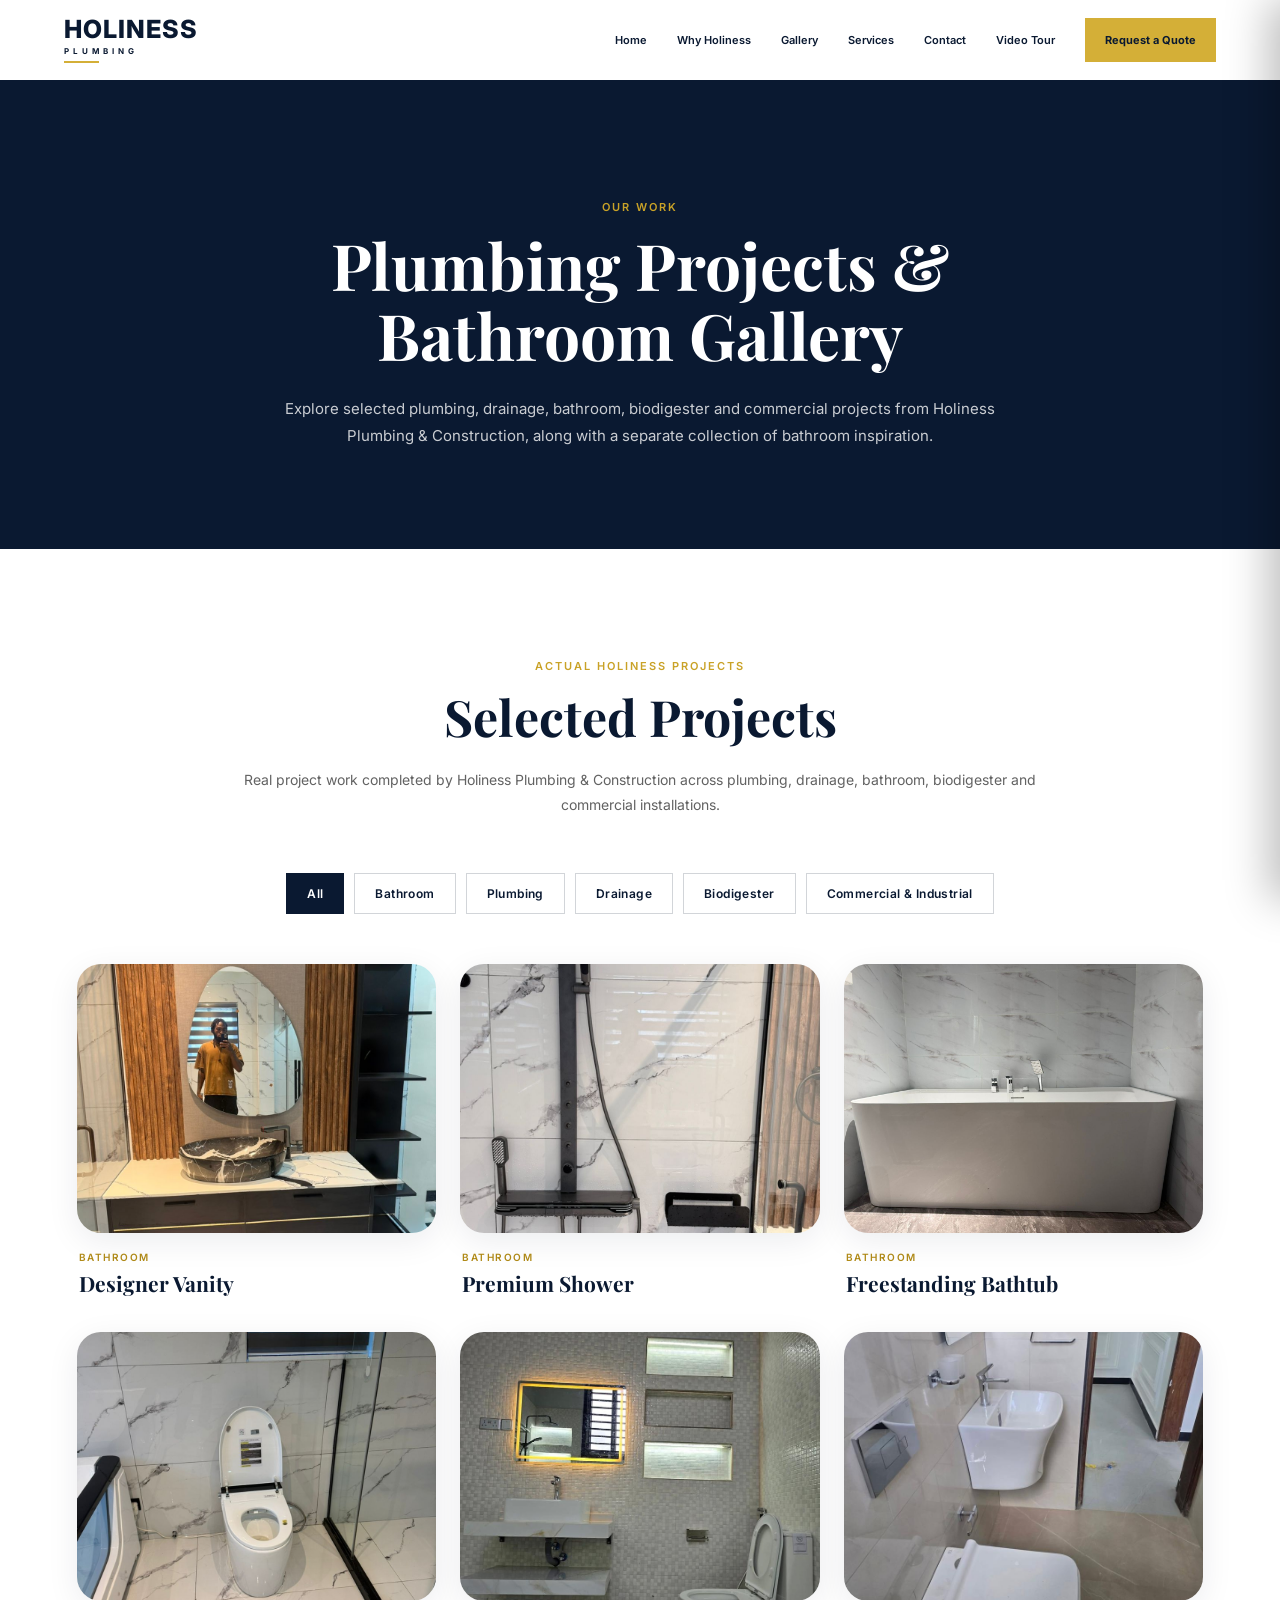
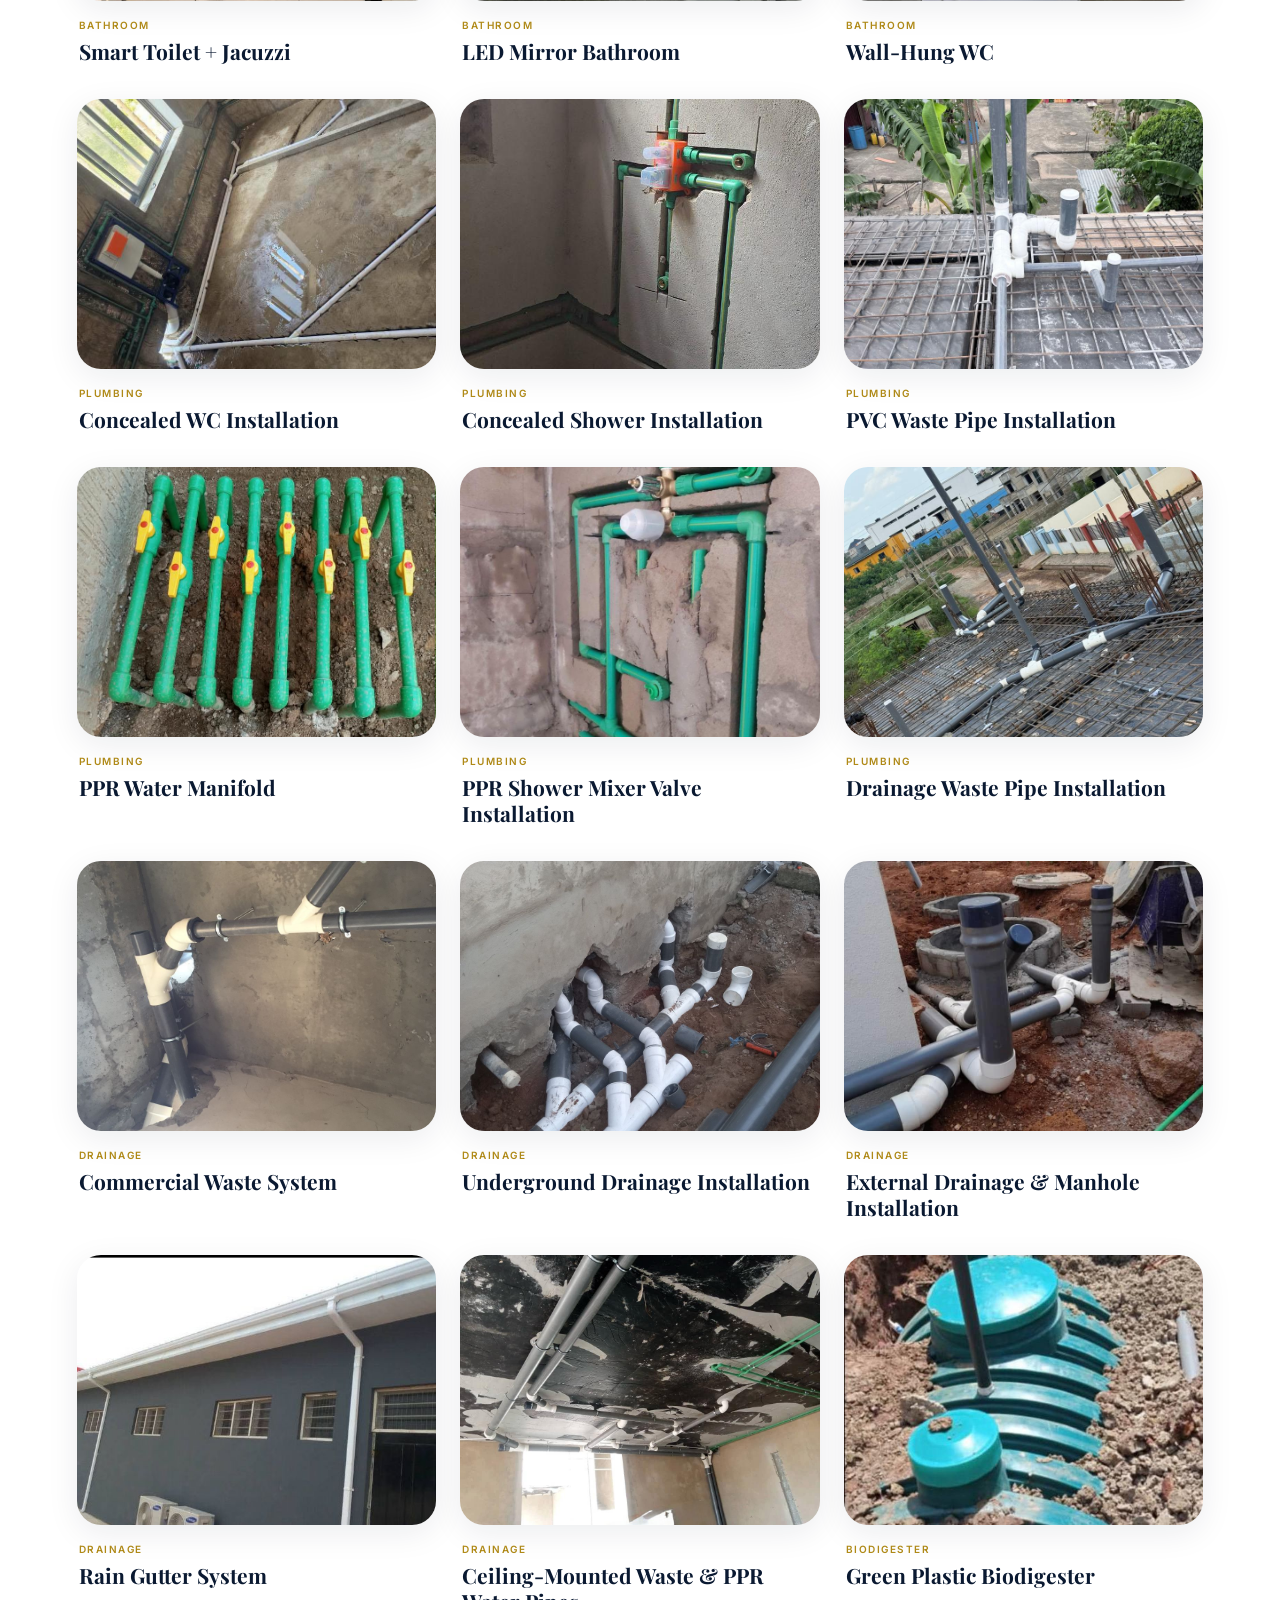
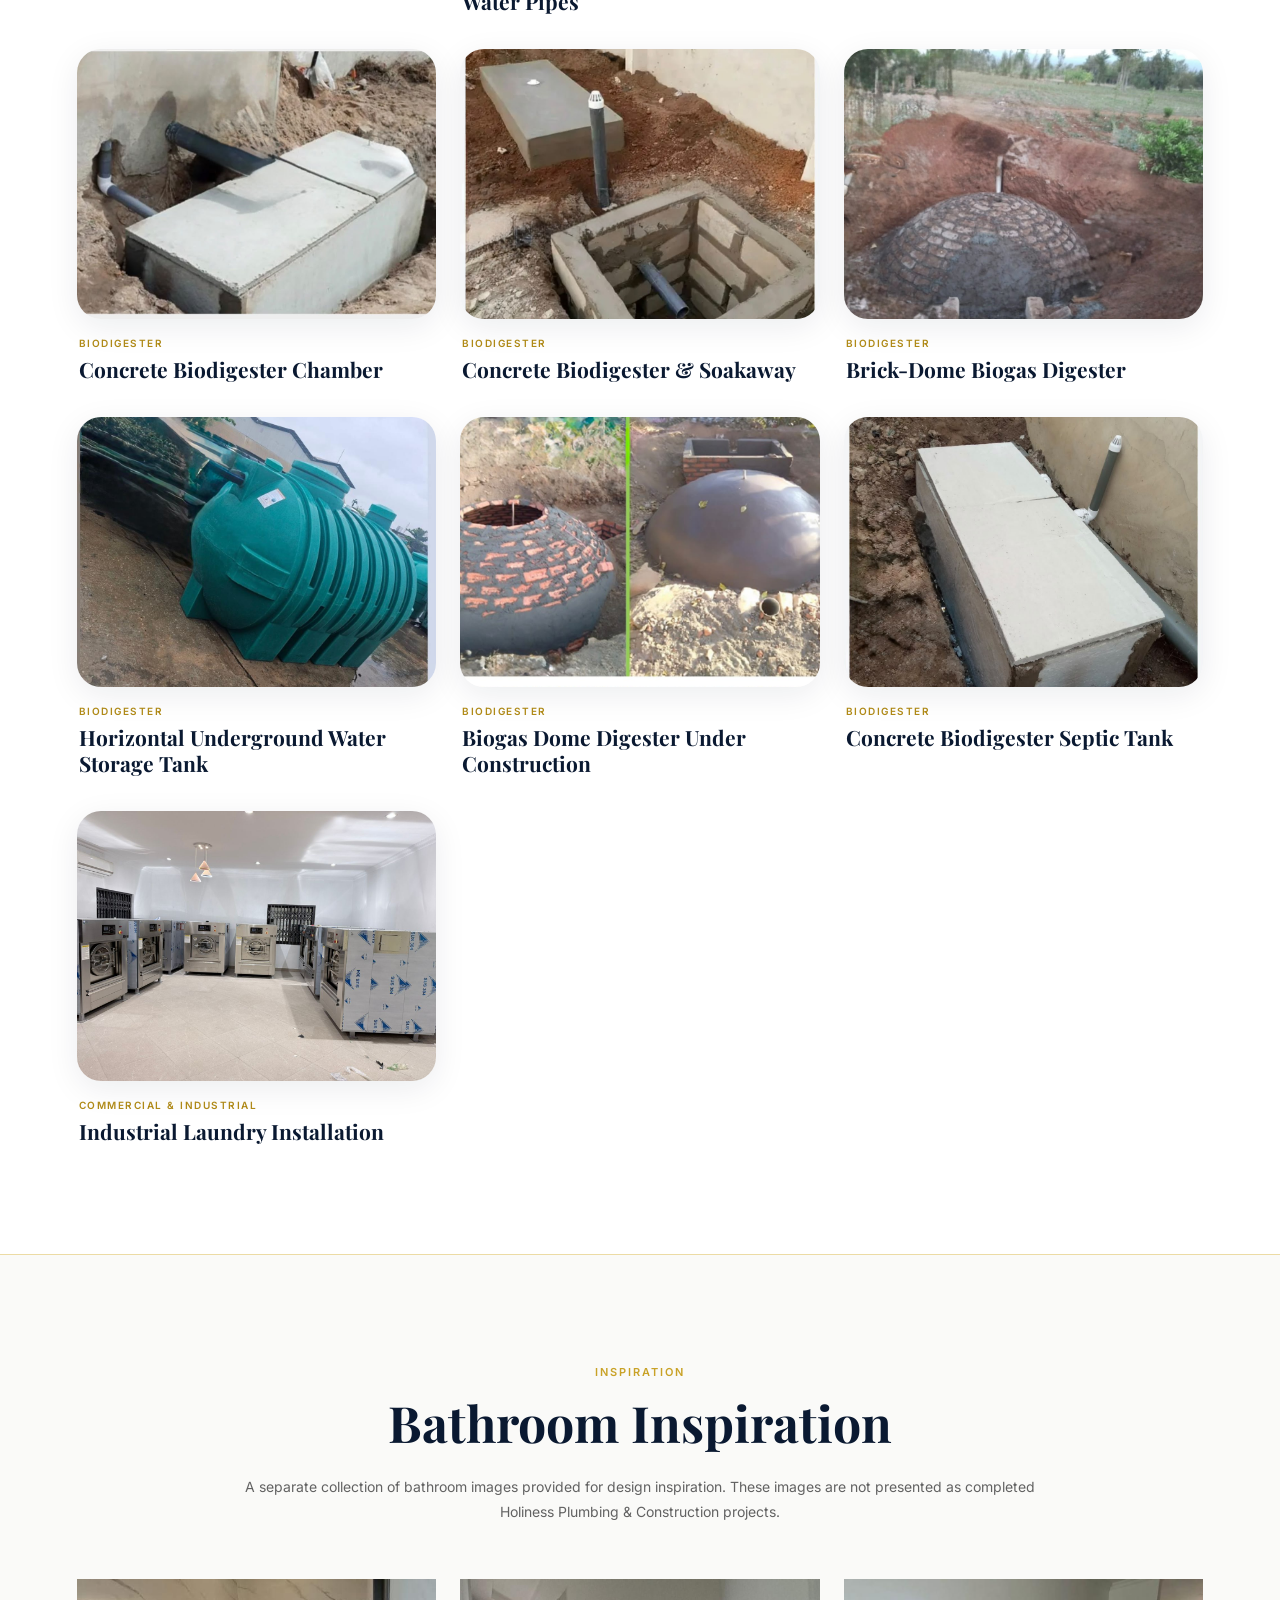
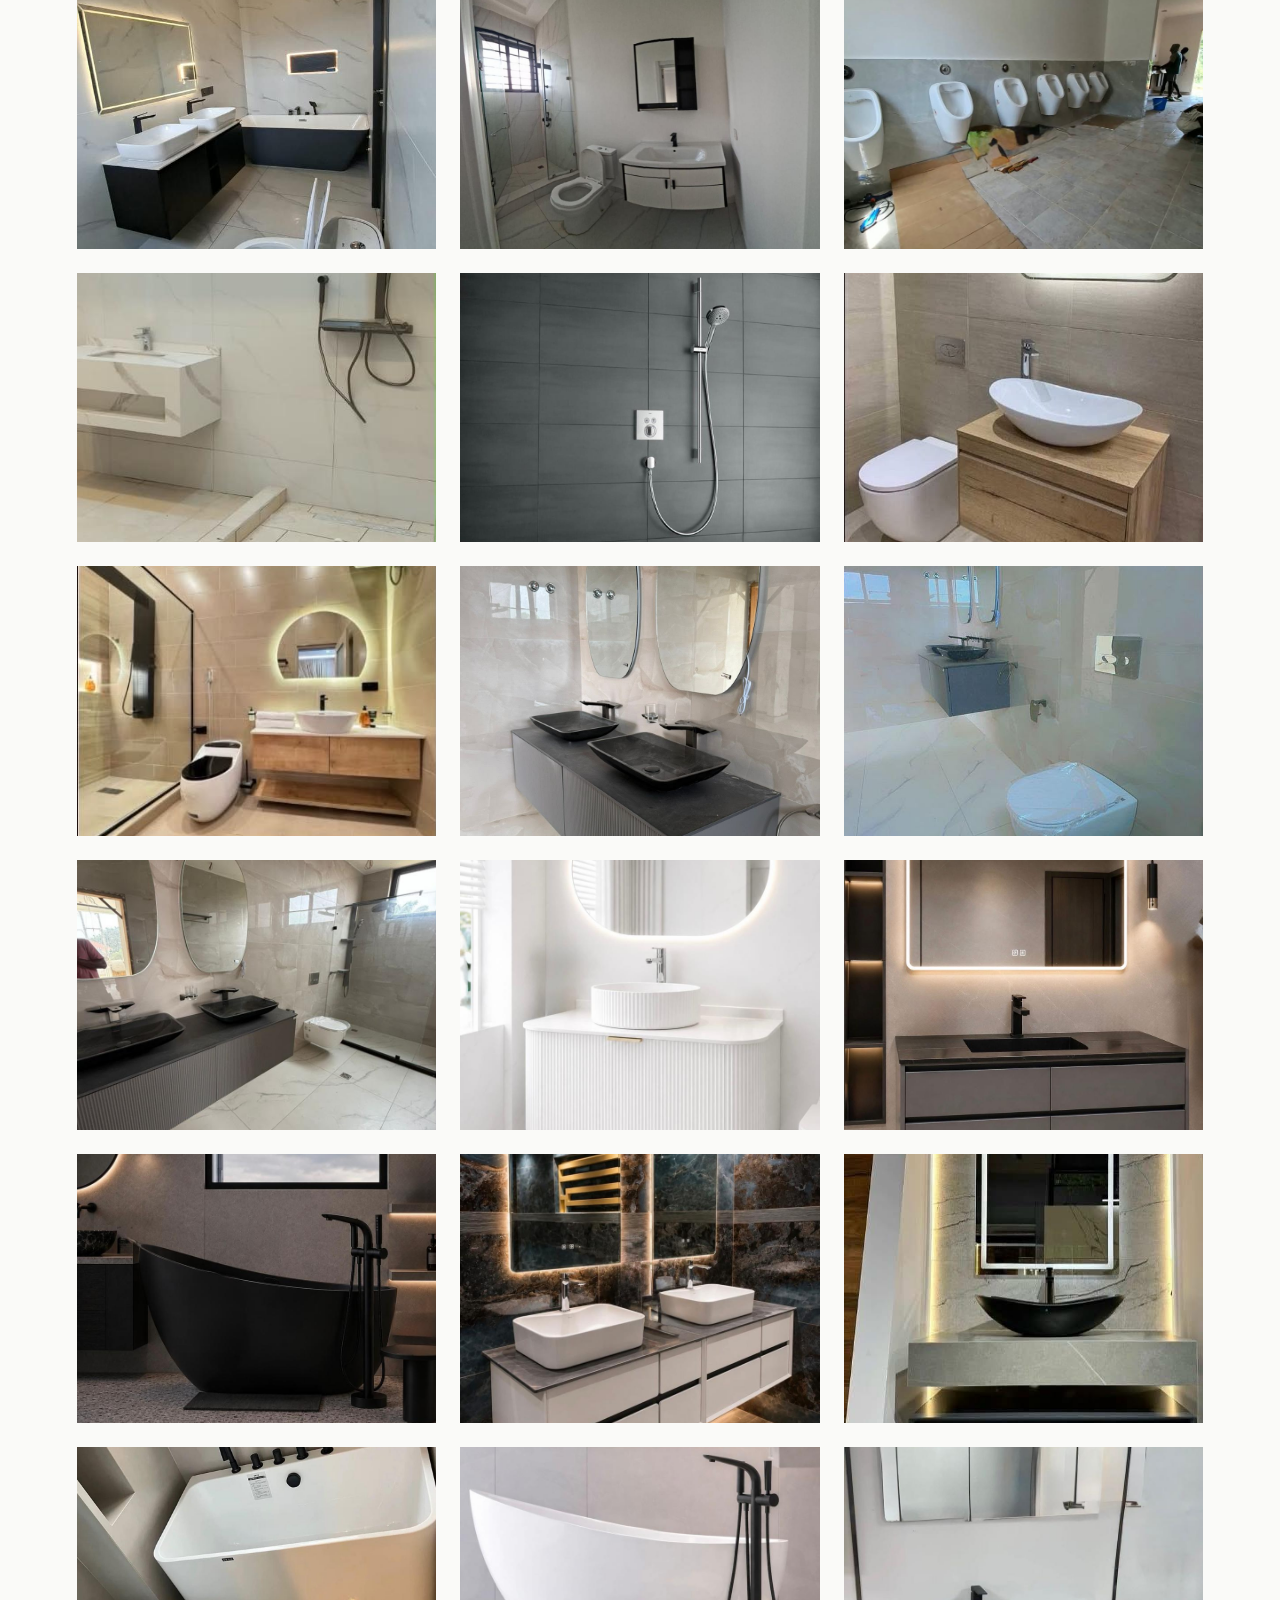
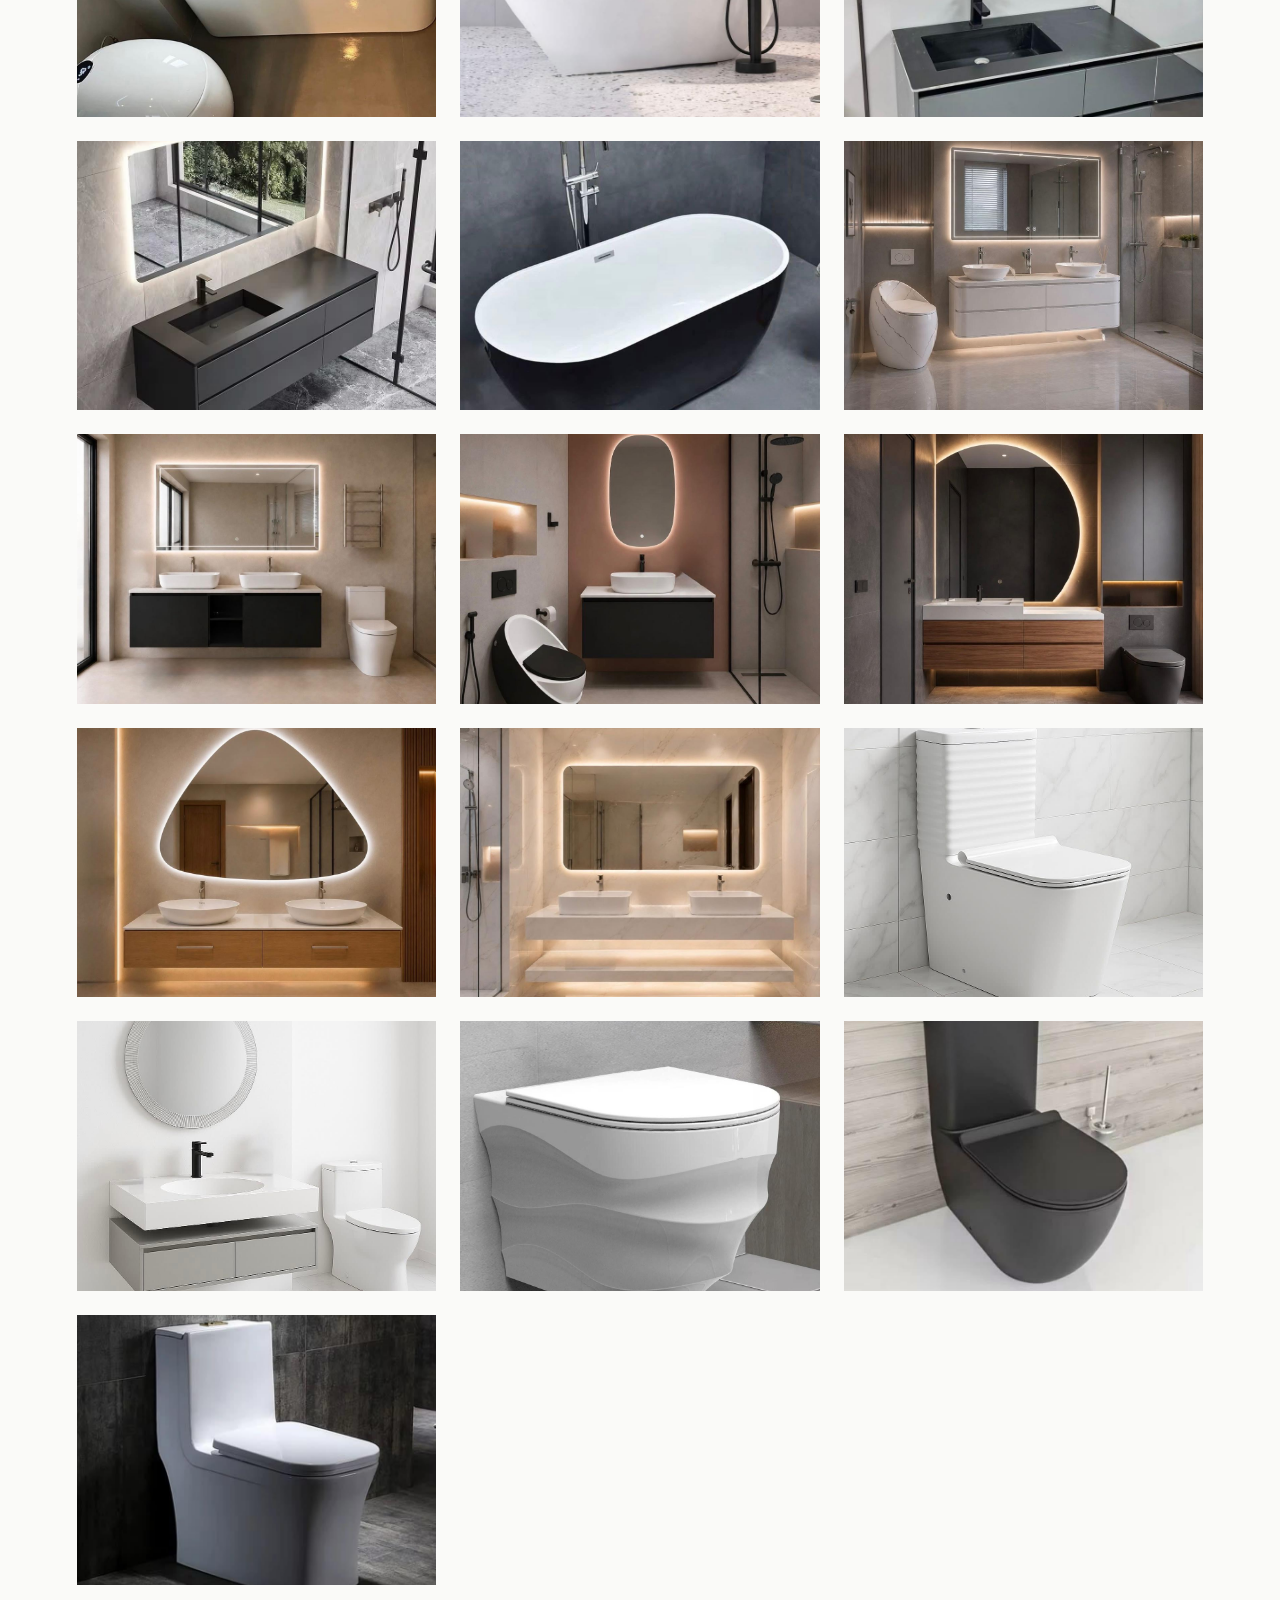
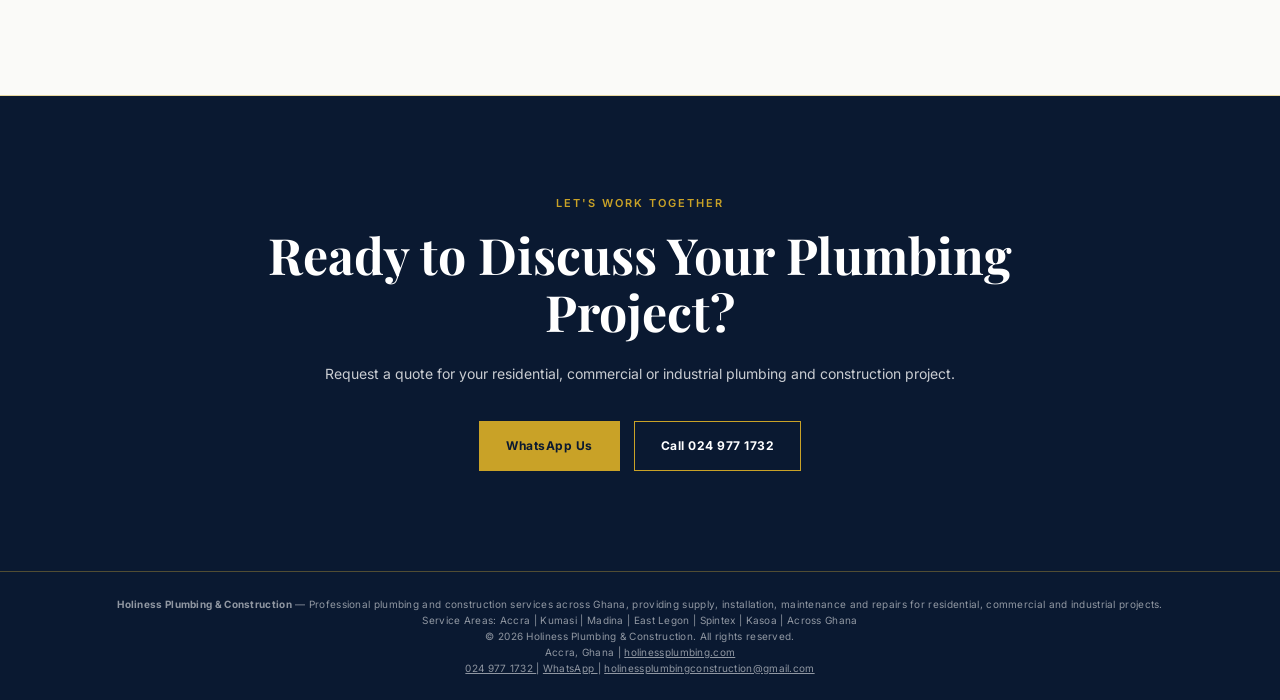
==== commit 4de3c79f: "Use verified Holiness Plumbing footer email consistently" ====
--- a/Holiness Plumbing/gallery.html
+++ b/Holiness Plumbing/gallery.html
@@ -1117,7 +1117,7 @@
         </a>
         |
         <a href="mailto:holinessplumbingconstruction@gmail.com">
-            Agbevejerome0@gmail.com
+            holinessplumbingconstruction@gmail.com
         </a>
     </p>
 
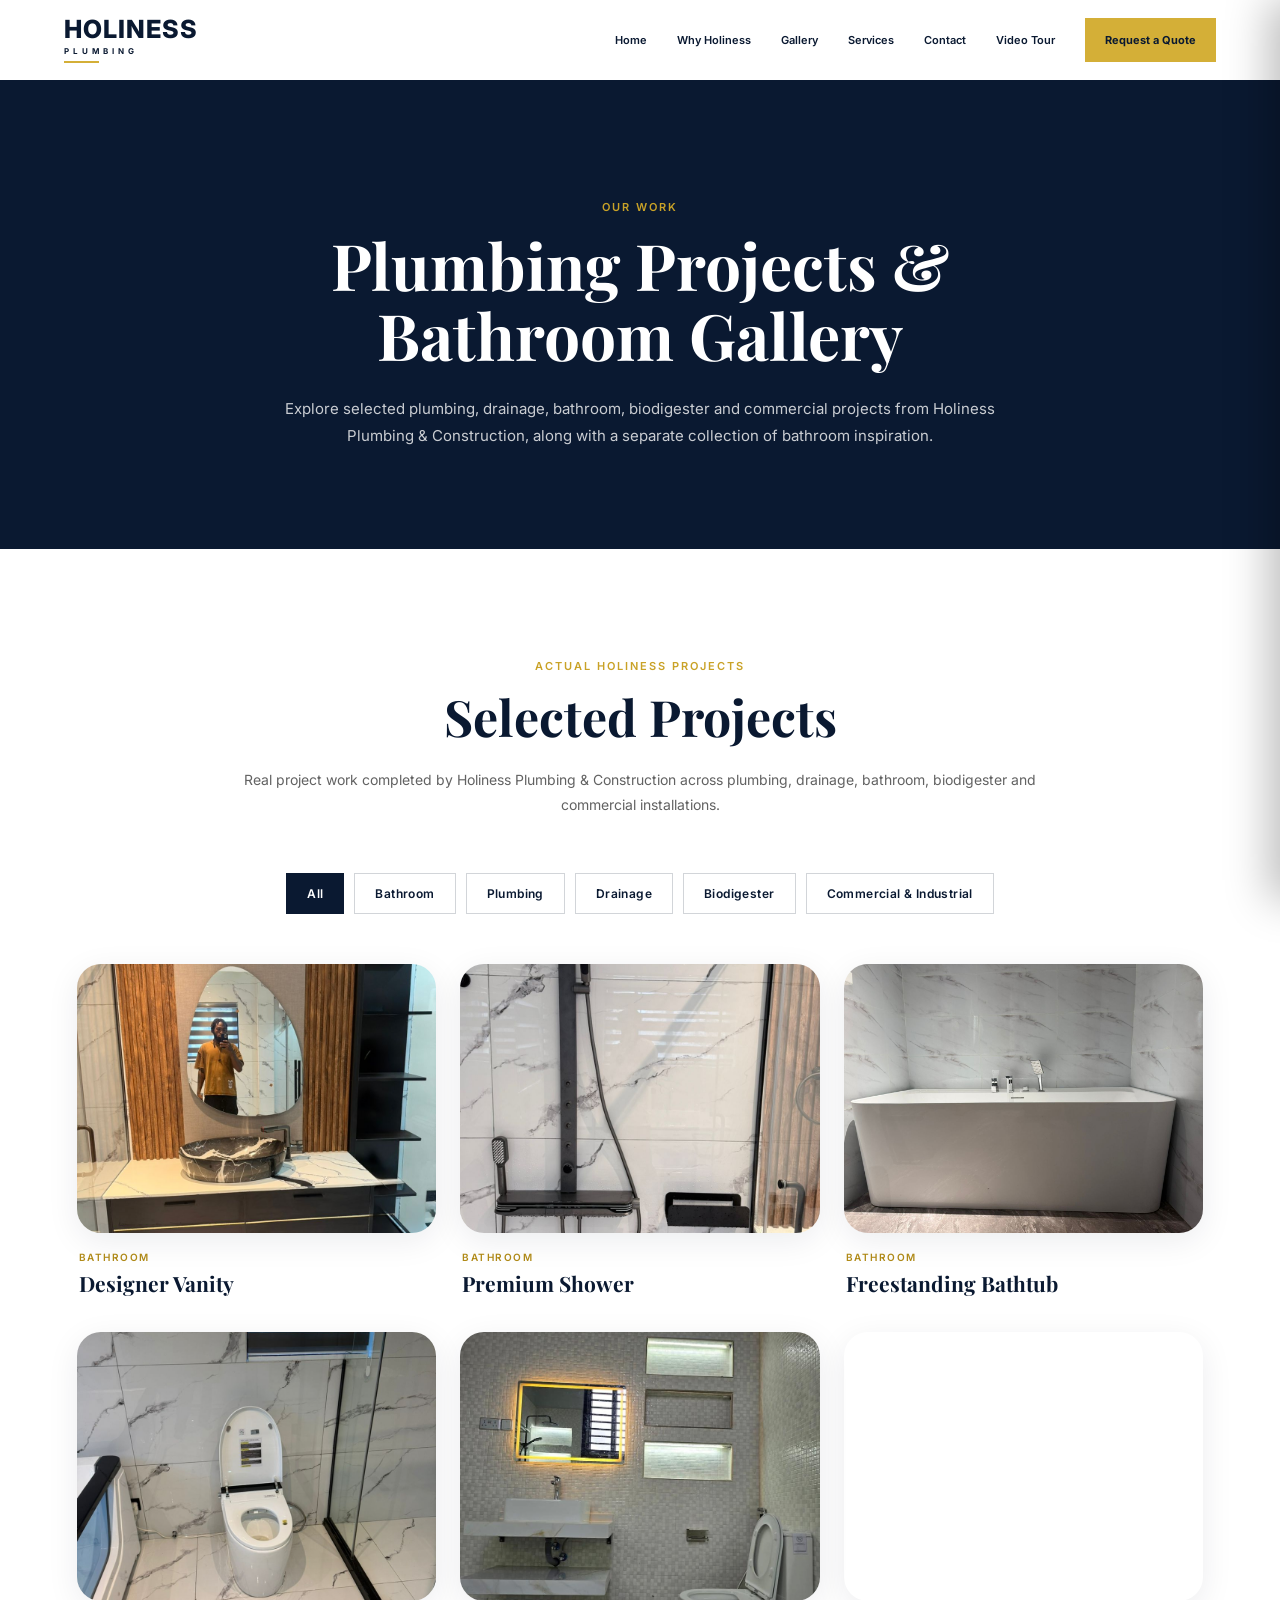
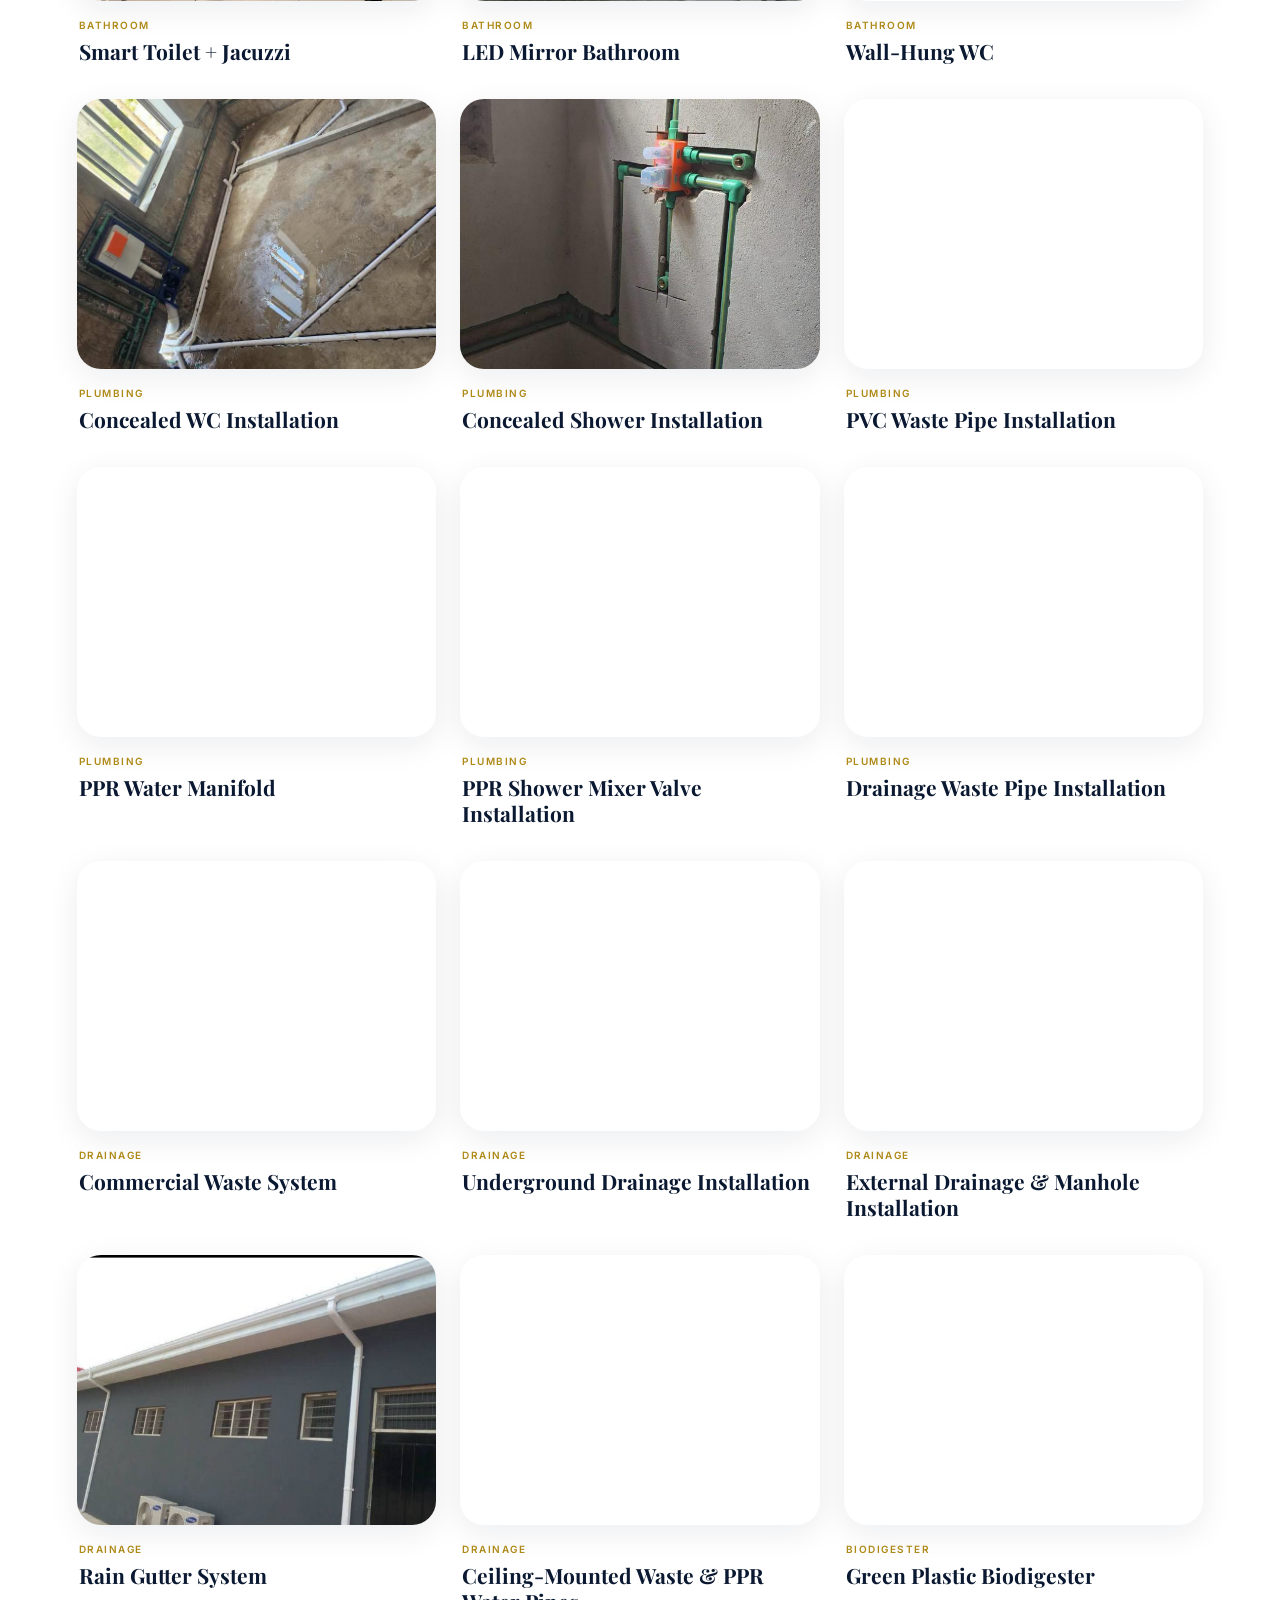
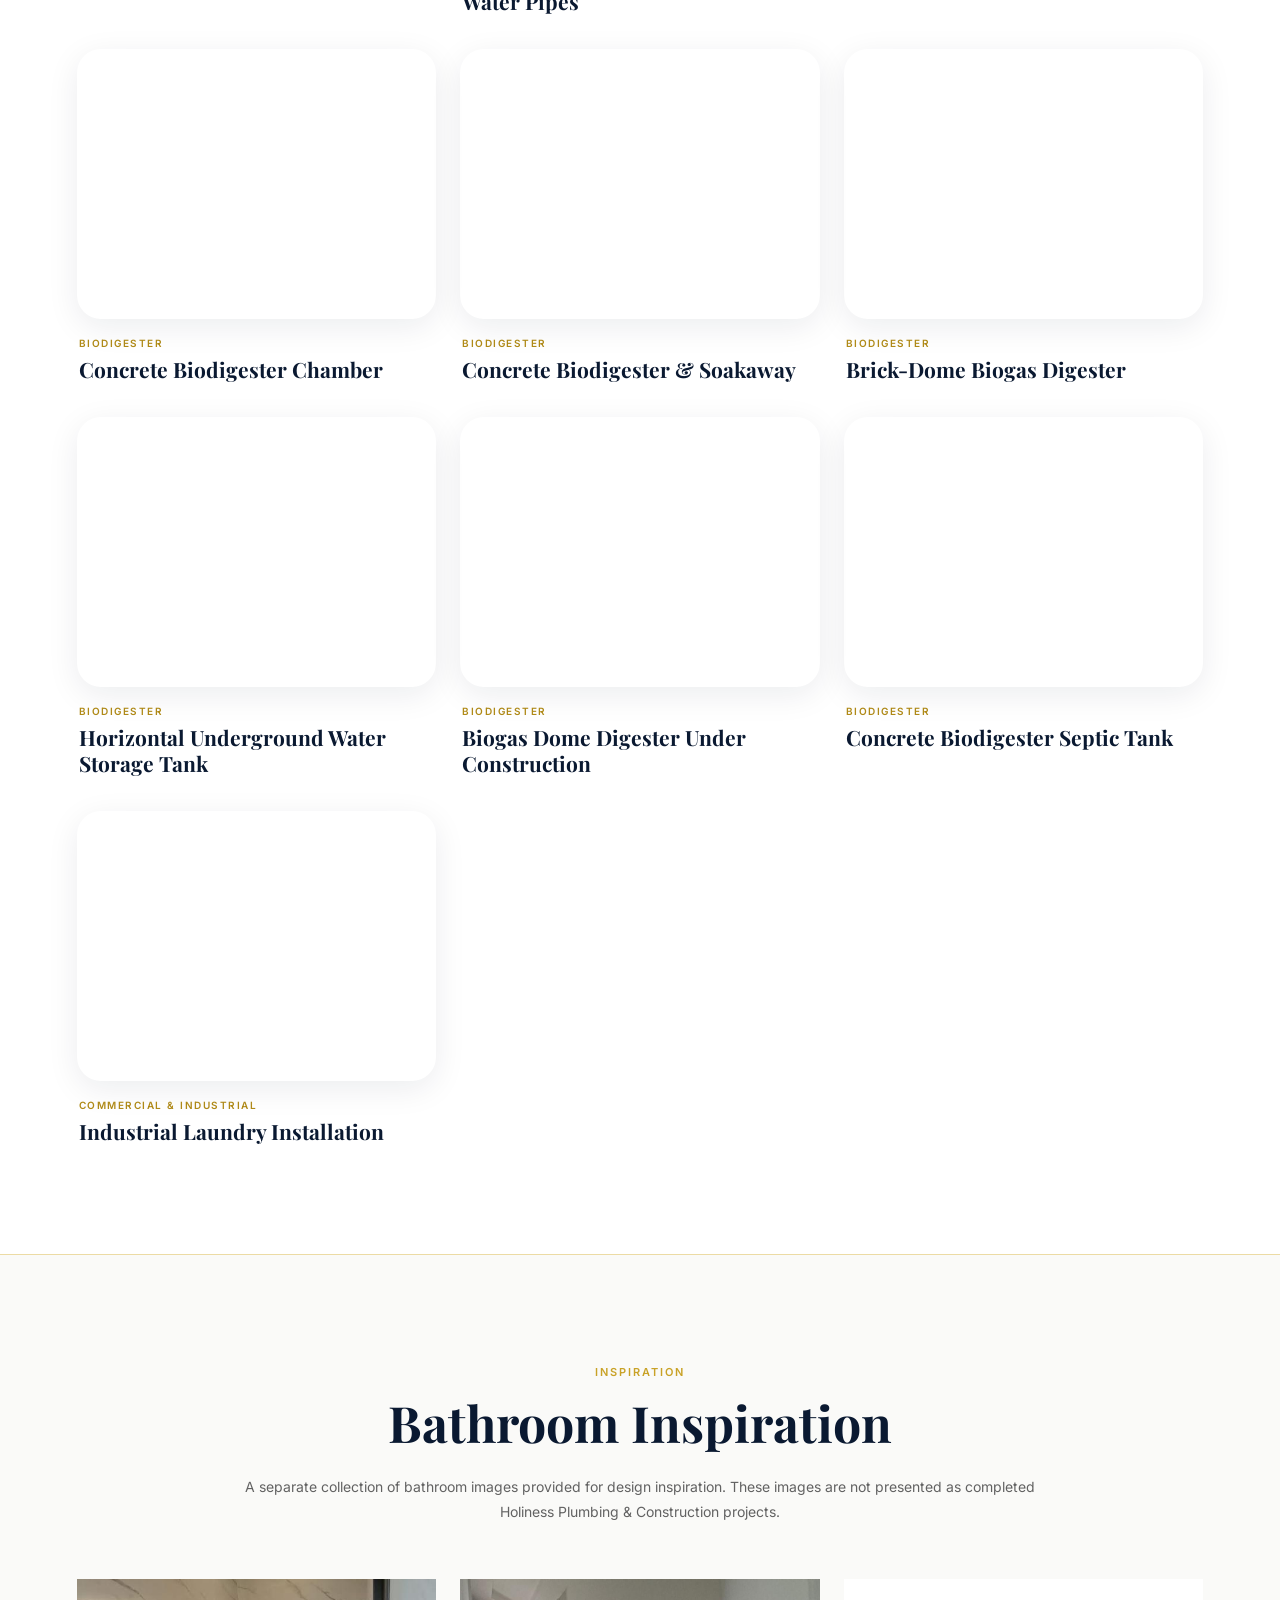
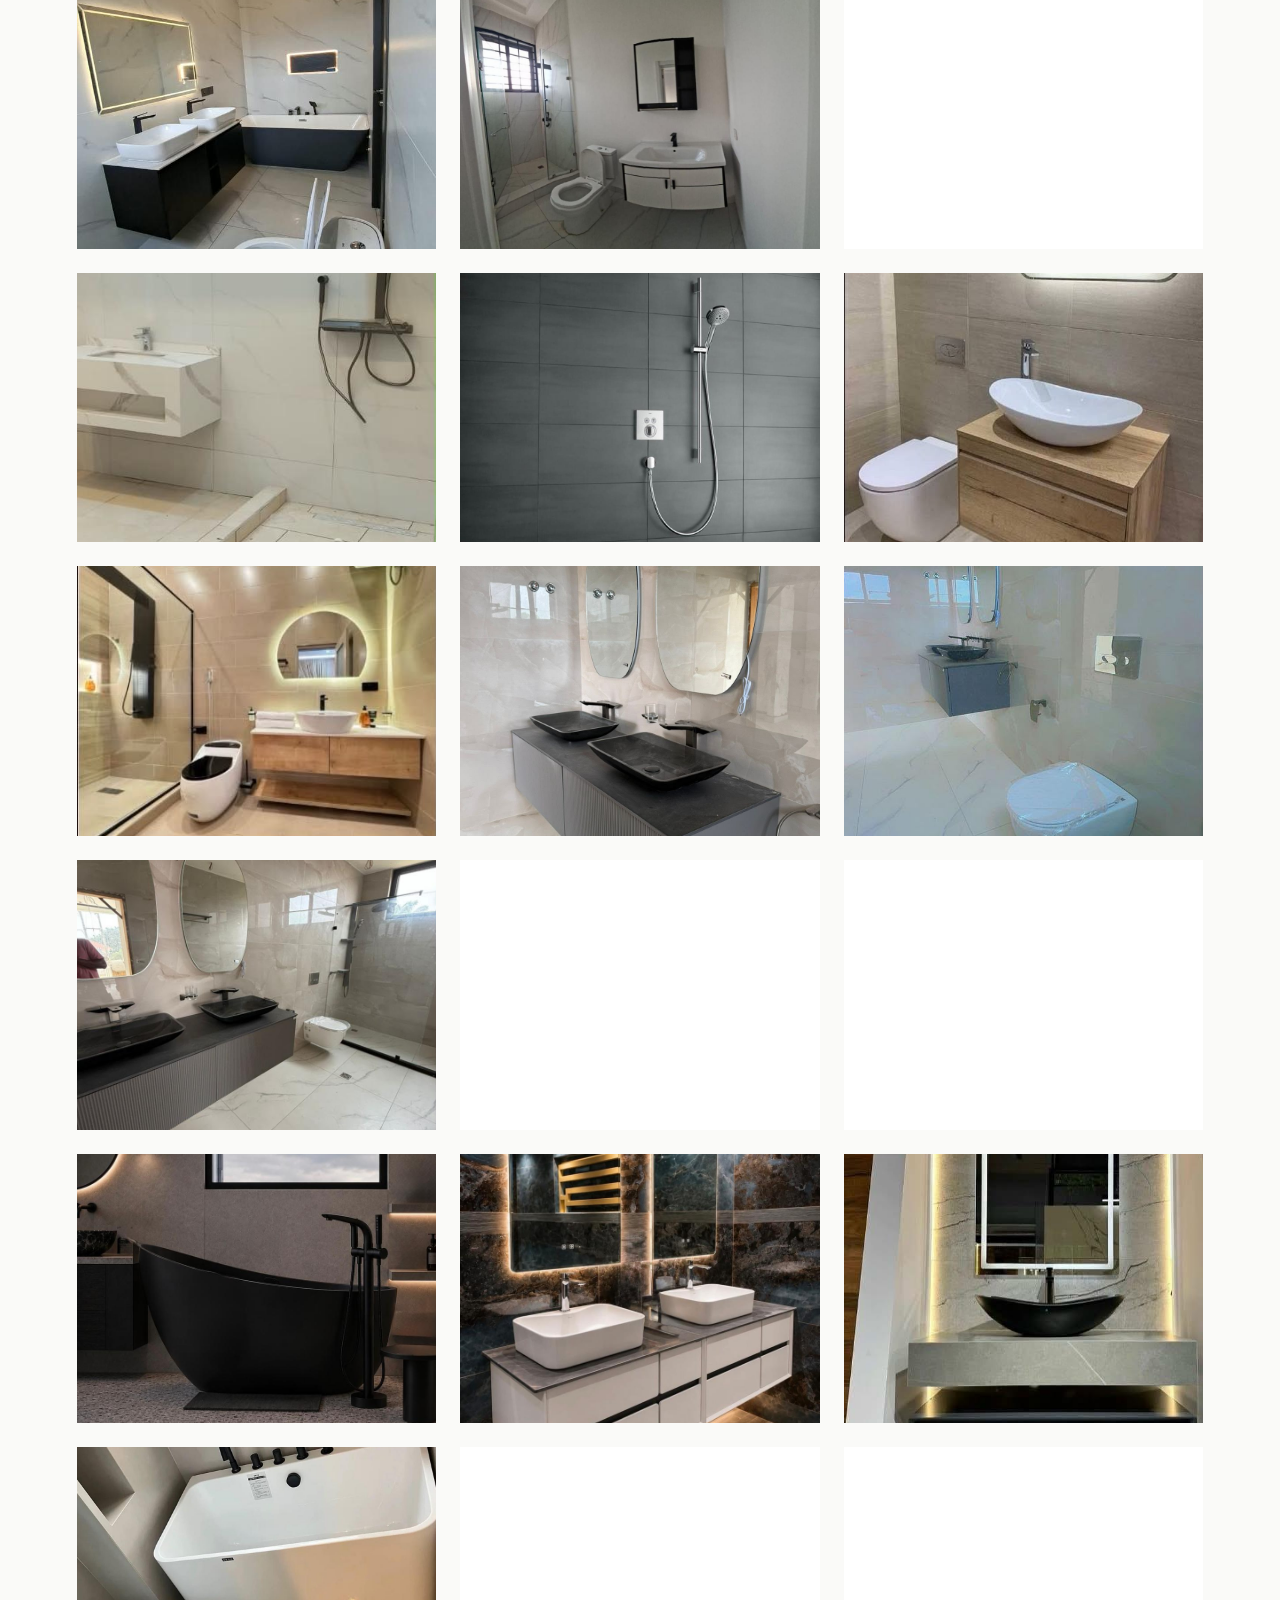
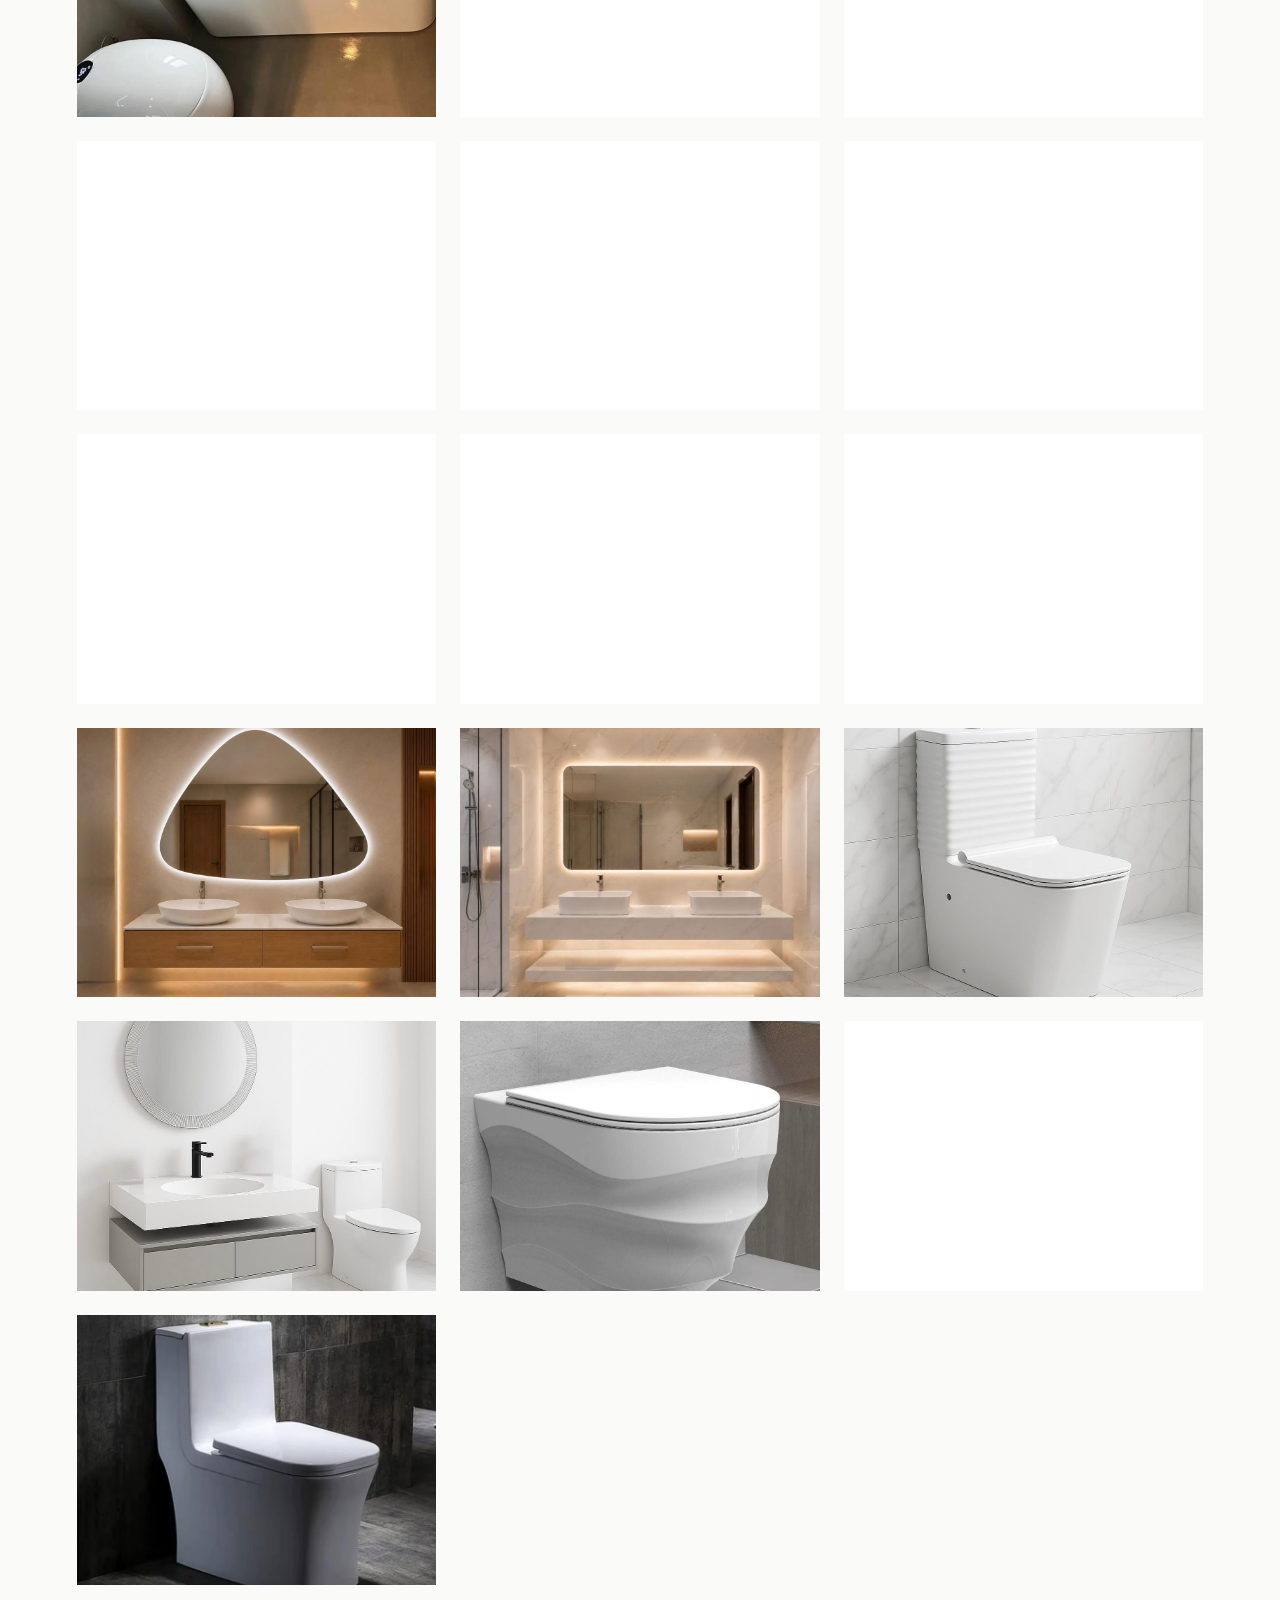
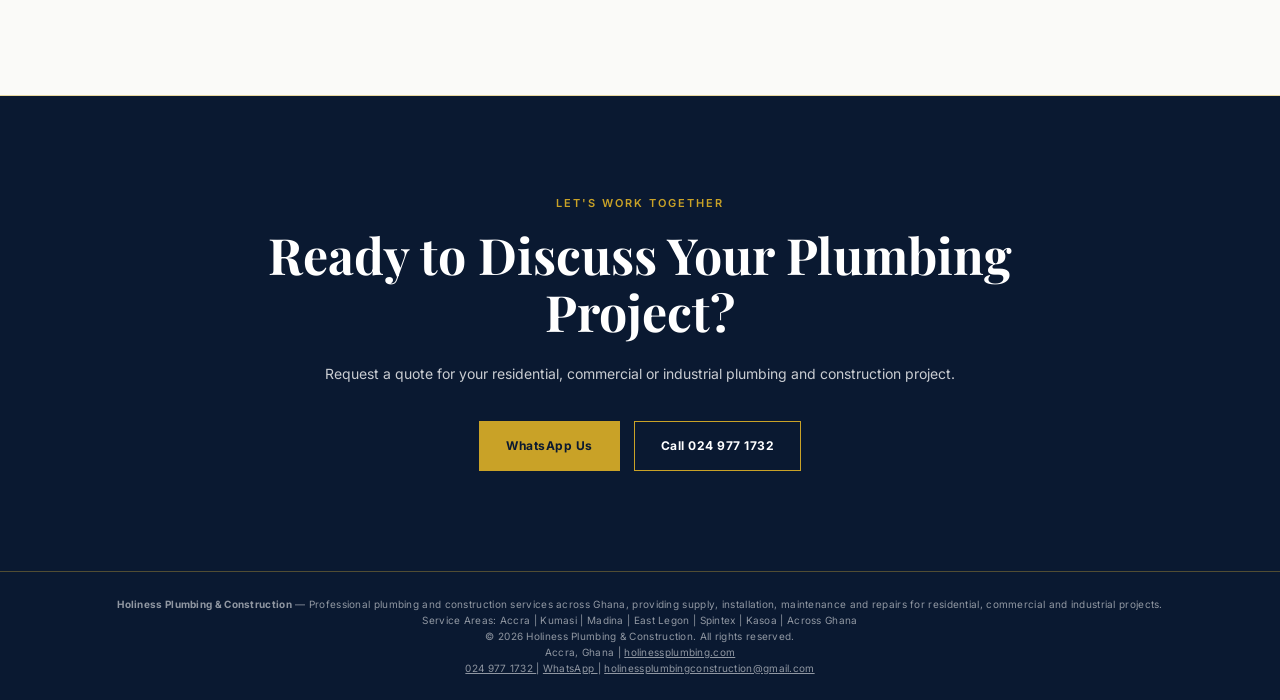
==== commit 9c54bc3a: "Improve Holiness Plumbing image decoding hints" ====
--- a/Holiness Plumbing/gallery.html
+++ b/Holiness Plumbing/gallery.html
@@ -285,7 +285,7 @@
                         data-title="Designer Vanity"
                     >
                         <img
-                            src="assets/initialpictures/05blackmarblevanity.jpg"
+                            decoding="async" src="assets/initialpictures/05blackmarblevanity.jpg"
                             alt="Designer vanity bathroom installation"
                             loading="lazy"
                         >
@@ -308,7 +308,7 @@
                         data-title="Premium Shower"
                     >
                         <img
-                            src="assets/initialpictures/06blackmatteshower.jpg"
+                            decoding="async" src="assets/initialpictures/06blackmatteshower.jpg"
                             alt="Premium black matte shower installation"
                             loading="lazy"
                         >
@@ -331,7 +331,7 @@
                         data-title="Freestanding Bathtub"
                     >
                         <img
-                            src="assets/initialpictures/07freestandingtub.jpg"
+                            decoding="async" src="assets/initialpictures/07freestandingtub.jpg"
                             alt="Freestanding bathtub installation"
                             loading="lazy"
                         >
@@ -354,7 +354,7 @@
                         data-title="Smart Toilet + Jacuzzi"
                     >
                         <img
-                            src="assets/initialpictures/08smarttoiletjacuzzi.jpg"
+                            decoding="async" src="assets/initialpictures/08smarttoiletjacuzzi.jpg"
                             alt="Smart toilet and jacuzzi bathroom installation"
                             loading="lazy"
                         >
@@ -377,7 +377,7 @@
                         data-title="LED Mirror Bathroom"
                     >
                         <img
-                            src="assets/initialpictures/09ledmirror.jpg"
+                            decoding="async" src="assets/initialpictures/09ledmirror.jpg"
                             alt="LED mirror bathroom installation"
                             loading="lazy"
                         >
@@ -400,7 +400,7 @@
                         data-title="Wall-Hung WC"
                     >
                         <img
-                            src="assets/initialpictures/10wallhungwc.jpg"
+                            decoding="async" src="assets/initialpictures/10wallhungwc.jpg"
                             alt="Wall-hung WC installation"
                             loading="lazy"
                         >
@@ -423,7 +423,7 @@
                         data-title="Concealed WC Installation"
                     >
                         <img
-                            src="assets/initialpictures/01concealedwc.jpg"
+                            decoding="async" src="assets/initialpictures/01concealedwc.jpg"
                             alt="Concealed WC installation"
                             loading="lazy"
                         >
@@ -446,7 +446,7 @@
                         data-title="Concealed Shower Installation"
                     >
                         <img
-                            src="assets/initialpictures/12concealedshowerroughin.jpg"
+                            decoding="async" src="assets/initialpictures/12concealedshowerroughin.jpg"
                             alt="Concealed shower installation"
                             loading="lazy"
                         >
@@ -469,7 +469,7 @@
                         data-title="PVC Waste Pipe Installation"
                     >
                         <img
-                            src="assets/images/plumbing/pvc-waste-pipe-installation-concrete-slab-construction.jpg"
+                            decoding="async" src="assets/images/plumbing/pvc-waste-pipe-installation-concrete-slab-construction.jpg"
                             alt="PVC waste pipe installation in concrete slab construction"
                             loading="lazy"
                         >
@@ -492,7 +492,7 @@
                         data-title="PPR Water Manifold"
                     >
                         <img
-                            src="assets/images/plumbing/ppr-water-manifold-8-way-yellow-valves-plumbing-installation.jpg"
+                            decoding="async" src="assets/images/plumbing/ppr-water-manifold-8-way-yellow-valves-plumbing-installation.jpg"
                             alt="PPR water manifold with 8-way yellow valves"
                             loading="lazy"
                         >
@@ -515,7 +515,7 @@
                         data-title="PPR Shower Mixer Valve Installation"
                     >
                         <img
-                            src="assets/images/plumbing/ppr-shower-mixer-valve-installation-wall-chasing.jpg"
+                            decoding="async" src="assets/images/plumbing/ppr-shower-mixer-valve-installation-wall-chasing.jpg"
                             alt="PPR shower mixer valve installation with wall chasing"
                             loading="lazy"
                         >
@@ -538,7 +538,7 @@
                         data-title="Drainage Waste Pipe Installation"
                     >
                         <img
-                            src="assets/images/plumbing/drainage-waste-pipes-laid-on-first-floor-slab-reinforcement.jpg"
+                            decoding="async" src="assets/images/plumbing/drainage-waste-pipes-laid-on-first-floor-slab-reinforcement.jpg"
                             alt="Drainage waste pipes laid on first-floor slab reinforcement"
                             loading="lazy"
                         >
@@ -561,7 +561,7 @@
                         data-title="Commercial Waste System"
                     >
                         <img
-                            src="assets/initialpictures/02ceilingwaste.jpg"
+                            decoding="async" src="assets/initialpictures/02ceilingwaste.jpg"
                             alt="Commercial waste pipe system installation"
                             loading="lazy"
                         >
@@ -584,7 +584,7 @@
                         data-title="Underground Drainage Installation"
                     >
                         <img
-                            src="assets/initialpictures/11undergrounddrainage.jpg"
+                            decoding="async" src="assets/initialpictures/11undergrounddrainage.jpg"
                             alt="Underground drainage installation"
                             loading="lazy"
                         >
@@ -607,7 +607,7 @@
                         data-title="External Drainage &amp; Manhole Installation"
                     >
                         <img
-                            src="assets/images/plumbing/external-drainage-pipe-septic-manhole-installation.jpg"
+                            decoding="async" src="assets/images/plumbing/external-drainage-pipe-septic-manhole-installation.jpg"
                             alt="External drainage pipe and septic manhole installation"
                             loading="lazy"
                         >
@@ -630,7 +630,7 @@
                         data-title="Rain Gutter System"
                     >
                         <img
-                            src="assets/initialpictures/03raingutter.jpg"
+                            decoding="async" src="assets/initialpictures/03raingutter.jpg"
                             alt="Rain gutter system installation"
                             loading="lazy"
                         >
@@ -653,7 +653,7 @@
                         data-title="Ceiling-Mounted Waste &amp; PPR Water Pipes"
                     >
                         <img
-                            src="assets/images/drainage/ceiling-mounted-waste-and-ppr-water-pipes-installation.jpg"
+                            decoding="async" src="assets/images/drainage/ceiling-mounted-waste-and-ppr-water-pipes-installation.jpg"
                             alt="Ceiling-mounted waste and PPR water pipes installation"
                             loading="lazy"
                         >
@@ -676,7 +676,7 @@
                         data-title="Green Plastic Biodigester"
                     >
                         <img
-                            src="assets/images/biodigester/biodigester-septic-tank-installation.jpg"
+                            decoding="async" src="assets/images/biodigester/biodigester-septic-tank-installation.jpg"
                             alt="Green plastic biodigester installation"
                             loading="lazy"
                         >
@@ -699,7 +699,7 @@
                         data-title="Concrete Biodigester Chamber"
                     >
                         <img
-                            src="assets/images/biodigester/concrete-biodigester-chamber-drainage-connection.jpg"
+                            decoding="async" src="assets/images/biodigester/concrete-biodigester-chamber-drainage-connection.jpg"
                             alt="Concrete biodigester chamber and drainage connection"
                             loading="lazy"
                         >
@@ -722,7 +722,7 @@
                         data-title="Concrete Biodigester &amp; Soakaway"
                     >
                         <img
-                            src="assets/images/biodigester/concrete-biodigester-soakaway-pit-installation.jpg"
+                            decoding="async" src="assets/images/biodigester/concrete-biodigester-soakaway-pit-installation.jpg"
                             alt="Concrete biodigester and soakaway installation"
                             loading="lazy"
                         >
@@ -745,7 +745,7 @@
                         data-title="Brick-Dome Biogas Digester"
                     >
                         <img
-                            src="assets/images/biodigester/brick-dome-biodigester-biogas-digester-construction.jpg"
+                            decoding="async" src="assets/images/biodigester/brick-dome-biodigester-biogas-digester-construction.jpg"
                             alt="Brick-dome biogas digester construction"
                             loading="lazy"
                         >
@@ -768,7 +768,7 @@
                         data-title="Horizontal Underground Water Storage Tank"
                     >
                         <img
-                            src="assets/images/biodigester/horizontal-underground-water-storage-tank.jpg"
+                            decoding="async" src="assets/images/biodigester/horizontal-underground-water-storage-tank.jpg"
                             alt="Horizontal underground water storage tank"
                             loading="lazy"
                         >
@@ -791,7 +791,7 @@
                         data-title="Biogas Dome Digester Under Construction"
                     >
                         <img
-                            src="assets/images/biodigester/biogas-dome-digester-under-construction.jpg"
+                            decoding="async" src="assets/images/biodigester/biogas-dome-digester-under-construction.jpg"
                             alt="Biogas dome digester under construction"
                             loading="lazy"
                         >
@@ -814,7 +814,7 @@
                         data-title="Concrete Biodigester Septic Tank"
                     >
                         <img
-                            src="assets/images/biodigester/concrete-biodigester-septic-tank-with-vent-pipe.jpg"
+                            decoding="async" src="assets/images/biodigester/concrete-biodigester-septic-tank-with-vent-pipe.jpg"
                             alt="Concrete biodigester septic tank with vent pipe"
                             loading="lazy"
                         >
@@ -837,7 +837,7 @@
                         data-title="Industrial Laundry Installation"
                     >
                         <img
-                            src="assets/images/commercial/industriallaundry.jpg"
+                            decoding="async" src="assets/images/commercial/industriallaundry.jpg"
                             alt="Industrial laundry installation"
                             loading="lazy"
                         >
@@ -879,127 +879,127 @@
             <div class="inspiration-grid">
 
                 <figure class="inspiration-item">
-                    <img src="assets/images/bathroom/IMG-20260905-WA0022.jpg" alt="" loading="lazy">
-                </figure>
-
-                <figure class="inspiration-item">
-                    <img src="assets/images/bathroom/IMG-20260905-WA0023.jpg" alt="" loading="lazy">
-                </figure>
-
-                <figure class="inspiration-item">
-                    <img src="assets/images/bathroom/IMG-20260905-WA0024.jpg" alt="" loading="lazy">
-                </figure>
-
-                <figure class="inspiration-item">
-                    <img src="assets/images/bathroom/IMG-20260905-WA0026.jpg" alt="" loading="lazy">
-                </figure>
-
-                <figure class="inspiration-item">
-                    <img src="assets/images/bathroom/IMG-20260905-WA0031.jpg" alt="" loading="lazy">
-                </figure>
-
-                <figure class="inspiration-item">
-                    <img src="assets/images/bathroom/IMG-20260905-WA0039.jpg" alt="" loading="lazy">
-                </figure>
-
-                <figure class="inspiration-item">
-                    <img src="assets/images/bathroom/IMG-20260905-WA0040.jpg" alt="" loading="lazy">
-                </figure>
-
-                <figure class="inspiration-item">
-                    <img src="assets/images/bathroom/IMG-20260905-WA0041.jpg" alt="" loading="lazy">
-                </figure>
-
-                <figure class="inspiration-item">
-                    <img src="assets/images/bathroom/IMG-20260905-WA0044.jpg" alt="" loading="lazy">
-                </figure>
-
-                <figure class="inspiration-item">
-                    <img src="assets/images/bathroom/IMG-20260905-WA0045.jpg" alt="" loading="lazy">
-                </figure>
-
-                <figure class="inspiration-item">
-                    <img src="assets/images/bathroom/IMG-20260905-WA0061.jpg" alt="" loading="lazy">
-                </figure>
-
-                <figure class="inspiration-item">
-                    <img src="assets/images/bathroom/IMG-20260905-WA0063.jpg" alt="" loading="lazy">
-                </figure>
-
-                <figure class="inspiration-item">
-                    <img src="assets/images/bathroom/IMG-20260905-WA0064.jpg" alt="" loading="lazy">
-                </figure>
-
-                <figure class="inspiration-item">
-                    <img src="assets/images/bathroom/IMG-20260905-WA0066.jpg" alt="" loading="lazy">
-                </figure>
-
-                <figure class="inspiration-item">
-                    <img src="assets/images/bathroom/IMG-20260905-WA0067.jpg" alt="" loading="lazy">
-                </figure>
-
-                <figure class="inspiration-item">
-                    <img src="assets/images/bathroom/IMG-20260905-WA0068.jpg" alt="" loading="lazy">
-                </figure>
-
-                <figure class="inspiration-item">
-                    <img src="assets/images/bathroom/IMG-20260905-WA0069.jpg" alt="" loading="lazy">
-                </figure>
-
-                <figure class="inspiration-item">
-                    <img src="assets/images/bathroom/IMG-20260905-WA0070.jpg" alt="" loading="lazy">
-                </figure>
-
-                <figure class="inspiration-item">
-                    <img src="assets/images/bathroom/IMG-20260905-WA0072.jpg" alt="" loading="lazy">
-                </figure>
-
-                <figure class="inspiration-item">
-                    <img src="assets/images/bathroom/IMG-20260905-WA0073.jpg" alt="" loading="lazy">
-                </figure>
-
-                <figure class="inspiration-item">
-                    <img src="assets/images/bathroom/IMG-20260905-WA0074.jpg" alt="" loading="lazy">
-                </figure>
-
-                <figure class="inspiration-item">
-                    <img src="assets/images/bathroom/IMG-20260905-WA0076.jpg" alt="" loading="lazy">
-                </figure>
-
-                <figure class="inspiration-item">
-                    <img src="assets/images/bathroom/IMG-20260905-WA0077.jpg" alt="" loading="lazy">
-                </figure>
-
-                <figure class="inspiration-item">
-                    <img src="assets/images/bathroom/IMG-20260905-WA0104.jpg" alt="" loading="lazy">
-                </figure>
-
-                <figure class="inspiration-item">
-                    <img src="assets/images/bathroom/IMG-20260905-WA0105.jpg" alt="" loading="lazy">
-                </figure>
-
-                <figure class="inspiration-item">
-                    <img src="assets/images/bathroom/IMG-20260905-WA0106.jpg" alt="" loading="lazy">
-                </figure>
-
-                <figure class="inspiration-item">
-                    <img src="assets/images/bathroom/IMG-20260905-WA0108.jpg" alt="" loading="lazy">
-                </figure>
-
-                <figure class="inspiration-item">
-                    <img src="assets/images/bathroom/IMG-20260905-WA0109.jpg" alt="" loading="lazy">
-                </figure>
-
-                <figure class="inspiration-item">
-                    <img src="assets/images/bathroom/IMG-20260905-WA0110.jpg" alt="" loading="lazy">
-                </figure>
-
-                <figure class="inspiration-item">
-                    <img src="assets/images/bathroom/IMG-20260905-WA0111.jpg" alt="" loading="lazy">
-                </figure>
-
-                <figure class="inspiration-item">
-                    <img src="assets/images/bathroom/IMG-20260905-WA0112.jpg" alt="" loading="lazy">
+                    <img decoding="async" src="assets/images/bathroom/IMG-20260905-WA0022.jpg" alt="" loading="lazy">
+                </figure>
+
+                <figure class="inspiration-item">
+                    <img decoding="async" src="assets/images/bathroom/IMG-20260905-WA0023.jpg" alt="" loading="lazy">
+                </figure>
+
+                <figure class="inspiration-item">
+                    <img decoding="async" src="assets/images/bathroom/IMG-20260905-WA0024.jpg" alt="" loading="lazy">
+                </figure>
+
+                <figure class="inspiration-item">
+                    <img decoding="async" src="assets/images/bathroom/IMG-20260905-WA0026.jpg" alt="" loading="lazy">
+                </figure>
+
+                <figure class="inspiration-item">
+                    <img decoding="async" src="assets/images/bathroom/IMG-20260905-WA0031.jpg" alt="" loading="lazy">
+                </figure>
+
+                <figure class="inspiration-item">
+                    <img decoding="async" src="assets/images/bathroom/IMG-20260905-WA0039.jpg" alt="" loading="lazy">
+                </figure>
+
+                <figure class="inspiration-item">
+                    <img decoding="async" src="assets/images/bathroom/IMG-20260905-WA0040.jpg" alt="" loading="lazy">
+                </figure>
+
+                <figure class="inspiration-item">
+                    <img decoding="async" src="assets/images/bathroom/IMG-20260905-WA0041.jpg" alt="" loading="lazy">
+                </figure>
+
+                <figure class="inspiration-item">
+                    <img decoding="async" src="assets/images/bathroom/IMG-20260905-WA0044.jpg" alt="" loading="lazy">
+                </figure>
+
+                <figure class="inspiration-item">
+                    <img decoding="async" src="assets/images/bathroom/IMG-20260905-WA0045.jpg" alt="" loading="lazy">
+                </figure>
+
+                <figure class="inspiration-item">
+                    <img decoding="async" src="assets/images/bathroom/IMG-20260905-WA0061.jpg" alt="" loading="lazy">
+                </figure>
+
+                <figure class="inspiration-item">
+                    <img decoding="async" src="assets/images/bathroom/IMG-20260905-WA0063.jpg" alt="" loading="lazy">
+                </figure>
+
+                <figure class="inspiration-item">
+                    <img decoding="async" src="assets/images/bathroom/IMG-20260905-WA0064.jpg" alt="" loading="lazy">
+                </figure>
+
+                <figure class="inspiration-item">
+                    <img decoding="async" src="assets/images/bathroom/IMG-20260905-WA0066.jpg" alt="" loading="lazy">
+                </figure>
+
+                <figure class="inspiration-item">
+                    <img decoding="async" src="assets/images/bathroom/IMG-20260905-WA0067.jpg" alt="" loading="lazy">
+                </figure>
+
+                <figure class="inspiration-item">
+                    <img decoding="async" src="assets/images/bathroom/IMG-20260905-WA0068.jpg" alt="" loading="lazy">
+                </figure>
+
+                <figure class="inspiration-item">
+                    <img decoding="async" src="assets/images/bathroom/IMG-20260905-WA0069.jpg" alt="" loading="lazy">
+                </figure>
+
+                <figure class="inspiration-item">
+                    <img decoding="async" src="assets/images/bathroom/IMG-20260905-WA0070.jpg" alt="" loading="lazy">
+                </figure>
+
+                <figure class="inspiration-item">
+                    <img decoding="async" src="assets/images/bathroom/IMG-20260905-WA0072.jpg" alt="" loading="lazy">
+                </figure>
+
+                <figure class="inspiration-item">
+                    <img decoding="async" src="assets/images/bathroom/IMG-20260905-WA0073.jpg" alt="" loading="lazy">
+                </figure>
+
+                <figure class="inspiration-item">
+                    <img decoding="async" src="assets/images/bathroom/IMG-20260905-WA0074.jpg" alt="" loading="lazy">
+                </figure>
+
+                <figure class="inspiration-item">
+                    <img decoding="async" src="assets/images/bathroom/IMG-20260905-WA0076.jpg" alt="" loading="lazy">
+                </figure>
+
+                <figure class="inspiration-item">
+                    <img decoding="async" src="assets/images/bathroom/IMG-20260905-WA0077.jpg" alt="" loading="lazy">
+                </figure>
+
+                <figure class="inspiration-item">
+                    <img decoding="async" src="assets/images/bathroom/IMG-20260905-WA0104.jpg" alt="" loading="lazy">
+                </figure>
+
+                <figure class="inspiration-item">
+                    <img decoding="async" src="assets/images/bathroom/IMG-20260905-WA0105.jpg" alt="" loading="lazy">
+                </figure>
+
+                <figure class="inspiration-item">
+                    <img decoding="async" src="assets/images/bathroom/IMG-20260905-WA0106.jpg" alt="" loading="lazy">
+                </figure>
+
+                <figure class="inspiration-item">
+                    <img decoding="async" src="assets/images/bathroom/IMG-20260905-WA0108.jpg" alt="" loading="lazy">
+                </figure>
+
+                <figure class="inspiration-item">
+                    <img decoding="async" src="assets/images/bathroom/IMG-20260905-WA0109.jpg" alt="" loading="lazy">
+                </figure>
+
+                <figure class="inspiration-item">
+                    <img decoding="async" src="assets/images/bathroom/IMG-20260905-WA0110.jpg" alt="" loading="lazy">
+                </figure>
+
+                <figure class="inspiration-item">
+                    <img decoding="async" src="assets/images/bathroom/IMG-20260905-WA0111.jpg" alt="" loading="lazy">
+                </figure>
+
+                <figure class="inspiration-item">
+                    <img decoding="async" src="assets/images/bathroom/IMG-20260905-WA0112.jpg" alt="" loading="lazy">
                 </figure>
 
             </div>
@@ -1056,7 +1056,7 @@
         <div class="lightbox-content">
 
             <img
-                id="lightbox-image"
+                decoding="async" id="lightbox-image"
                 src=""
                 alt=""
             >
